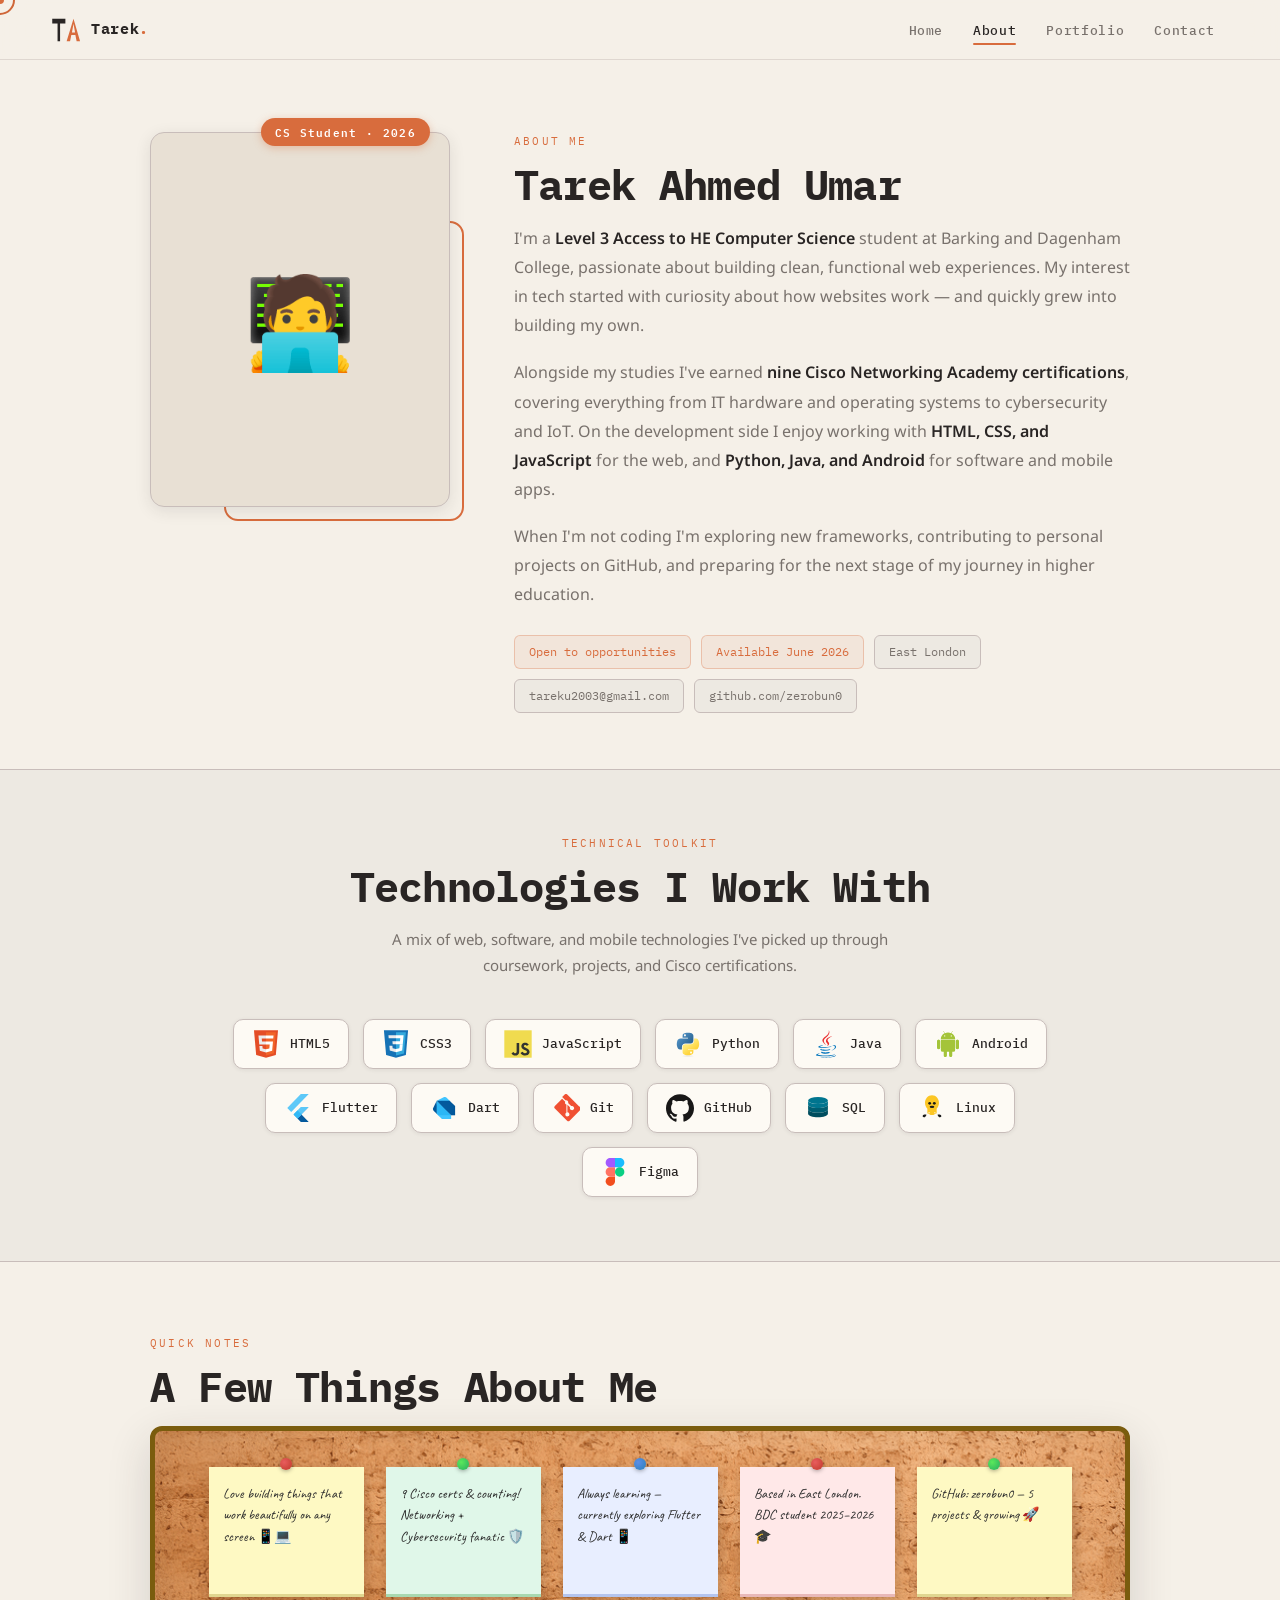
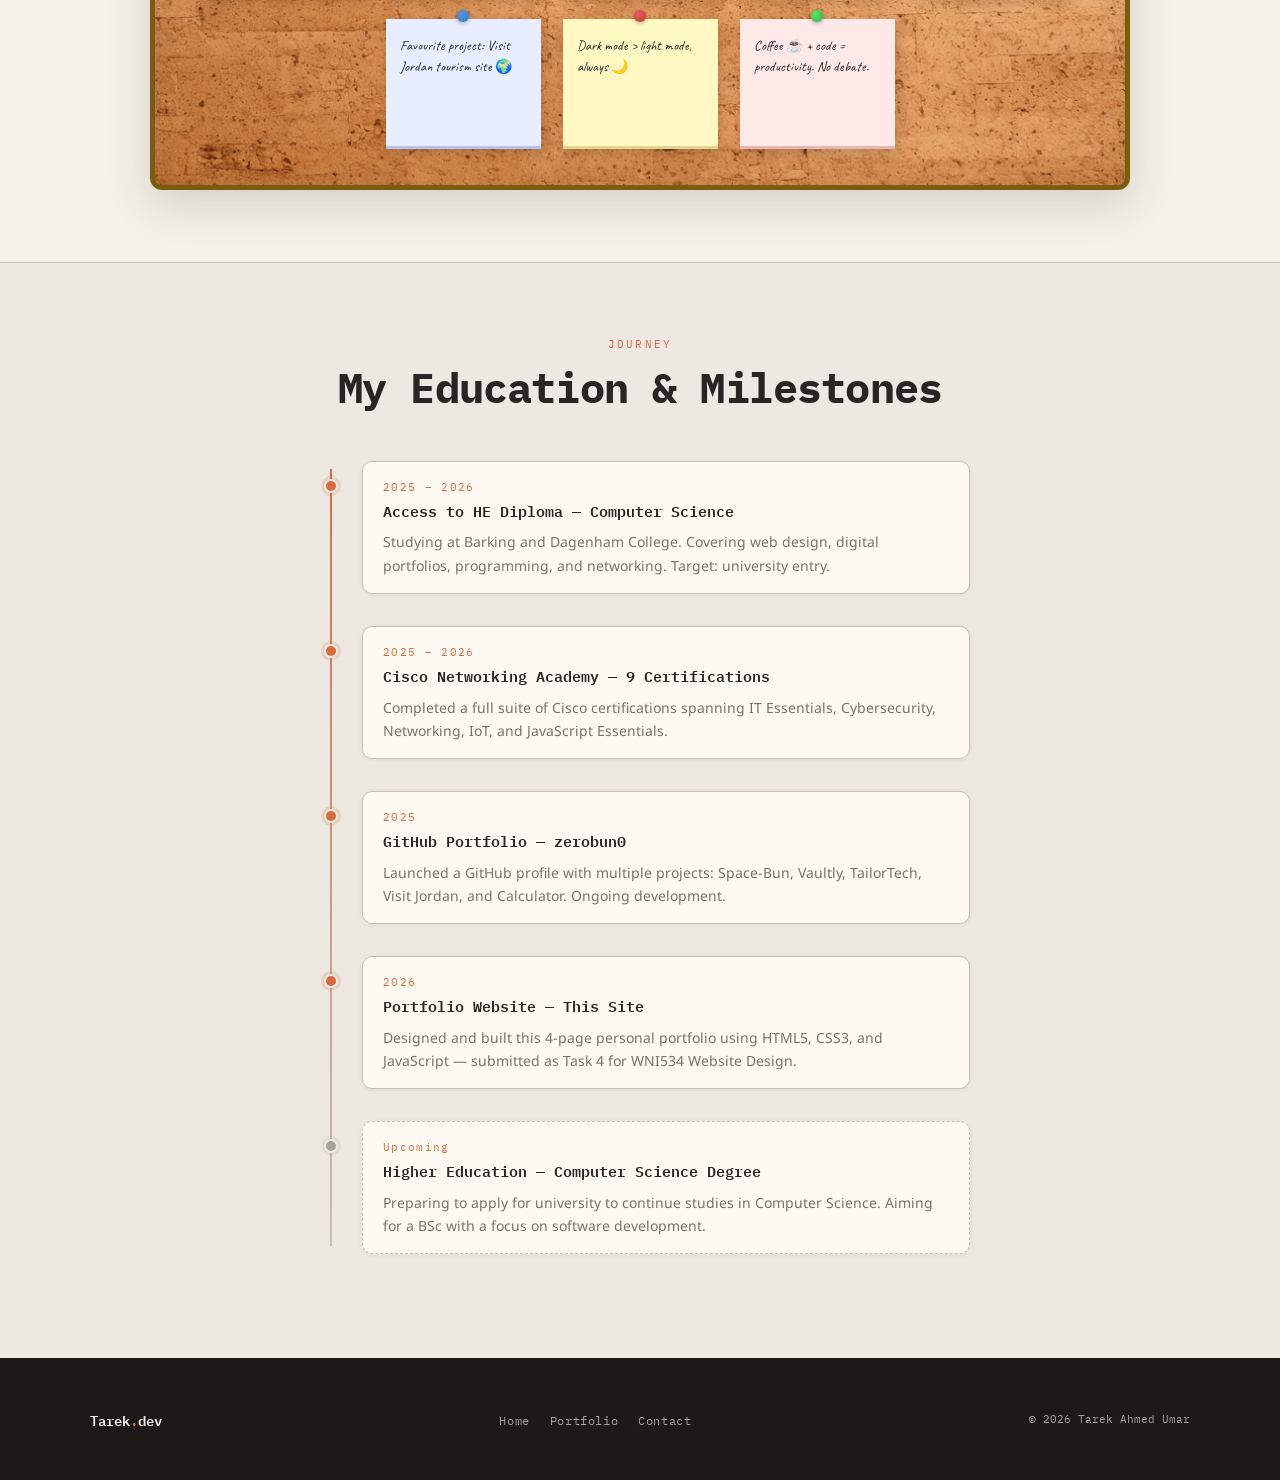
==== about.html @ 0bd659d8 "Initial portfolio deployment — Tarek Ahmed Umar 4-page personal portfolio site: Home, About, Portfol" ====
<!DOCTYPE html>
<html lang="en">
<head>
  <meta charset="UTF-8" />
  <meta name="viewport" content="width=device-width, initial-scale=1.0" />
  <title>About — Tarek Ahmed Umar</title>
  <meta name="description" content="Learn about Tarek Ahmed Umar — CS student, web developer, and Cisco-certified technician at Barking and Dagenham College." />
  <link rel="stylesheet" href="css/style.css" />
  <link rel="stylesheet" href="https://unpkg.com/aos@2.3.4/dist/aos.css" />
</head>
<body>

<div id="cursor-dot"></div>
<div id="cursor-ring"></div>
<div id="page-overlay"></div>

<!-- ══════════ NAV ══════════ -->
<nav class="nav" id="nav">
  <div class="nav-inner">
    <a href="index.html" class="nav-logo">
      <img src="assets/icons/ta-logo.svg" alt="TA logo" />
      <span>Tarek<span class="nav-logo-accent">.</span></span>
    </a>
    <ul class="nav-links">
      <li><a href="index.html">Home</a></li>
      <li><a href="about.html">About</a></li>
      <li><a href="portfolio.html">Portfolio</a></li>
      <li><a href="contact.html">Contact</a></li>
    </ul>
    <button class="nav-hamburger" aria-label="Toggle menu">
      <span></span><span></span><span></span>
    </button>
    <div class="nav-mobile">
      <a href="index.html">Home</a>
      <a href="about.html">About</a>
      <a href="portfolio.html">Portfolio</a>
      <a href="contact.html">Contact</a>
    </div>
  </div>
</nav>

<main>

  <!-- ─── ABOUT HERO ─── -->
  <section class="about-hero">

    <!-- Photo column -->
    <div class="about-photo-col" data-aos="fade-right">
      <div class="about-photo">🧑‍💻
        <!-- Replace the emoji with <img src="path/to/photo.jpg" alt="Tarek Ahmed Umar" style="width:100%;height:100%;object-fit:cover;border-radius:14px;" /> -->
      </div>
      <div class="about-photo-deco"></div>
      <span class="about-name-tag">CS Student · 2026</span>
    </div>

    <!-- Text column -->
    <div data-aos="fade-left">
      <span class="section-eyebrow">About Me</span>
      <h1 class="section-title">Tarek Ahmed Umar</h1>

      <p class="about-bio">
        I'm a <strong>Level 3 Access to HE Computer Science</strong> student at Barking and Dagenham College,
        passionate about building clean, functional web experiences. My interest in tech started with
        curiosity about how websites work — and quickly grew into building my own.
      </p>
      <p class="about-bio">
        Alongside my studies I've earned <strong>nine Cisco Networking Academy certifications</strong>,
        covering everything from IT hardware and operating systems to cybersecurity and IoT. On the
        development side I enjoy working with <strong>HTML, CSS, and JavaScript</strong> for the web,
        and <strong>Python, Java, and Android</strong> for software and mobile apps.
      </p>
      <p class="about-bio">
        When I'm not coding I'm exploring new frameworks, contributing to personal projects on GitHub,
        and preparing for the next stage of my journey in higher education.
      </p>

      <div class="about-chips">
        <span class="about-chip hi">Open to opportunities</span>
        <span class="about-chip hi">Available June 2026</span>
        <span class="about-chip">East London</span>
        <span class="about-chip">tareku2003@gmail.com</span>
        <span class="about-chip">github.com/zerobun0</span>
      </div>
    </div>

  </section>

  <!-- ─── SKILLS ─── -->
  <section class="skills-section" id="skills">
    <span class="section-eyebrow" style="display:block;text-align:center">Technical Toolkit</span>
    <h2 class="section-title" style="text-align:center">Technologies I Work With</h2>
    <p class="section-sub" style="text-align:center;margin:0 auto">
      A mix of web, software, and mobile technologies I've picked up through coursework, projects, and Cisco certifications.
    </p>

    <div class="skills-grid">
      <div class="skill-chip" data-aos="fade-up" data-aos-delay="0">
        <img src="assets/icons/html5.svg" alt="HTML5" />
        <span class="skill-chip-name">HTML5</span>
      </div>
      <div class="skill-chip" data-aos="fade-up" data-aos-delay="50">
        <img src="assets/icons/css3.svg" alt="CSS3" />
        <span class="skill-chip-name">CSS3</span>
      </div>
      <div class="skill-chip" data-aos="fade-up" data-aos-delay="100">
        <img src="assets/icons/javascript.svg" alt="JavaScript" />
        <span class="skill-chip-name">JavaScript</span>
      </div>
      <div class="skill-chip" data-aos="fade-up" data-aos-delay="150">
        <img src="assets/icons/python.svg" alt="Python" />
        <span class="skill-chip-name">Python</span>
      </div>
      <div class="skill-chip" data-aos="fade-up" data-aos-delay="200">
        <img src="assets/icons/java.svg" alt="Java" />
        <span class="skill-chip-name">Java</span>
      </div>
      <div class="skill-chip" data-aos="fade-up" data-aos-delay="250">
        <img src="assets/icons/android.svg" alt="Android" />
        <span class="skill-chip-name">Android</span>
      </div>
      <div class="skill-chip" data-aos="fade-up" data-aos-delay="300">
        <img src="assets/icons/flutter.svg" alt="Flutter" />
        <span class="skill-chip-name">Flutter</span>
      </div>
      <div class="skill-chip" data-aos="fade-up" data-aos-delay="350">
        <img src="assets/icons/dart.svg" alt="Dart" />
        <span class="skill-chip-name">Dart</span>
      </div>
      <div class="skill-chip" data-aos="fade-up" data-aos-delay="400">
        <img src="assets/icons/git.svg" alt="Git" />
        <span class="skill-chip-name">Git</span>
      </div>
      <div class="skill-chip" data-aos="fade-up" data-aos-delay="450">
        <img src="assets/icons/github.svg" alt="GitHub" />
        <span class="skill-chip-name">GitHub</span>
      </div>
      <div class="skill-chip" data-aos="fade-up" data-aos-delay="500">
        <img src="assets/icons/sql.svg" alt="SQL" />
        <span class="skill-chip-name">SQL</span>
      </div>
      <div class="skill-chip" data-aos="fade-up" data-aos-delay="550">
        <img src="assets/icons/linux.svg" alt="Linux" />
        <span class="skill-chip-name">Linux</span>
      </div>
      <div class="skill-chip" data-aos="fade-up" data-aos-delay="600">
        <img src="assets/icons/figma.svg" alt="Figma" />
        <span class="skill-chip-name">Figma</span>
      </div>
    </div>
  </section>

  <!-- ─── CORK BOARD ─── -->
  <section class="cork-section" id="notes">
    <span class="section-eyebrow">Quick Notes</span>
    <h2 class="section-title">A Few Things About Me</h2>

    <div class="cork-board-sm">
      <div class="cork-note" data-aos="zoom-in" data-aos-delay="0">
        <p class="cork-note-text">Love building things that work beautifully on any screen 📱💻</p>
      </div>
      <div class="cork-note" data-aos="zoom-in" data-aos-delay="80">
        <p class="cork-note-text">9 Cisco certs &amp; counting! Networking + Cybersecurity fanatic 🛡️</p>
      </div>
      <div class="cork-note" data-aos="zoom-in" data-aos-delay="160">
        <p class="cork-note-text">Always learning — currently exploring Flutter &amp; Dart 📱</p>
      </div>
      <div class="cork-note" data-aos="zoom-in" data-aos-delay="60">
        <p class="cork-note-text">Based in East London. BDC student 2025–2026 🎓</p>
      </div>
      <div class="cork-note" data-aos="zoom-in" data-aos-delay="120">
        <p class="cork-note-text">GitHub: zerobun0 — 5 projects &amp; growing 🚀</p>
      </div>
      <div class="cork-note" data-aos="zoom-in" data-aos-delay="200">
        <p class="cork-note-text">Favourite project: Visit Jordan tourism site 🌍</p>
      </div>
      <div class="cork-note" data-aos="zoom-in" data-aos-delay="40">
        <p class="cork-note-text">Dark mode &gt; light mode, always 🌙</p>
      </div>
      <div class="cork-note" data-aos="zoom-in" data-aos-delay="180">
        <p class="cork-note-text">Coffee ☕ + code = productivity. No debate.</p>
      </div>
    </div>
  </section>

  <!-- ─── TIMELINE ─── -->
  <section class="timeline-section" id="journey">
    <div style="max-width:1100px;margin:0 auto;text-align:center">
      <span class="section-eyebrow">Journey</span>
      <h2 class="section-title">My Education &amp; Milestones</h2>
    </div>

    <div class="timeline">

      <div class="timeline-item" data-aos="fade-up" data-aos-delay="0">
        <div class="timeline-dot-col"><div class="timeline-dot"></div></div>
        <div class="timeline-body">
          <div class="timeline-date">2025 – 2026</div>
          <div class="timeline-event">Access to HE Diploma — Computer Science</div>
          <p class="timeline-desc">Studying at Barking and Dagenham College. Covering web design, digital portfolios, programming, and networking. Target: university entry.</p>
        </div>
      </div>

      <div class="timeline-item" data-aos="fade-up" data-aos-delay="80">
        <div class="timeline-dot-col"><div class="timeline-dot"></div></div>
        <div class="timeline-body">
          <div class="timeline-date">2025 – 2026</div>
          <div class="timeline-event">Cisco Networking Academy — 9 Certifications</div>
          <p class="timeline-desc">Completed a full suite of Cisco certifications spanning IT Essentials, Cybersecurity, Networking, IoT, and JavaScript Essentials.</p>
        </div>
      </div>

      <div class="timeline-item" data-aos="fade-up" data-aos-delay="160">
        <div class="timeline-dot-col"><div class="timeline-dot"></div></div>
        <div class="timeline-body">
          <div class="timeline-date">2025</div>
          <div class="timeline-event">GitHub Portfolio — zerobun0</div>
          <p class="timeline-desc">Launched a GitHub profile with multiple projects: Space-Bun, Vaultly, TailorTech, Visit Jordan, and Calculator. Ongoing development.</p>
        </div>
      </div>

      <div class="timeline-item" data-aos="fade-up" data-aos-delay="240">
        <div class="timeline-dot-col"><div class="timeline-dot"></div></div>
        <div class="timeline-body">
          <div class="timeline-date">2026</div>
          <div class="timeline-event">Portfolio Website — This Site</div>
          <p class="timeline-desc">Designed and built this 4-page personal portfolio using HTML5, CSS3, and JavaScript — submitted as Task 4 for WNI534 Website Design.</p>
        </div>
      </div>

      <div class="timeline-item" data-aos="fade-up" data-aos-delay="320">
        <div class="timeline-dot-col"><div class="timeline-dot" style="background:var(--subtle);box-shadow:0 0 0 3px rgba(168,162,158,0.2)"></div></div>
        <div class="timeline-body" style="border-style:dashed">
          <div class="timeline-date">Upcoming</div>
          <div class="timeline-event">Higher Education — Computer Science Degree</div>
          <p class="timeline-desc">Preparing to apply for university to continue studies in Computer Science. Aiming for a BSc with a focus on software development.</p>
        </div>
      </div>

    </div>
  </section>

</main>

<footer>
  <div class="footer-inner">
    <div class="footer-brand">Tarek<span>.</span>dev</div>
    <ul class="footer-links">
      <li><a href="index.html">Home</a></li>
      <li><a href="portfolio.html">Portfolio</a></li>
      <li><a href="contact.html">Contact</a></li>
    </ul>
    <p class="footer-copy">&copy; 2026 Tarek Ahmed Umar</p>
  </div>
</footer>

<script src="https://unpkg.com/aos@2.3.4/dist/aos.js"></script>
<script>AOS.init({ duration: 580, once: true, easing: 'ease-out-cubic' });</script>
<script src="js/main.js"></script>
</body>
</html>
---- css/style.css ----
@import url('https://fonts.googleapis.com/css2?family=IBM+Plex+Mono:ital,wght@0,400;0,500;0,600;0,700;1,400&family=Noto+Sans:ital,wght@0,400;0,500;0,600;0,700;1,400&family=Caveat:wght@400;600;700&display=swap');

/* ==================== VARIABLES ==================== */
:root {
  --bg:        #F5F0E8;
  --bg-2:      #EDE9E2;
  --bg-3:      #E8E0D4;
  --bg-card:   #FDFAF4;
  --bg-dark:   #1c1917;
  --border:    #C8BDBA;
  --text:      #292524;
  --muted:     #78716c;
  --subtle:    #a8a29e;
  --accent:    #D86C3D;
  --accent-h:  #c05a2a;
  --green:     #22C55E;
  --green-d:   #16a34a;
  --f-sans:    'Noto Sans', sans-serif;
  --f-mono:    'IBM Plex Mono', monospace;
  --f-hand:    'Caveat', cursive;
  --nav-h:     60px;
  --r:         10px;
  --ease:      cubic-bezier(0.4,0,0.2,1);
  --sh-sm:     0 1px 4px rgba(41,37,36,0.08);
  --sh:        0 4px 16px rgba(41,37,36,0.10);
  --sh-lg:     0 14px 44px rgba(41,37,36,0.16);
}

/* ==================== RESET ==================== */
*, *::before, *::after { box-sizing: border-box; margin: 0; padding: 0; }
html { scroll-behavior: smooth; font-size: 16px; }
body {
  font-family: var(--f-sans);
  background: var(--bg);
  color: var(--text);
  cursor: none;
  overflow-x: hidden;
  line-height: 1.65;
  -webkit-font-smoothing: antialiased;
}
a { color: inherit; text-decoration: none; }
img, svg { max-width: 100%; display: block; }
button { cursor: none; }

/* ==================== SCROLLBAR ==================== */
::-webkit-scrollbar { width: 5px; }
::-webkit-scrollbar-track { background: var(--bg-2); }
::-webkit-scrollbar-thumb { background: var(--border); border-radius: 3px; }

/* ==================== CUSTOM CURSOR ==================== */
#cursor-dot,
#cursor-ring {
  position: fixed;
  pointer-events: none;
  z-index: 9999;
  border-radius: 50%;
  transform: translate(-50%, -50%);
}
#cursor-dot {
  width: 8px;
  height: 8px;
  background: var(--accent);
  transition: transform 0.1s;
}
#cursor-ring {
  width: 30px;
  height: 30px;
  border: 2px solid var(--accent);
  background: transparent;
  mix-blend-mode: multiply;
  transition: width 0.22s var(--ease), height 0.22s var(--ease),
              background 0.22s, opacity 0.3s;
}
body.cursor-hover #cursor-ring {
  width: 46px;
  height: 46px;
  background: rgba(216,108,61,0.08);
}
body.cursor-hover #cursor-dot {
  transform: translate(-50%, -50%) scale(0.5);
}

/* ==================== PAGE TRANSITION ==================== */
#page-overlay {
  position: fixed;
  inset: 0;
  z-index: 8888;
  background: var(--bg-dark);
  pointer-events: none;
  clip-path: circle(0% at 50% 50%);
  transition: clip-path 0.5s var(--ease);
}
#page-overlay.entering {
  clip-path: circle(150% at 50% 50%);
  pointer-events: all;
}

/* ==================== NAVIGATION ==================== */
.nav {
  position: fixed;
  top: 0; left: 0; right: 0;
  height: var(--nav-h);
  z-index: 1000;
  background: rgba(245,240,232,0.84);
  backdrop-filter: blur(14px);
  -webkit-backdrop-filter: blur(14px);
  border-bottom: 1px solid rgba(200,189,186,0.5);
  display: flex;
  align-items: center;
  padding: 0 clamp(20px, 4vw, 56px);
}
.nav-inner {
  width: 100%;
  max-width: 1200px;
  margin: 0 auto;
  display: flex;
  align-items: center;
  justify-content: space-between;
}
.nav-logo {
  display: flex;
  align-items: center;
  gap: 10px;
  font-family: var(--f-mono);
  font-weight: 700;
  font-size: 15px;
  letter-spacing: 0.04em;
  color: var(--text);
}
.nav-logo img { width: 30px; height: 30px; }
.nav-logo-accent { color: var(--accent); }

.nav-links {
  display: flex;
  align-items: center;
  gap: 2px;
  list-style: none;
}
.nav-links a {
  position: relative;
  padding: 6px 14px;
  font-family: var(--f-mono);
  font-size: 13px;
  font-weight: 500;
  letter-spacing: 0.05em;
  color: var(--muted);
  border-radius: 6px;
  transition: color 0.2s, background 0.2s;
}
.nav-links a::after {
  content: '';
  position: absolute;
  bottom: 0; left: 14px; right: 14px;
  height: 2px;
  background: var(--accent);
  border-radius: 1px;
  transform: scaleX(0);
  transition: transform 0.22s var(--ease);
}
.nav-links a:hover  { color: var(--text); }
.nav-links a.active { color: var(--text); }
.nav-links a.active::after,
.nav-links a:hover::after { transform: scaleX(1); }

.nav-hamburger {
  display: none;
  flex-direction: column;
  gap: 5px;
  padding: 5px;
}
.nav-hamburger span {
  display: block;
  width: 22px; height: 2px;
  background: var(--text);
  border-radius: 1px;
  transition: transform 0.25s var(--ease), opacity 0.25s;
}
.nav.menu-open .nav-hamburger span:nth-child(1) { transform: translateY(7px) rotate(45deg); }
.nav.menu-open .nav-hamburger span:nth-child(2) { opacity: 0; }
.nav.menu-open .nav-hamburger span:nth-child(3) { transform: translateY(-7px) rotate(-45deg); }

.nav-mobile {
  display: none;
  position: absolute;
  top: var(--nav-h); left: 0; right: 0;
  background: rgba(245,240,232,0.97);
  backdrop-filter: blur(14px);
  border-bottom: 1px solid var(--border);
  padding: 12px 20px 18px;
  flex-direction: column;
  gap: 2px;
}
.nav.menu-open .nav-mobile { display: flex; }
.nav-mobile a {
  padding: 10px 14px;
  font-family: var(--f-mono);
  font-size: 14px;
  color: var(--muted);
  border-radius: 6px;
  transition: background 0.2s, color 0.2s;
}
.nav-mobile a:hover,
.nav-mobile a.active { background: var(--bg-2); color: var(--text); }

/* ==================== PAGE WRAPPER ==================== */
main { padding-top: var(--nav-h); }

/* ==================== HERO (INDEX) ==================== */
.hero {
  position: relative;
  min-height: calc(100vh - var(--nav-h));
  display: flex;
  align-items: center;
  justify-content: center;
  overflow: hidden;
  background: var(--bg);
}
.hero::before {
  content: '';
  position: absolute;
  inset: 0;
  background-image: url("data:image/svg+xml,%3Csvg viewBox='0 0 200 200' xmlns='http://www.w3.org/2000/svg'%3E%3Cfilter id='n'%3E%3CfeTurbulence type='fractalNoise' baseFrequency='0.85' numOctaves='4' stitchTiles='stitch'/%3E%3C/filter%3E%3Crect width='100%25' height='100%25' filter='url(%23n)' opacity='0.04'/%3E%3C/svg%3E");
  pointer-events: none;
}
.hero-content {
  position: relative;
  z-index: 5;
  text-align: center;
  padding: 40px 24px;
  max-width: 600px;
}
.hero-greeting {
  font-family: var(--f-hand);
  font-size: 22px;
  color: var(--muted);
  display: block;
  margin-bottom: 8px;
}
.hero-name {
  font-family: var(--f-mono);
  font-size: clamp(2rem, 4.5vw, 3.6rem);
  font-weight: 700;
  color: var(--text);
  letter-spacing: -0.025em;
  line-height: 1.1;
  margin-bottom: 22px;
}
.hero-name .accent { color: var(--accent); }
.hero-typed-wrap {
  display: inline-flex;
  align-items: center;
  gap: 6px;
  font-family: var(--f-mono);
  font-size: 14px;
  color: var(--muted);
  background: var(--bg-2);
  border: 1px solid var(--border);
  border-radius: 8px;
  padding: 9px 18px;
  margin-bottom: 36px;
}
.typed-prefix { color: var(--accent); font-weight: 700; }
#typed-text { min-width: 2px; }
.hero-cta {
  display: inline-flex;
  align-items: center;
  gap: 8px;
  background: var(--accent);
  color: #fff;
  font-family: var(--f-mono);
  font-size: 14px;
  font-weight: 600;
  letter-spacing: 0.06em;
  padding: 13px 30px;
  border-radius: 8px;
  transition: background 0.2s, transform 0.2s, box-shadow 0.2s;
  box-shadow: 0 4px 14px rgba(216,108,61,0.3);
}
.hero-cta:hover {
  background: var(--accent-h);
  transform: translateY(-2px);
  box-shadow: 0 6px 20px rgba(216,108,61,0.4);
}

/* Scattered elements */
.scatter-item {
  position: absolute;
  z-index: 3;
}
.scatter-badge {
  left: 3%;
  top: 6%;
  width: 255px;
  transform: rotate(-4deg);
  filter: drop-shadow(var(--sh));
}
.scatter-terminal {
  right: 1%;
  top: 4%;
  width: clamp(240px, 28vw, 360px);
  transform: rotate(2.5deg);
}
.scatter-note {
  right: 3%;
  bottom: 6%;
  width: clamp(180px, 22vw, 300px);
  transform: rotate(4deg);
}
.scatter-ticket {
  left: 1%;
  bottom: 4%;
  width: clamp(220px, 26vw, 360px);
  transform: rotate(-2.5deg);
}

/* Tech stickers */
.sticker {
  position: absolute;
  z-index: 4;
  filter: drop-shadow(2px 3px 5px rgba(41,37,36,0.12));
  transition: transform 0.25s var(--ease);
}
.sticker:hover { transform: scale(1.25) rotate(6deg) !important; }
.sticker-html5   { width:58px; top:15%; right:37%; transform:rotate(-8deg); }
.sticker-css3    { width:50px; top:30%; right:33%; transform:rotate(7deg); }
.sticker-js      { width:54px; top:10%; right:29%; transform:rotate(-2deg); }
.sticker-python  { width:52px; bottom:26%; left:35%; transform:rotate(9deg); }
.sticker-java    { width:48px; bottom:17%; left:30%; transform:rotate(-7deg); }
.sticker-flutter { width:48px; top:20%; left:32%; transform:rotate(5deg); }
.sticker-git     { width:46px; top:42%; right:35%; transform:rotate(4deg); }
.sticker-github  { width:44px; bottom:40%; left:37%; transform:rotate(-5deg); }
.sticker-android { width:46px; top:60%; right:31%; transform:rotate(-3deg); }
.sticker-dart    { width:42px; top:52%; left:34%; transform:rotate(8deg); }

/* ==================== BULLETIN BOARD ==================== */
.board-section {
  background: var(--bg-2);
  padding: 80px clamp(24px, 5vw, 60px);
  border-top: 1px solid var(--border);
}
.board-eyebrow {
  font-family: var(--f-mono);
  font-size: 11px;
  letter-spacing: 0.2em;
  text-transform: uppercase;
  color: var(--subtle);
  text-align: center;
  margin-bottom: 10px;
}
.board-title {
  font-family: var(--f-mono);
  font-size: clamp(1.5rem, 3vw, 2rem);
  font-weight: 700;
  color: var(--text);
  text-align: center;
  margin-bottom: 48px;
  letter-spacing: -0.02em;
}
.bulletin-board {
  max-width: 960px;
  margin: 0 auto;
  background: url('../assets/images/cork-board.jpg') center / cover;
  border-radius: 14px;
  border: 7px solid #7a5c0e;
  box-shadow: var(--sh-lg), inset 0 0 40px rgba(0,0,0,0.12);
  padding: 44px 36px;
  display: grid;
  grid-template-columns: repeat(3, 1fr);
  gap: 28px;
}
.pin-item {
  position: relative;
  background: var(--bg-card);
  border-radius: 6px;
  padding: 18px 16px 16px;
  box-shadow: 2px 5px 14px rgba(0,0,0,0.18);
  transition: transform 0.22s var(--ease), box-shadow 0.22s;
}
.pin-item::before {
  content: '';
  position: absolute;
  top: -11px; left: 50%;
  transform: translateX(-50%);
  width: 14px; height: 14px;
  border-radius: 50%;
  box-shadow: 0 2px 6px rgba(0,0,0,0.35), inset 0 1px 0 rgba(255,255,255,0.3);
}
.pin-item:nth-child(3n+1)::before { background: radial-gradient(circle at 35% 35%, #e85d5d, #c0392b); }
.pin-item:nth-child(3n+2)::before { background: radial-gradient(circle at 35% 35%, #5b8ee8, #2980b9); }
.pin-item:nth-child(3n+3)::before { background: radial-gradient(circle at 35% 35%, #5be85b, #27ae60); }
.pin-item:nth-child(1)  { transform: rotate(-2.5deg); }
.pin-item:nth-child(2)  { transform: rotate(1.5deg); }
.pin-item:nth-child(3)  { transform: rotate(-1deg); }
.pin-item:nth-child(4)  { transform: rotate(2deg); }
.pin-item:nth-child(5)  { transform: rotate(-2deg); }
.pin-item:nth-child(6)  { transform: rotate(1deg); }
.pin-item:hover { transform: rotate(0) scale(1.04) !important; box-shadow: 4px 8px 22px rgba(0,0,0,0.24); }
.pin-item-label {
  font-family: var(--f-hand);
  font-size: 13px;
  color: var(--muted);
  margin-bottom: 4px;
}
.pin-item-title {
  font-family: var(--f-mono);
  font-size: 13px;
  font-weight: 600;
  color: var(--text);
  margin-bottom: 6px;
  line-height: 1.35;
}
.pin-tag {
  display: inline-block;
  font-family: var(--f-mono);
  font-size: 10px;
  letter-spacing: 0.1em;
  padding: 3px 8px;
  background: var(--bg-2);
  border: 1px solid var(--border);
  border-radius: 4px;
  color: var(--muted);
}

/* ==================== SHARED SECTION STYLES ==================== */
.section-eyebrow {
  font-family: var(--f-mono);
  font-size: 11px;
  letter-spacing: 0.2em;
  text-transform: uppercase;
  color: var(--accent);
  display: block;
  margin-bottom: 10px;
}
.section-title {
  font-family: var(--f-mono);
  font-size: clamp(1.8rem, 4vw, 2.6rem);
  font-weight: 700;
  color: var(--text);
  letter-spacing: -0.02em;
  line-height: 1.2;
  margin-bottom: 14px;
}
.section-sub {
  font-size: 15px;
  color: var(--muted);
  line-height: 1.75;
  max-width: 520px;
}

/* ==================== ABOUT PAGE ==================== */
.about-hero {
  padding: 72px clamp(24px, 5vw, 60px) 56px;
  max-width: 1100px;
  margin: 0 auto;
  display: grid;
  grid-template-columns: 300px 1fr;
  gap: 64px;
  align-items: start;
}
.about-photo-col { position: relative; }
.about-photo {
  width: 100%;
  max-width: 300px;
  aspect-ratio: 4/5;
  background: var(--bg-3);
  border-radius: 14px;
  border: 1px solid var(--border);
  display: flex;
  align-items: center;
  justify-content: center;
  font-size: 90px;
  overflow: hidden;
  box-shadow: var(--sh);
}
.about-photo-deco {
  position: absolute;
  bottom: -14px; right: -14px;
  width: 80%; height: 80%;
  border-radius: 14px;
  border: 2px solid var(--accent);
  z-index: -1;
}
.about-name-tag {
  position: absolute;
  top: -14px; right: 20px;
  background: var(--accent);
  color: #fff;
  font-family: var(--f-mono);
  font-size: 11px;
  font-weight: 600;
  letter-spacing: 0.12em;
  padding: 5px 14px;
  border-radius: 20px;
  box-shadow: 0 2px 8px rgba(216,108,61,0.35);
}
.about-text-col {}
.about-bio {
  font-size: 16px;
  color: var(--muted);
  line-height: 1.82;
  margin-bottom: 18px;
}
.about-bio strong { color: var(--text); font-weight: 600; }
.about-chips {
  display: flex;
  flex-wrap: wrap;
  gap: 10px;
  margin-top: 26px;
}
.about-chip {
  font-family: var(--f-mono);
  font-size: 12px;
  padding: 6px 14px;
  background: var(--bg-2);
  border: 1px solid var(--border);
  border-radius: 6px;
  color: var(--muted);
}
.about-chip.hi {
  background: rgba(216,108,61,0.08);
  border-color: rgba(216,108,61,0.3);
  color: var(--accent);
}

/* Skills */
.skills-section {
  padding: 64px clamp(24px, 5vw, 60px);
  background: var(--bg-2);
  border-top: 1px solid var(--border);
  border-bottom: 1px solid var(--border);
  text-align: center;
}
.skills-section .section-sub { margin: 0 auto; }
.skills-grid {
  max-width: 860px;
  margin: 40px auto 0;
  display: flex;
  flex-wrap: wrap;
  gap: 14px;
  justify-content: center;
}
.skill-chip {
  display: flex;
  align-items: center;
  gap: 10px;
  padding: 10px 18px;
  background: var(--bg-card);
  border: 1px solid var(--border);
  border-radius: var(--r);
  box-shadow: var(--sh-sm);
  transition: transform 0.2s, box-shadow 0.2s, border-color 0.2s;
}
.skill-chip:hover {
  transform: translateY(-4px);
  box-shadow: var(--sh);
  border-color: var(--accent);
}
.skill-chip img { width: 28px; height: 28px; object-fit: contain; }
.skill-chip-name {
  font-family: var(--f-mono);
  font-size: 13px;
  font-weight: 500;
  color: var(--text);
}

/* Cork board notes (about) */
.cork-section {
  padding: 72px clamp(24px, 5vw, 60px);
  max-width: 1100px;
  margin: 0 auto;
}
.cork-board-sm {
  background: url('../assets/images/cork-texture.png') center / cover;
  border-radius: 12px;
  border: 5px solid #7a5c0e;
  box-shadow: var(--sh-lg), inset 0 0 30px rgba(0,0,0,0.08);
  padding: 36px 30px;
  display: flex;
  flex-wrap: wrap;
  gap: 22px;
  justify-content: center;
}
.cork-note {
  background: #FEF9C3;
  border-bottom: 3px solid #e0d690;
  padding: 16px 14px 14px;
  width: 155px;
  min-height: 130px;
  box-shadow: 2px 4px 12px rgba(0,0,0,0.16);
  position: relative;
  transform: rotate(-2.5deg);
  transition: transform 0.2s, box-shadow 0.2s;
}
.cork-note:nth-child(2n)   { transform: rotate(2deg);  background: #E0F7E9; border-bottom-color: #a8d8b0; }
.cork-note:nth-child(3n)   { transform: rotate(-3deg); background: #E8EEFF; border-bottom-color: #b4c4ee; }
.cork-note:nth-child(4n)   { transform: rotate(3.5deg); background: #FFE8E8; border-bottom-color: #e8b8b8; }
.cork-note:hover { transform: rotate(0) scale(1.05) !important; box-shadow: 4px 8px 20px rgba(0,0,0,0.2); z-index: 2; }
.cork-note::before {
  content: '';
  position: absolute;
  top: -9px; left: 50%;
  transform: translateX(-50%);
  width: 12px; height: 12px;
  border-radius: 50%;
  box-shadow: 0 1px 4px rgba(0,0,0,0.35);
}
.cork-note:nth-child(3n+1)::before { background: radial-gradient(circle at 35% 35%, #e85d5d, #c0392b); }
.cork-note:nth-child(3n+2)::before { background: radial-gradient(circle at 35% 35%, #5be85b, #27ae60); }
.cork-note:nth-child(3n+3)::before { background: radial-gradient(circle at 35% 35%, #5b8ee8, #2980b9); }
.cork-note-text {
  font-family: var(--f-hand);
  font-size: 14px;
  line-height: 1.55;
  color: #2c2c2c;
}

/* Timeline */
.timeline-section {
  padding: 72px clamp(24px, 5vw, 60px);
  background: var(--bg-2);
  border-top: 1px solid var(--border);
}
.timeline {
  max-width: 660px;
  margin: 48px auto 0;
  position: relative;
}
.timeline::before {
  content: '';
  position: absolute;
  left: 20px;
  top: 8px; bottom: 8px;
  width: 2px;
  background: linear-gradient(180deg, var(--accent) 0%, var(--border) 100%);
}
.timeline-item {
  display: flex;
  gap: 0;
  margin-bottom: 32px;
}
.timeline-dot-col {
  width: 42px;
  flex-shrink: 0;
  display: flex;
  justify-content: center;
  padding-top: 18px;
}
.timeline-dot {
  width: 14px; height: 14px;
  border-radius: 50%;
  background: var(--accent);
  border: 2px solid var(--bg-2);
  box-shadow: 0 0 0 3px rgba(216,108,61,0.2);
  flex-shrink: 0;
  position: relative;
  z-index: 1;
}
.timeline-body {
  flex: 1;
  margin-left: 10px;
  padding: 16px 20px;
  background: var(--bg-card);
  border-radius: var(--r);
  border: 1px solid var(--border);
  box-shadow: var(--sh-sm);
}
.timeline-date {
  font-family: var(--f-mono);
  font-size: 11px;
  letter-spacing: 0.12em;
  color: var(--accent);
  margin-bottom: 4px;
}
.timeline-event {
  font-family: var(--f-mono);
  font-size: 15px;
  font-weight: 600;
  color: var(--text);
  margin-bottom: 6px;
}
.timeline-desc {
  font-size: 14px;
  color: var(--muted);
  line-height: 1.65;
}

/* ==================== PORTFOLIO PAGE ==================== */
.portfolio-header {
  padding: 72px clamp(24px, 5vw, 60px) 0;
  max-width: 1200px;
  margin: 0 auto;
}
.filter-tabs {
  display: flex;
  gap: 4px;
  flex-wrap: wrap;
  margin-top: 40px;
  border-bottom: 1px solid var(--border);
  padding-bottom: 0;
}
.filter-tab {
  display: inline-flex;
  align-items: center;
  gap: 8px;
  padding: 10px 20px;
  font-family: var(--f-mono);
  font-size: 13px;
  font-weight: 500;
  color: var(--muted);
  border: 1px solid transparent;
  border-bottom: 2px solid transparent;
  border-radius: 6px 6px 0 0;
  background: transparent;
  -webkit-appearance: none;
  appearance: none;
  margin-bottom: -1px;
  transition: color 0.2s, background 0.2s;
}
.filter-tab:hover { color: var(--text); background: var(--bg-2); }
.filter-tab.active {
  color: var(--accent);
  background: var(--bg);
  border-color: var(--border);
  border-bottom-color: var(--bg);
}
.tab-count {
  font-size: 10px;
  padding: 2px 7px;
  border-radius: 10px;
  background: var(--bg-2);
  color: var(--subtle);
}
.filter-tab.active .tab-count {
  background: rgba(216,108,61,0.1);
  color: var(--accent);
}

/* Portfolio section containers */
.portfolio-section {
  padding: 44px clamp(24px, 5vw, 60px) 72px;
  max-width: 1200px;
  margin: 0 auto;
}
.portfolio-section.hidden { display: none; }
.section-subtitle {
  font-family: var(--f-mono);
  font-size: 12px;
  letter-spacing: 0.16em;
  text-transform: uppercase;
  color: var(--subtle);
  margin-bottom: 28px;
}

/* ==================== MAC FOLDER CARDS ==================== */
.folders-grid {
  display: grid;
  grid-template-columns: repeat(auto-fill, minmax(128px, 1fr));
  gap: 18px;
  max-width: 820px;
}
.folder-card {
  --fc: #4A90D9;
  width: 128px;
  cursor: none;
  transition: transform 0.22s var(--ease), filter 0.22s;
}
.folder-card:hover {
  transform: translateY(-8px) scale(1.06);
  filter: drop-shadow(0 10px 22px rgba(41,37,36,0.2));
}
.folder-tab {
  width: 46%; height: 13px;
  background: var(--fc);
  border-radius: 5px 5px 0 0;
  margin-left: 6px;
  filter: brightness(1.18) saturate(0.85);
}
.folder-body {
  background: var(--fc);
  border-radius: 0 8px 8px 8px;
  padding: 14px 10px 13px;
  display: flex;
  flex-direction: column;
  align-items: center;
  gap: 9px;
  min-height: 116px;
}
.folder-icon-wrap {
  width: 76px; height: 76px;
  background: rgba(255,255,255,0.15);
  border-radius: 10px;
  display: flex;
  align-items: center;
  justify-content: center;
  font-size: 28px;
  overflow: visible;
  padding: 2px;
}
.cert-badge-thumb {
  width: 70px;
  height: 70px;
  object-fit: contain;
  filter: drop-shadow(0 2px 6px rgba(0,0,0,0.3));
  transition: transform 0.2s;
}
.folder-card:hover .cert-badge-thumb {
  transform: scale(1.08);
}
.folder-name {
  font-family: var(--f-mono);
  font-size: 10px;
  font-weight: 600;
  color: #fff;
  text-align: center;
  line-height: 1.35;
  word-break: break-word;
  text-shadow: 0 1px 3px rgba(0,0,0,0.28);
}
.folder-card[data-dk] .folder-name {
  color: rgba(41,37,36,0.82);
  text-shadow: none;
}

/* ==================== DETAIL PANEL ==================== */
.detail-overlay {
  position: fixed;
  inset: 0;
  z-index: 199;
  background: rgba(28,25,23,0.38);
  backdrop-filter: blur(3px);
  opacity: 0;
  pointer-events: none;
  transition: opacity 0.3s var(--ease);
}
.detail-overlay.open { opacity: 1; pointer-events: all; }

.detail-panel {
  position: fixed;
  right: 0; top: 0; bottom: 0;
  width: 420px;
  max-width: 95vw;
  background: var(--bg);
  border-left: 1px solid var(--border);
  box-shadow: var(--sh-lg);
  z-index: 200;
  transform: translateX(100%);
  transition: transform 0.36s cubic-bezier(0.4,0,0.2,1);
  overflow-y: auto;
  display: flex;
  flex-direction: column;
}
.detail-panel.open { transform: translateX(0); }

.detail-panel-header {
  position: sticky;
  top: 0;
  background: rgba(245,240,232,0.95);
  backdrop-filter: blur(8px);
  border-bottom: 1px solid var(--border);
  padding: 14px 20px;
  display: flex;
  align-items: center;
  justify-content: space-between;
  z-index: 1;
}
.detail-panel-title {
  font-family: var(--f-mono);
  font-size: 13px;
  font-weight: 600;
  color: var(--muted);
}
.detail-close-btn {
  width: 32px; height: 32px;
  border-radius: 8px;
  background: var(--bg-2);
  border: 1px solid var(--border);
  display: flex;
  align-items: center;
  justify-content: center;
  font-size: 16px;
  color: var(--muted);
  transition: background 0.2s, color 0.2s;
  -webkit-appearance: none;
  appearance: none;
}
.detail-close-btn:hover { background: var(--bg-3); color: var(--text); }

.detail-panel-body { padding: 26px 24px; flex: 1; }
.detail-folder-mini { width: 80px; margin-bottom: 22px; }
.detail-folder-mini .folder-tab { height: 12px; }
.detail-folder-mini .folder-body { padding: 12px 8px 10px; min-height: 66px; }
.detail-folder-mini .folder-icon-wrap { width: 32px; height: 32px; font-size: 15px; }

.detail-cert-name {
  font-family: var(--f-mono);
  font-size: 19px;
  font-weight: 700;
  color: var(--text);
  margin-bottom: 6px;
  line-height: 1.25;
}
.detail-issuer {
  font-size: 13px;
  color: var(--muted);
  margin-bottom: 22px;
}
.detail-table {
  width: 100%;
  border-collapse: collapse;
  font-size: 13px;
  margin-bottom: 22px;
  border-radius: var(--r);
  overflow: hidden;
  border: 1px solid var(--border);
}
.detail-table th,
.detail-table td {
  text-align: left;
  padding: 10px 14px;
  border-bottom: 1px solid var(--border);
}
.detail-table th {
  font-family: var(--f-mono);
  font-size: 10px;
  letter-spacing: 0.12em;
  text-transform: uppercase;
  color: var(--subtle);
  background: var(--bg-2);
  font-weight: 500;
  width: 38%;
}
.detail-table td {
  color: var(--text);
  font-family: var(--f-mono);
}
.detail-table tr:last-child th,
.detail-table tr:last-child td { border-bottom: none; }

.detail-desc {
  font-size: 14px;
  color: var(--muted);
  line-height: 1.72;
  margin-bottom: 20px;
}
.detail-skills-label {
  font-family: var(--f-mono);
  font-size: 11px;
  letter-spacing: 0.14em;
  text-transform: uppercase;
  color: var(--subtle);
  margin-bottom: 10px;
}
.detail-skills {
  display: flex;
  flex-wrap: wrap;
  gap: 8px;
}
.detail-skill-tag {
  font-family: var(--f-mono);
  font-size: 11px;
  padding: 4px 10px;
  background: var(--bg-2);
  border: 1px solid var(--border);
  border-radius: 5px;
  color: var(--muted);
}

/* ==================== PROJECT CARDS ==================== */
.projects-grid {
  display: grid;
  grid-template-columns: repeat(auto-fill, minmax(300px, 1fr));
  gap: 20px;
  max-width: 1000px;
}
.project-card {
  background: var(--bg-card);
  border: 1px solid var(--border);
  border-radius: var(--r);
  padding: 24px;
  box-shadow: var(--sh-sm);
  display: flex;
  flex-direction: column;
  gap: 12px;
  transition: transform 0.22s var(--ease), box-shadow 0.22s, border-color 0.22s;
}
.project-card:hover {
  transform: translateY(-4px);
  box-shadow: var(--sh);
  border-color: var(--accent);
}
.project-card-top {
  display: flex;
  align-items: flex-start;
  justify-content: space-between;
}
.project-icon { font-size: 22px; }
.project-link-btn {
  font-family: var(--f-mono);
  font-size: 11px;
  color: var(--muted);
  border: 1px solid var(--border);
  border-radius: 6px;
  padding: 4px 10px;
  transition: color 0.2s, border-color 0.2s;
}
.project-link-btn:hover { color: var(--accent); border-color: var(--accent); }
.project-name {
  font-family: var(--f-mono);
  font-size: 16px;
  font-weight: 700;
  color: var(--text);
  letter-spacing: -0.01em;
}
.project-desc {
  font-size: 14px;
  color: var(--muted);
  line-height: 1.68;
  flex: 1;
}
.project-tech-list { display: flex; flex-wrap: wrap; gap: 6px; }
.project-tech {
  font-family: var(--f-mono);
  font-size: 10px;
  letter-spacing: 0.1em;
  padding: 3px 8px;
  background: var(--bg-2);
  border-radius: 4px;
  color: var(--muted);
}

/* ==================== CONTACT PAGE ==================== */
.contact-wrap {
  padding: 72px clamp(24px, 5vw, 60px) 100px;
  max-width: 1100px;
  margin: 0 auto;
  display: grid;
  grid-template-columns: 1.4fr 1fr;
  gap: 56px;
  align-items: start;
}
.contact-header { margin-bottom: 36px; }

/* Form */
.form-group { margin-bottom: 20px; }
.form-label {
  display: block;
  font-family: var(--f-mono);
  font-size: 11px;
  letter-spacing: 0.15em;
  text-transform: uppercase;
  color: var(--subtle);
  margin-bottom: 8px;
}
.form-input,
.form-textarea {
  width: 100%;
  padding: 12px 16px;
  background: var(--bg-card);
  border: 1px solid var(--border);
  border-radius: var(--r);
  font-family: var(--f-sans);
  font-size: 15px;
  color: var(--text);
  outline: none;
  -webkit-appearance: none;
  appearance: none;
  transition: border-color 0.2s, box-shadow 0.2s;
}
.form-input:focus,
.form-textarea:focus {
  border-color: var(--accent);
  box-shadow: 0 0 0 3px rgba(216,108,61,0.12);
}
.form-input.error,
.form-textarea.error { border-color: #e55; box-shadow: 0 0 0 3px rgba(230,85,85,0.1); }
.form-textarea { resize: vertical; min-height: 140px; line-height: 1.6; }
.form-err {
  font-family: var(--f-mono);
  font-size: 11px;
  color: #d63031;
  margin-top: 5px;
  display: none;
}
.form-group.has-error .form-err { display: block; }
.form-submit {
  width: 100%;
  padding: 14px;
  background: var(--accent);
  color: #fff;
  border: none;
  border-radius: var(--r);
  font-family: var(--f-mono);
  font-size: 14px;
  font-weight: 600;
  letter-spacing: 0.06em;
  transition: background 0.2s, transform 0.2s, box-shadow 0.2s;
  box-shadow: 0 4px 14px rgba(216,108,61,0.3);
}
.form-submit:hover { background: var(--accent-h); transform: translateY(-2px); box-shadow: 0 6px 20px rgba(216,108,61,0.38); }
.form-submit:active { transform: translateY(0); }

/* Contact info panel */
.contact-info { display: flex; flex-direction: column; gap: 24px; }
.contact-avail {
  display: flex;
  align-items: center;
  gap: 12px;
  padding: 14px 18px;
  background: rgba(34,197,94,0.06);
  border: 1px solid rgba(34,197,94,0.25);
  border-radius: var(--r);
}
.avail-dot {
  width: 10px; height: 10px;
  border-radius: 50%;
  background: var(--green);
  flex-shrink: 0;
  animation: pulse-green 2.2s ease infinite;
}
@keyframes pulse-green {
  0%,100% { box-shadow: 0 0 0 3px rgba(34,197,94,0.2); }
  50%      { box-shadow: 0 0 0 7px rgba(34,197,94,0.08); }
}
.avail-text { font-family: var(--f-mono); font-size: 13px; color: var(--green-d); font-weight: 500; }

/* QR */
.qr-card {
  background: var(--bg-card);
  border: 1px solid var(--border);
  border-radius: var(--r);
  padding: 20px;
  text-align: center;
  box-shadow: var(--sh-sm);
}
.qr-card img {
  width: 130px; height: 130px;
  margin: 0 auto 12px;
  border-radius: 8px;
  border: 1px solid var(--border);
  mix-blend-mode: multiply;
  background: transparent;
}
.qr-label {
  font-family: var(--f-mono);
  font-size: 11px;
  letter-spacing: 0.1em;
  color: var(--muted);
}

/* Social table */
.social-table-wrap {
  background: var(--bg-card);
  border: 1px solid var(--border);
  border-radius: var(--r);
  overflow: hidden;
  box-shadow: var(--sh-sm);
}
.social-table { width: 100%; border-collapse: collapse; }
.social-table thead tr { background: var(--bg-2); }
.social-table th {
  font-family: var(--f-mono);
  font-size: 10px;
  letter-spacing: 0.14em;
  text-transform: uppercase;
  color: var(--subtle);
  padding: 10px 16px;
  text-align: left;
  font-weight: 500;
  border-bottom: 1px solid var(--border);
}
.social-table td { padding: 12px 16px; border-bottom: 1px solid var(--border); }
.social-table tr:last-child td { border-bottom: none; }
.social-platform {
  display: flex;
  align-items: center;
  gap: 10px;
  font-family: var(--f-mono);
  font-size: 13px;
  font-weight: 500;
  color: var(--text);
}
.s-icon {
  width: 28px; height: 28px;
  border-radius: 6px;
  background: var(--bg-2);
  border: 1px solid var(--border);
  display: flex;
  align-items: center;
  justify-content: center;
  font-size: 14px;
  flex-shrink: 0;
}
.social-table a {
  color: var(--accent);
  font-family: var(--f-mono);
  font-size: 12px;
  transition: opacity 0.2s;
}
.social-table a:hover { opacity: 0.72; text-decoration: underline; }

/* ==================== TOAST ==================== */
#toast {
  position: fixed;
  bottom: 28px; right: 28px;
  z-index: 9000;
  background: var(--bg-dark);
  color: #F5F0E8;
  font-family: var(--f-mono);
  font-size: 13px;
  padding: 14px 22px;
  border-radius: var(--r);
  box-shadow: var(--sh-lg);
  display: flex;
  align-items: center;
  gap: 10px;
  transform: translateY(24px);
  opacity: 0;
  pointer-events: none;
  transition: transform 0.36s var(--ease), opacity 0.36s;
}
#toast.show { transform: translateY(0); opacity: 1; }
.toast-icon { color: var(--green); font-size: 16px; }

/* ==================== FOOTER ==================== */
footer {
  background: var(--bg-dark);
  padding: 48px clamp(24px, 5vw, 60px);
  color: var(--subtle);
}
.footer-inner {
  max-width: 1100px;
  margin: 0 auto;
  display: flex;
  align-items: center;
  justify-content: space-between;
  flex-wrap: wrap;
  gap: 20px;
}
.footer-brand { font-family: var(--f-mono); font-size: 14px; font-weight: 600; color: #F5F0E8; }
.footer-brand span { color: var(--accent); }
.footer-links { display: flex; gap: 20px; list-style: none; }
.footer-links a {
  font-family: var(--f-mono);
  font-size: 12px;
  color: var(--subtle);
  letter-spacing: 0.05em;
  transition: color 0.2s;
}
.footer-links a:hover { color: #F5F0E8; }
.footer-copy { font-family: var(--f-mono); font-size: 11px; }

/* ==================== AOS FALLBACK ==================== */
[data-aos] {
  opacity: 0;
  transform: translateY(22px);
  transition: opacity 0.55s var(--ease), transform 0.55s var(--ease);
}
[data-aos].aos-animate { opacity: 1; transform: translateY(0); }
[data-aos="fade-right"] { transform: translateX(-28px); }
[data-aos="fade-right"].aos-animate { transform: translateX(0); }
[data-aos="fade-left"]  { transform: translateX(28px); }
[data-aos="fade-left"].aos-animate  { transform: translateX(0); }

/* ==================== RESPONSIVE (consolidated below) ==================== */

/* ==================== HERO STATS ROW ==================== */
.hero-stats {
  display: grid;
  grid-template-columns: repeat(4, 1fr);
  gap: 12px;
  max-width: 540px;
  margin: 40px auto 0;
  padding: 0 4px;
}
.stat-box {
  background: var(--bg-card);
  border: 1px solid var(--border);
  border-radius: var(--r);
  padding: 14px 10px;
  text-align: center;
  box-shadow: var(--sh-sm);
  transition: transform 0.2s var(--ease), box-shadow 0.2s;
}
.stat-box:hover {
  transform: translateY(-3px);
  box-shadow: var(--sh);
}
.stat-num {
  font-family: var(--f-mono);
  font-size: clamp(1.4rem, 3vw, 2rem);
  font-weight: 700;
  color: var(--accent);
  line-height: 1;
  display: block;
}
.stat-label {
  font-family: var(--f-mono);
  font-size: 10px;
  letter-spacing: 0.1em;
  text-transform: uppercase;
  color: var(--muted);
  margin-top: 5px;
  display: block;
}

/* ==================== ID BADGE FLOAT ANIMATION ==================== */
@keyframes badge-float {
  0%, 100% { transform: rotate(-4deg) translateY(0px); }
  50%       { transform: rotate(-4deg) translateY(-10px); }
}
@keyframes badge-glow {
  0%, 100% { filter: drop-shadow(0 8px 24px rgba(200,169,110,0.25)); }
  50%       { filter: drop-shadow(0 8px 36px rgba(200,169,110,0.5)); }
}
.scatter-badge {
  animation: badge-float 4s ease-in-out infinite, badge-glow 4s ease-in-out infinite;
}
.scatter-badge:hover { animation-play-state: paused; }

/* Improve terminal hover */
.scatter-terminal:hover { transform: rotate(2.5deg) translateY(-5px); transition: transform 0.3s; }
.scatter-note:hover      { transform: rotate(4deg) translateY(-5px); transition: transform 0.3s; }
.scatter-ticket:hover    { transform: rotate(-2.5deg) translateY(-5px); transition: transform 0.3s; }

/* ==================== PROJECT CARD IMAGE & CAROUSEL ==================== */
.project-img-wrap {
  width: 100%;
  height: 175px;
  border-radius: 8px;
  overflow: hidden;
  background: var(--bg-3);
  border: 1px solid var(--border);
  margin-bottom: 4px;
  flex-shrink: 0;
  position: relative;
}
.carousel-track {
  display: flex;
  width: 100%;
  height: 100%;
  transition: transform 0.45s cubic-bezier(0.4,0,0.2,1);
}
.carousel-slide {
  min-width: 100%;
  height: 100%;
  flex-shrink: 0;
}
.carousel-slide img {
  width: 100%;
  height: 100%;
  object-fit: cover;
  object-position: top;
  display: block;
  pointer-events: none;
}
/* Carousel arrows */
.carousel-btn {
  position: absolute;
  top: 50%;
  transform: translateY(-50%);
  width: 28px; height: 28px;
  border-radius: 50%;
  background: rgba(28,25,23,0.6);
  border: 1px solid rgba(255,255,255,0.15);
  color: #fff;
  font-size: 13px;
  display: flex;
  align-items: center;
  justify-content: center;
  z-index: 3;
  opacity: 0;
  cursor: none;
  transition: opacity 0.2s, background 0.2s;
}
.carousel-btn.prev { left: 6px; }
.carousel-btn.next { right: 6px; }
.project-card:hover .carousel-btn { opacity: 1; }
.carousel-btn:hover { background: rgba(216,108,61,0.85); }
/* Dots */
.carousel-dots {
  position: absolute;
  bottom: 6px;
  left: 0; right: 0;
  display: flex;
  justify-content: center;
  gap: 5px;
  z-index: 3;
}
.carousel-dot {
  width: 5px; height: 5px;
  border-radius: 50%;
  background: rgba(255,255,255,0.45);
  transition: background 0.2s, transform 0.2s;
  cursor: none;
}
.carousel-dot.active {
  background: #fff;
  transform: scale(1.3);
}
/* Enhanced project card hover */
.project-card {
  background: var(--bg-card);
  border: 1px solid var(--border);
  border-radius: var(--r);
  padding: 0 0 20px;
  box-shadow: var(--sh-sm);
  display: flex;
  flex-direction: column;
  gap: 0;
  transition: transform 0.28s var(--ease), box-shadow 0.28s, border-color 0.28s;
  overflow: hidden;
}
.project-card:hover {
  transform: translateY(-6px) scale(1.01);
  box-shadow: 0 16px 40px rgba(41,37,36,0.16);
  border-color: var(--accent);
}
.project-card-top {
  display: flex;
  align-items: flex-start;
  justify-content: space-between;
  padding: 16px 20px 0;
  margin-top: 10px;
}
.project-name {
  font-family: var(--f-mono);
  font-size: 16px;
  font-weight: 700;
  color: var(--text);
  letter-spacing: -0.01em;
  padding: 0 20px;
}
.project-desc {
  font-size: 14px;
  color: var(--muted);
  line-height: 1.68;
  flex: 1;
  padding: 8px 20px 0;
}
.project-tech-list {
  display: flex;
  flex-wrap: wrap;
  gap: 6px;
  padding: 10px 20px 0;
}
.project-img-wrap { margin-bottom: 0; border-radius: 0; border: none; border-bottom: 1px solid var(--border); }

/* Open Game button */
.project-open-btn {
  display: inline-flex;
  align-items: center;
  gap: 6px;
  font-family: var(--f-mono);
  font-size: 11px;
  font-weight: 600;
  color: var(--accent);
  border: 1px solid var(--accent);
  border-radius: 6px;
  padding: 5px 12px;
  margin: 10px 20px 0;
  transition: background 0.2s, color 0.2s;
  align-self: flex-start;
  letter-spacing: 0.04em;
}
.project-open-btn:hover {
  background: var(--accent);
  color: #fff;
}

/* ==================== CISCO BADGE IN DETAIL PANEL ==================== */
.detail-badge-img {
  width: 100%;
  max-width: 180px;
  margin: 16px auto 20px;
  display: block;
  filter: drop-shadow(0 4px 12px rgba(41,37,36,0.15));
  border-radius: 6px;
}

/* ==================== LO-FI MUSIC PLAYER ==================== */
.music-widget {
  position: fixed;
  bottom: 28px;
  left: 28px;
  z-index: 8000;
  display: flex;
  flex-direction: column;
  align-items: flex-start;
  gap: 10px;
}
.music-btn {
  width: 52px;
  height: 52px;
  border-radius: 50%;
  background: var(--bg-dark);
  border: 2px solid rgba(200,169,110,0.4);
  color: #c8a96e;
  font-size: 20px;
  display: flex;
  align-items: center;
  justify-content: center;
  box-shadow: 0 4px 20px rgba(0,0,0,0.3);
  transition: transform 0.2s var(--ease), box-shadow 0.2s, border-color 0.2s;
  cursor: none;
}
.music-btn:hover {
  transform: scale(1.1);
  box-shadow: 0 6px 28px rgba(0,0,0,0.4);
  border-color: rgba(200,169,110,0.8);
}
.music-btn.playing {
  animation: spin-slow 8s linear infinite;
  border-color: #c8a96e;
}
@keyframes spin-slow {
  from { transform: rotate(0deg); }
  to   { transform: rotate(360deg); }
}
.music-panel {
  background: var(--bg-dark);
  border: 1px solid rgba(200,169,110,0.3);
  border-radius: 12px;
  padding: 14px 16px;
  width: 220px;
  box-shadow: 0 8px 32px rgba(0,0,0,0.35);
  display: none;
}
.music-panel.open { display: block; }
.music-panel-label {
  font-family: var(--f-mono);
  font-size: 10px;
  letter-spacing: 0.18em;
  text-transform: uppercase;
  color: #c8a96e;
  margin-bottom: 8px;
}
.music-panel-title {
  font-family: var(--f-mono);
  font-size: 12px;
  color: #F5F0E8;
  margin-bottom: 12px;
  opacity: 0.85;
}
.music-bars {
  display: flex;
  align-items: flex-end;
  gap: 3px;
  height: 20px;
  margin-bottom: 12px;
}
.music-bars span {
  flex: 1;
  background: #c8a96e;
  border-radius: 2px;
  opacity: 0.7;
  animation: none;
}
.music-widget.active .music-bars span:nth-child(1) { animation: bar 0.9s ease-in-out infinite; }
.music-widget.active .music-bars span:nth-child(2) { animation: bar 1.1s ease-in-out 0.15s infinite; }
.music-widget.active .music-bars span:nth-child(3) { animation: bar 0.8s ease-in-out 0.3s infinite; }
.music-widget.active .music-bars span:nth-child(4) { animation: bar 1.3s ease-in-out 0.1s infinite; }
.music-widget.active .music-bars span:nth-child(5) { animation: bar 1.0s ease-in-out 0.45s infinite; }
@keyframes bar {
  0%, 100% { height: 4px; }
  50%       { height: 18px; }
}
.music-controls {
  display: flex;
  gap: 8px;
}
.music-ctrl-btn {
  flex: 1;
  padding: 7px;
  font-family: var(--f-mono);
  font-size: 11px;
  border-radius: 6px;
  border: 1px solid rgba(200,169,110,0.3);
  background: rgba(200,169,110,0.08);
  color: #c8a96e;
  transition: background 0.2s, border-color 0.2s;
  cursor: none;
}
.music-ctrl-btn:hover {
  background: rgba(200,169,110,0.18);
  border-color: rgba(200,169,110,0.6);
}
.music-ctrl-main {
  background: rgba(200,169,110,0.18) !important;
  border-color: rgba(200,169,110,0.7) !important;
  font-size: 14px !important;
  color: #f0d896 !important;
}

/* ==================== RESPONSIVE IMPROVEMENTS ==================== */
@media (max-width: 1280px) {
  .scatter-badge  { left: 1%; width: 220px; }
  .scatter-ticket { left: 0; width: clamp(200px, 22vw, 300px); }
  .scatter-terminal { right: 0; width: clamp(220px, 25vw, 320px); }
  .scatter-note   { right: 1%; width: clamp(170px, 19vw, 260px); }
  .sticker-html5  { width: 52px; right: 38%; }
  .sticker-css3   { width: 44px; right: 34%; }
  .sticker-js     { width: 48px; right: 30%; }
}
@media (max-width: 1100px) {
  .scatter-badge,
  .scatter-ticket { display: none; }
  .sticker { display: none; }
  .hero { min-height: 80vh; }
}
@media (max-width: 860px) {
  .about-hero { grid-template-columns: 1fr; gap: 40px; }
  .about-photo { max-width: 240px; }
  .contact-wrap { grid-template-columns: 1fr; }
  .bulletin-board { grid-template-columns: 1fr 1fr; }
  .hero-stats { grid-template-columns: repeat(2, 1fr); max-width: 340px; }
}
@media (max-width: 768px) {
  .nav-links { display: none; }
  .nav-hamburger { display: flex; }
  .scatter-item { display: none !important; }
  .hero { min-height: 72vh; }
  .hero-name { font-size: clamp(1.6rem, 7vw, 2.2rem); }
  .folders-grid { grid-template-columns: repeat(3, 1fr); }
  .folder-card { width: 100%; }
  .projects-grid { grid-template-columns: 1fr; }
  .footer-inner { flex-direction: column; text-align: center; align-items: center; }
  .music-widget { bottom: 16px; left: 16px; }
}
@media (max-width: 420px) {
  .hero-stats { grid-template-columns: repeat(2, 1fr); }
  .bulletin-board { grid-template-columns: 1fr; }
  .folders-grid { grid-template-columns: repeat(2, 1fr); }
  html { font-size: 15px; }
}

/* ==================== ID BADGE (moved from inline) ==================== */
.badge-scene { display:flex; flex-direction:column; align-items:center; font-family:var(--f-mono); }
.lanyard-clip { width:34px; height:16px; border:3px solid #8a7f6e; border-bottom:none; border-radius:9px 9px 0 0; background:linear-gradient(135deg,#b5a99a,#c8a96e); box-shadow:0 2px 6px rgba(0,0,0,.25); position:relative; z-index:2; }
.lanyard-string { width:4px; height:62px; background:linear-gradient(180deg,#c8a96e,#f0d896 40%,#c8a96e 60%,#f0d896); border-radius:2px; margin:0 auto; }
.badge-container { perspective:1400px; cursor:none; width:240px; }
.badge-inner { width:240px; height:320px; position:relative; transform-style:preserve-3d; transition:transform .9s cubic-bezier(.4,0,.2,1); transform-origin:center top; }
.badge-container:hover .badge-inner { transform:rotateY(180deg); }
.badge-face { position:absolute; width:100%; height:100%; backface-visibility:hidden; border-radius:14px; overflow:hidden; box-shadow:0 12px 44px rgba(0,0,0,.38),0 0 0 1px rgba(255,255,255,0.06) inset; }
.badge-front { background:linear-gradient(160deg,#1a1a1a 0%,#222 50%,#1c1c1c 100%); }
.badge-back  { background:linear-gradient(160deg,#1c1c1c,#232323); transform:rotateY(180deg); }
.bstripe { height:8px; background:linear-gradient(90deg,#8a6e26,#c8a96e,#f0d896,#c8a96e,#8a6e26); width:100%; flex-shrink:0; }
.bheader { padding:12px 18px 10px; border-bottom:1px solid #2d2d2d; display:flex; align-items:center; gap:10px; }
.bdot { width:8px; height:8px; border-radius:50%; background:radial-gradient(circle at 35% 35%,#f5e0a0,#c8a96e); flex-shrink:0; box-shadow:0 0 6px rgba(200,169,110,.5); }
.blogo-sm { font-size:7px; letter-spacing:.3em; color:#a08840; text-transform:uppercase; line-height:1.3; }
.blogo-lg { font-size:12px; font-weight:700; color:#F5F0E8; letter-spacing:.08em; }
.bphoto { width:90px; height:90px; border-radius:50%; border:3px solid #c8a96e; overflow:hidden; margin:16px auto 10px; background:linear-gradient(135deg,#252525,#1e1e1e); display:flex; align-items:center; justify-content:center; box-shadow:0 0 0 5px rgba(200,169,110,.12),0 6px 16px rgba(0,0,0,.5); }
.bphoto-init { font-size:28px; font-weight:700; color:#c8a96e; letter-spacing:.04em; text-shadow:0 0 20px rgba(200,169,110,.4); }
/* Replace .bphoto-init div with <img src="your-photo.jpg" class="bphoto-img"> when ready */
.bphoto-img { width:100%; height:100%; object-fit:cover; }
.bname { font-size:15px; font-weight:700; color:#F5F0E8; text-align:center; padding:0 16px; text-shadow:0 1px 4px rgba(0,0,0,.7); letter-spacing:.02em; }
.brole { font-size:9px; color:#a08840; text-align:center; letter-spacing:.22em; text-transform:uppercase; margin-top:4px; padding:0 14px; }
.bdiv  { height:1px; background:linear-gradient(90deg,transparent,#2d2d2d,transparent); margin:12px 16px; }
.brow  { display:flex; justify-content:space-between; padding:0 16px; margin-bottom:8px; align-items:center; }
.blabel { font-size:8px; color:#555; letter-spacing:.14em; text-transform:uppercase; }
.bval   { font-size:10px; color:#c8a96e; font-weight:500; }
.bbarcode { margin:8px 16px 14px; height:30px; background:repeating-linear-gradient(90deg,#F5F0E8 0,#F5F0E8 1px,#1a1a1a 1px,#1a1a1a 3px,#F5F0E8 3px,#F5F0E8 4px,#1a1a1a 4px,#1a1a1a 7px,#F5F0E8 7px,#F5F0E8 8px,#1a1a1a 8px,#1a1a1a 9px,#F5F0E8 9px,#F5F0E8 11px,#1a1a1a 11px,#1a1a1a 14px); border-radius:3px; opacity:.6; }
.bfoot { height:8px; background:linear-gradient(90deg,#8a6e26,#c8a96e,#f0d896,#c8a96e,#8a6e26); width:100%; position:absolute; bottom:0; }
.bskills { display:grid; grid-template-columns:1fr 1fr; gap:7px; padding:12px 16px; }
.bpill { background:linear-gradient(135deg,#232323,#282828); border:1px solid #333; border-radius:7px; padding:6px 8px; text-align:center; font-size:9px; letter-spacing:.12em; text-transform:uppercase; color:#888; }
.bpill.hi { border-color:rgba(200,169,110,.6); background:linear-gradient(135deg,#1e1a0e,#24200f); color:#c8a96e; }
.bback-h  { padding:14px 16px 12px; display:flex; align-items:center; gap:12px; border-bottom:1px solid #2d2d2d; }
.bback-ph { width:48px; height:48px; border-radius:50%; border:2px solid #c8a96e; background:#222; display:flex; align-items:center; justify-content:center; font-size:17px; font-weight:700; color:#c8a96e; font-family:var(--f-mono); box-shadow:0 0 10px rgba(200,169,110,.2); }
.bback-name { font-size:12px; font-weight:700; color:#F5F0E8; letter-spacing:.02em; }
.bback-id   { font-size:9px; color:#a08840; margin-top:2px; letter-spacing:.1em; }
.bprog  { font-size:8px; color:#555; padding:6px 16px 12px; line-height:1.8; border-top:1px solid #2d2d2d; margin-top:4px; letter-spacing:.06em; }
.bcerts { padding:8px 16px; display:flex; align-items:center; gap:10px; }
.bcerts-num { font-size:28px; font-weight:700; color:#c8a96e; line-height:1; }
.bcerts-txt { font-size:8px; color:#888; letter-spacing:.12em; text-transform:uppercase; line-height:1.5; }
.bflip-hint { position:absolute; bottom:16px; right:16px; font-size:7px; color:#333; letter-spacing:.14em; text-transform:uppercase; display:flex; align-items:center; gap:4px; }

/* ==================== INTERACTIVE TERMINAL MODAL ==================== */
.terminal-overlay {
  position: fixed;
  inset: 0;
  z-index: 7500;
  background: rgba(8,8,12,0.76);
  backdrop-filter: blur(8px);
  -webkit-backdrop-filter: blur(8px);
  display: flex;
  align-items: center;
  justify-content: center;
  opacity: 0;
  pointer-events: none;
  transition: opacity 0.26s var(--ease);
}
.terminal-overlay.open {
  opacity: 1;
  pointer-events: all;
}
.terminal-modal {
  width: clamp(320px, 62vw, 740px);
  max-height: 72vh;
  background: #0d1117;
  border-radius: 12px;
  border: 1px solid rgba(255,255,255,0.09);
  box-shadow: 0 36px 90px rgba(0,0,0,0.65), 0 0 0 1px rgba(255,255,255,0.03) inset;
  display: flex;
  flex-direction: column;
  overflow: hidden;
  transform: scale(0.93) translateY(8px);
  transition: transform 0.26s var(--ease);
}
.terminal-overlay.open .terminal-modal {
  transform: scale(1) translateY(0);
}
.terminal-titlebar {
  display: flex;
  align-items: center;
  gap: 12px;
  padding: 11px 16px;
  background: #161b22;
  border-bottom: 1px solid rgba(255,255,255,0.06);
  flex-shrink: 0;
  user-select: none;
}
.terminal-tl-dots { display: flex; gap: 7px; }
.tl-dot {
  width: 12px; height: 12px;
  border-radius: 50%;
  border: none;
  cursor: none;
  transition: filter 0.15s;
}
.tl-dot:hover { filter: brightness(1.3); }
.tl-red    { background: #ff5f56; }
.tl-yellow { background: #ffbd2e; }
.tl-green  { background: #27c93f; }
.terminal-title-txt {
  font-family: var(--f-mono);
  font-size: 12px;
  color: rgba(255,255,255,0.35);
  letter-spacing: 0.04em;
  flex: 1;
  text-align: center;
  margin-right: 52px;
}
.terminal-body {
  flex: 1;
  overflow-y: auto;
  padding: 18px 22px 10px;
  min-height: 220px;
  max-height: 420px;
  font-family: var(--f-mono);
  font-size: 13px;
  line-height: 1.72;
  color: #e6edf3;
  scrollbar-width: thin;
  scrollbar-color: #30363d transparent;
}
.terminal-body::-webkit-scrollbar { width: 4px; }
.terminal-body::-webkit-scrollbar-thumb { background: #30363d; border-radius: 2px; }
.terminal-line { display: block; white-space: pre-wrap; word-break: break-all; }
.terminal-line.t-cmd  { color: #a3e635; }
.terminal-line.t-cmd .t-prompt { color: #444; }
.terminal-line.t-dir  { color: #60a5fa; }
.terminal-line.t-file { color: #e2e8f0; }
.terminal-line.t-err  { color: #f87171; }
.terminal-line.t-dim  { color: #6b7280; }
.terminal-line.t-acc  { color: var(--accent); font-weight: 600; letter-spacing: 0.06em; }
.terminal-input-row {
  display: flex;
  align-items: center;
  padding: 10px 22px 16px;
  border-top: 1px solid rgba(255,255,255,0.05);
  background: #0d1117;
  flex-shrink: 0;
}
.terminal-cwd {
  font-family: var(--f-mono);
  font-size: 13px;
  color: #a3e635;
  white-space: nowrap;
  flex-shrink: 0;
}
.terminal-ps1 {
  font-family: var(--f-mono);
  font-size: 13px;
  color: #444;
  flex-shrink: 0;
}
.terminal-inp {
  flex: 1;
  background: transparent;
  border: none;
  outline: none;
  font-family: var(--f-mono);
  font-size: 13px;
  color: #e6edf3;
  caret-color: #a3e635;
  cursor: none;
}
/* Scatter items clickable indication */
.scatter-terminal { cursor: pointer !important; }
.scatter-note     { cursor: pointer !important; }
@media (max-width: 768px) {
  .terminal-modal { width: 94vw; }
}
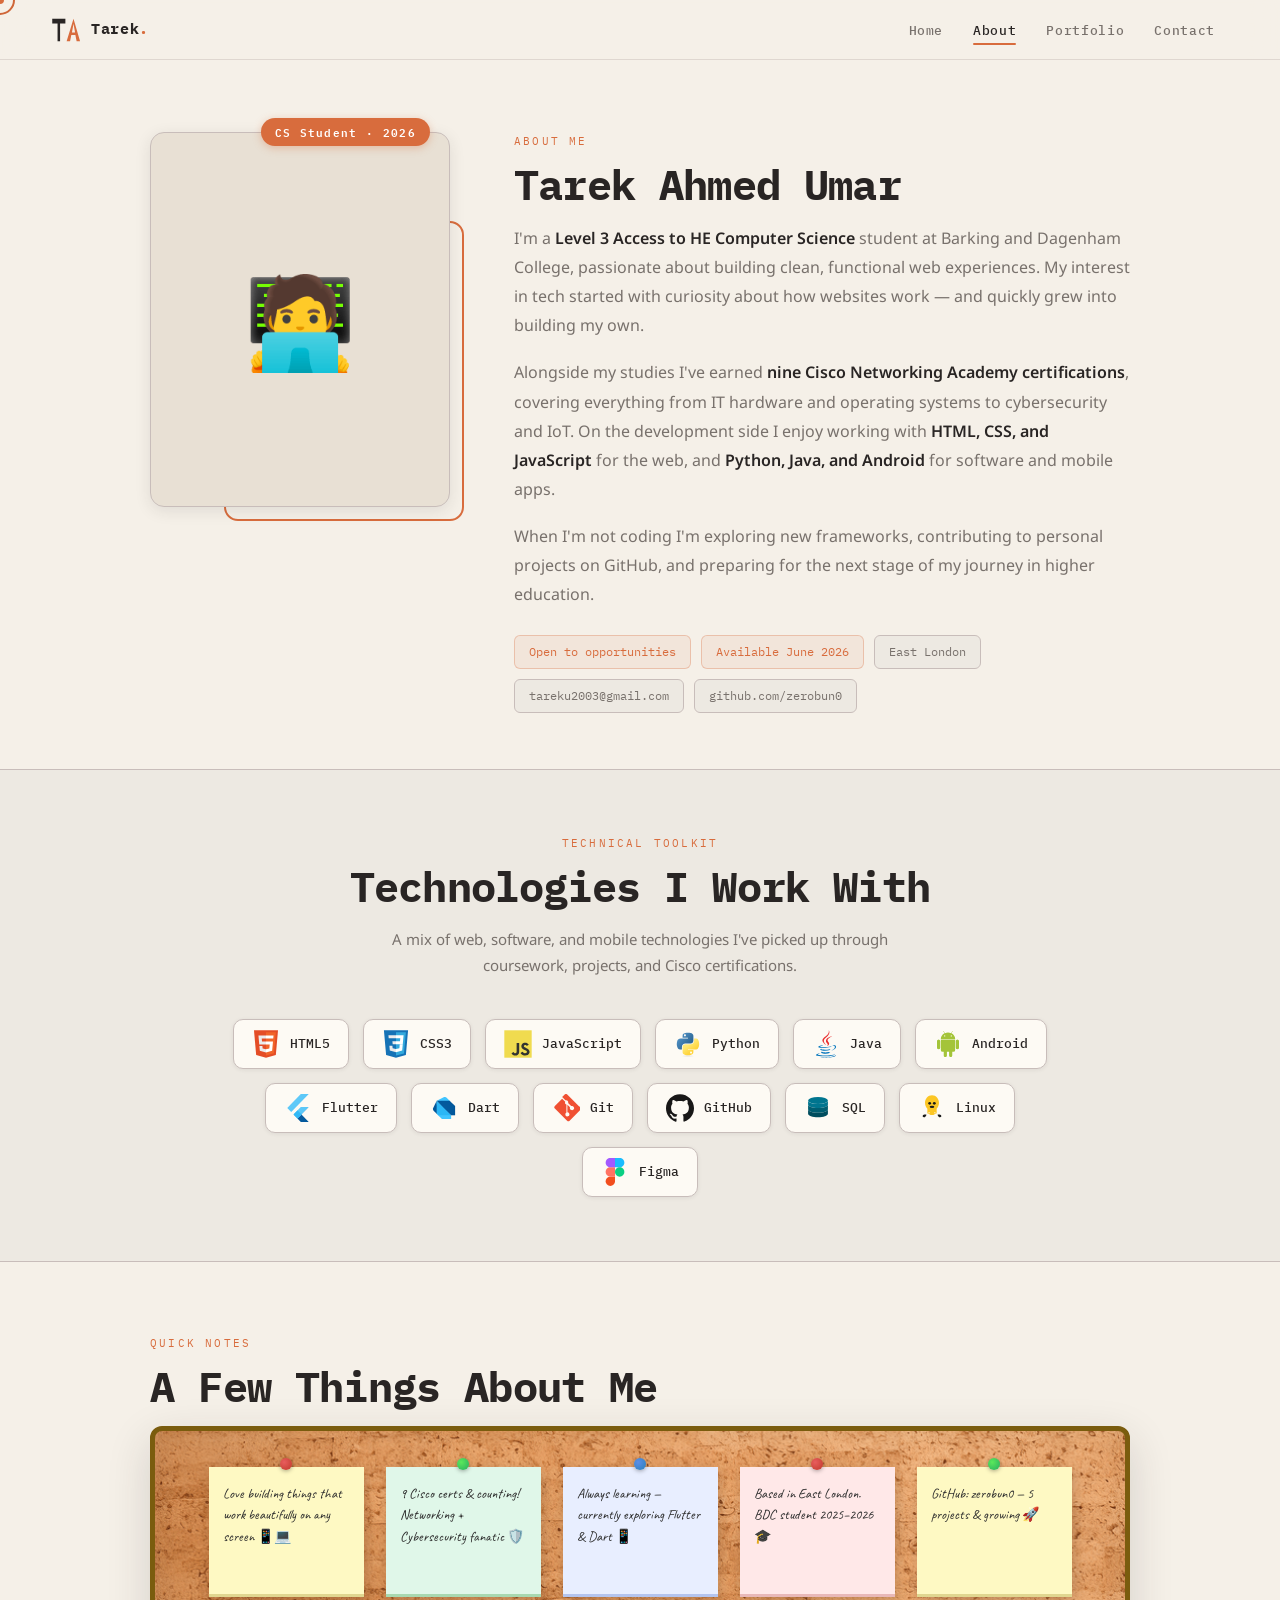
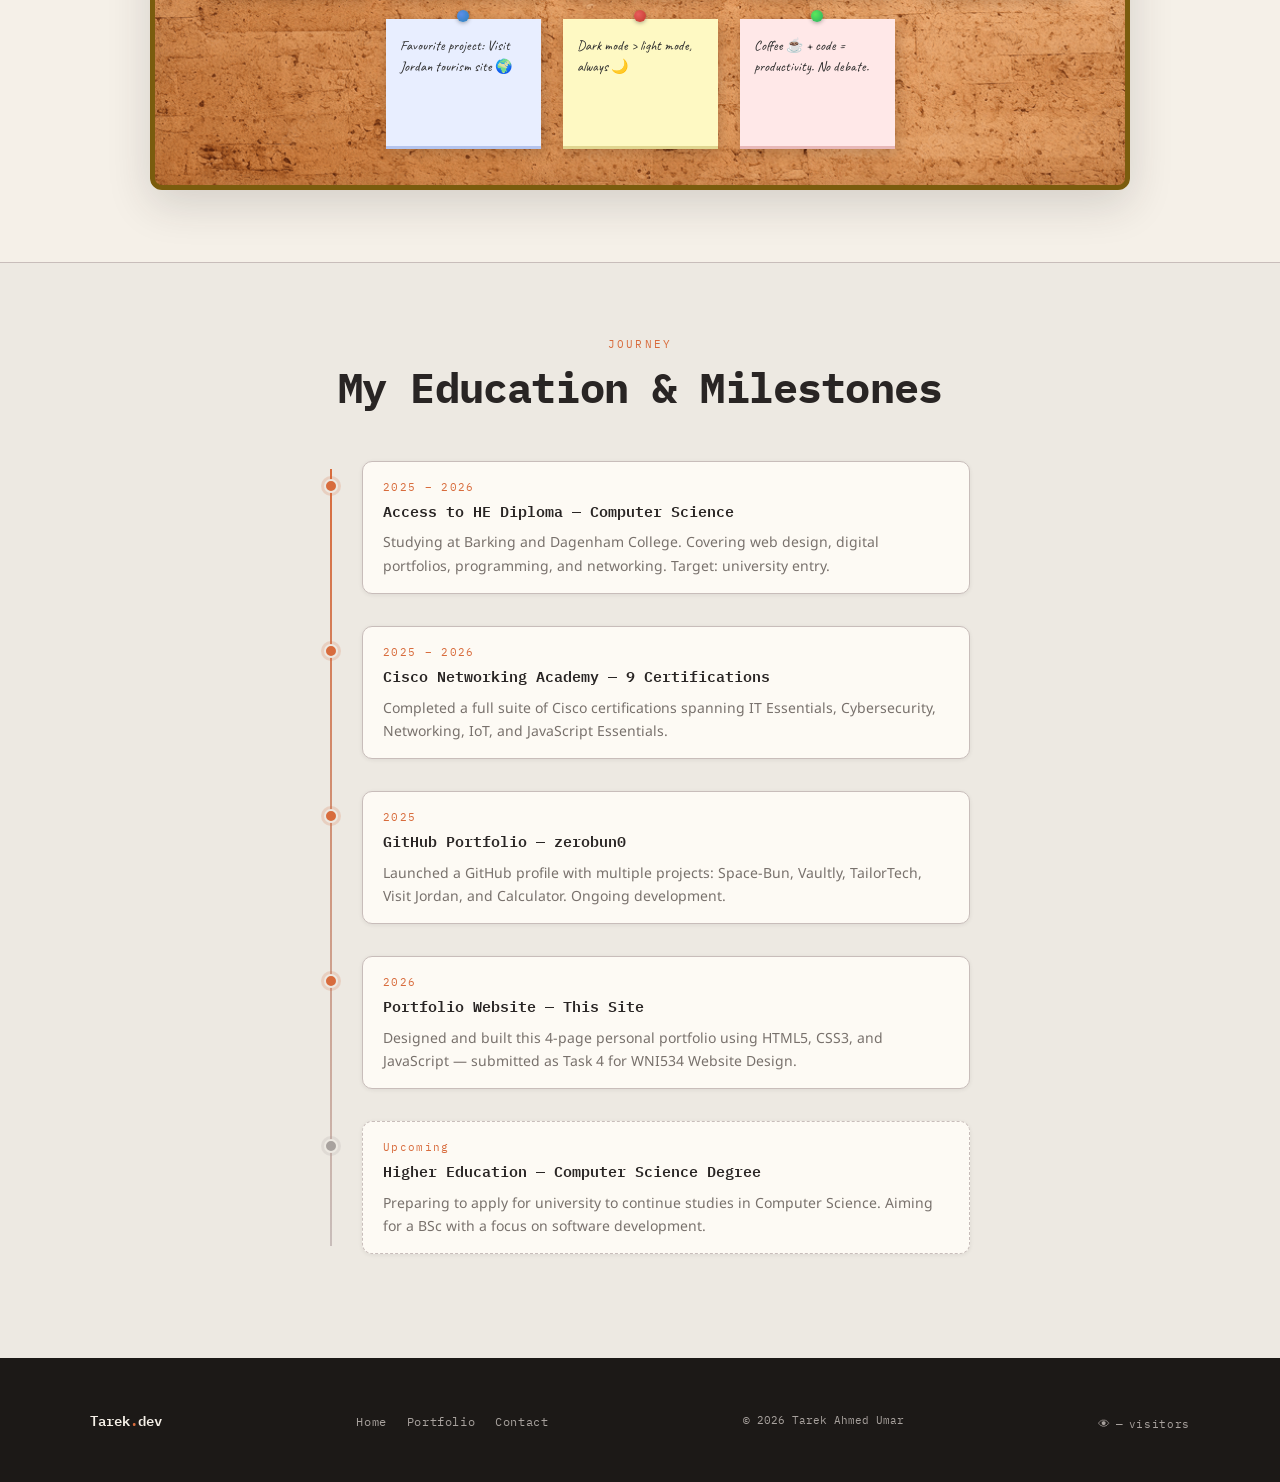
==== commit 2808e488: "Fix project images, lightbox, bigger badges/ID card, music autoplay, view counter" ====
--- a/about.html
+++ b/about.html
@@ -250,6 +250,7 @@
       <li><a href="contact.html">Contact</a></li>
     </ul>
     <p class="footer-copy">&copy; 2026 Tarek Ahmed Umar</p>
+    <p class="footer-counter"><span id="view-count">—</span> visitors</p>
   </div>
 </footer>
 
--- a/css/style.css
+++ b/css/style.css
@@ -778,27 +778,27 @@
 .folder-body {
   background: var(--fc);
   border-radius: 0 8px 8px 8px;
-  padding: 14px 10px 13px;
+  padding: 14px 10px 14px;
   display: flex;
   flex-direction: column;
   align-items: center;
   gap: 9px;
-  min-height: 116px;
+  min-height: 148px;
 }
 .folder-icon-wrap {
-  width: 76px; height: 76px;
+  width: 100px; height: 100px;
   background: rgba(255,255,255,0.15);
-  border-radius: 10px;
+  border-radius: 12px;
   display: flex;
   align-items: center;
   justify-content: center;
-  font-size: 28px;
+  font-size: 32px;
   overflow: visible;
-  padding: 2px;
+  padding: 3px;
 }
 .cert-badge-thumb {
-  width: 70px;
-  height: 70px;
+  width: 94px;
+  height: 94px;
   object-fit: contain;
   filter: drop-shadow(0 2px 6px rgba(0,0,0,0.3));
   transition: transform 0.2s;
@@ -1325,7 +1325,7 @@
 /* ==================== PROJECT CARD IMAGE & CAROUSEL ==================== */
 .project-img-wrap {
   width: 100%;
-  height: 175px;
+  height: 220px;
   border-radius: 8px;
   overflow: hidden;
   background: var(--bg-3);
@@ -1467,6 +1467,88 @@
   color: #fff;
 }
 
+/* ==================== IMAGE LIGHTBOX ==================== */
+.carousel-slide img { cursor: zoom-in; }
+.img-lightbox {
+  position: fixed;
+  inset: 0;
+  z-index: 9999;
+  background: rgba(0,0,0,0.92);
+  display: flex;
+  align-items: center;
+  justify-content: center;
+  opacity: 0;
+  pointer-events: none;
+  transition: opacity 0.25s;
+}
+.img-lightbox.open {
+  opacity: 1;
+  pointer-events: all;
+}
+.img-lightbox img {
+  max-width: 90vw;
+  max-height: 88vh;
+  object-fit: contain;
+  border-radius: 8px;
+  box-shadow: 0 20px 60px rgba(0,0,0,0.6);
+  pointer-events: none;
+  display: block;
+}
+.lightbox-close {
+  position: fixed;
+  top: 18px;
+  right: 22px;
+  width: 38px; height: 38px;
+  border-radius: 50%;
+  background: rgba(255,255,255,0.1);
+  border: 1px solid rgba(255,255,255,0.2);
+  color: #fff;
+  font-size: 18px;
+  display: flex;
+  align-items: center;
+  justify-content: center;
+  cursor: none;
+  transition: background 0.2s;
+  z-index: 10000;
+}
+.lightbox-close:hover { background: rgba(216,108,61,0.8); }
+.lightbox-nav {
+  position: fixed;
+  top: 50%;
+  transform: translateY(-50%);
+  width: 48px; height: 48px;
+  border-radius: 50%;
+  background: rgba(255,255,255,0.1);
+  border: 1px solid rgba(255,255,255,0.2);
+  color: #fff;
+  font-size: 24px;
+  display: flex;
+  align-items: center;
+  justify-content: center;
+  cursor: none;
+  transition: background 0.2s;
+  z-index: 10000;
+}
+.lightbox-nav:hover { background: rgba(216,108,61,0.8); }
+.lightbox-nav.lb-prev { left: 18px; }
+.lightbox-nav.lb-next { right: 18px; }
+
+/* ==================== FOOTER VIEW COUNTER ==================== */
+.footer-counter {
+  font-family: var(--f-mono);
+  font-size: 11px;
+  color: var(--subtle);
+  letter-spacing: 0.06em;
+  margin-top: 8px;
+  display: flex;
+  align-items: center;
+  gap: 5px;
+}
+.footer-counter::before {
+  content: '👁';
+  font-size: 12px;
+}
+
 /* ==================== CISCO BADGE IN DETAIL PANEL ==================== */
 .detail-badge-img {
   width: 100%;
@@ -1635,43 +1717,43 @@
 
 /* ==================== ID BADGE (moved from inline) ==================== */
 .badge-scene { display:flex; flex-direction:column; align-items:center; font-family:var(--f-mono); }
-.lanyard-clip { width:34px; height:16px; border:3px solid #8a7f6e; border-bottom:none; border-radius:9px 9px 0 0; background:linear-gradient(135deg,#b5a99a,#c8a96e); box-shadow:0 2px 6px rgba(0,0,0,.25); position:relative; z-index:2; }
-.lanyard-string { width:4px; height:62px; background:linear-gradient(180deg,#c8a96e,#f0d896 40%,#c8a96e 60%,#f0d896); border-radius:2px; margin:0 auto; }
-.badge-container { perspective:1400px; cursor:none; width:240px; }
-.badge-inner { width:240px; height:320px; position:relative; transform-style:preserve-3d; transition:transform .9s cubic-bezier(.4,0,.2,1); transform-origin:center top; }
+.lanyard-clip { width:38px; height:18px; border:3px solid #8a7f6e; border-bottom:none; border-radius:10px 10px 0 0; background:linear-gradient(135deg,#b5a99a,#c8a96e); box-shadow:0 2px 8px rgba(0,0,0,.3); position:relative; z-index:2; }
+.lanyard-string { width:5px; height:70px; background:linear-gradient(180deg,#c8a96e,#f0d896 40%,#c8a96e 60%,#f0d896); border-radius:3px; margin:0 auto; }
+.badge-container { perspective:1600px; cursor:none; width:272px; }
+.badge-inner { width:272px; height:370px; position:relative; transform-style:preserve-3d; transition:transform .9s cubic-bezier(.4,0,.2,1); transform-origin:center top; }
 .badge-container:hover .badge-inner { transform:rotateY(180deg); }
-.badge-face { position:absolute; width:100%; height:100%; backface-visibility:hidden; border-radius:14px; overflow:hidden; box-shadow:0 12px 44px rgba(0,0,0,.38),0 0 0 1px rgba(255,255,255,0.06) inset; }
-.badge-front { background:linear-gradient(160deg,#1a1a1a 0%,#222 50%,#1c1c1c 100%); }
-.badge-back  { background:linear-gradient(160deg,#1c1c1c,#232323); transform:rotateY(180deg); }
-.bstripe { height:8px; background:linear-gradient(90deg,#8a6e26,#c8a96e,#f0d896,#c8a96e,#8a6e26); width:100%; flex-shrink:0; }
-.bheader { padding:12px 18px 10px; border-bottom:1px solid #2d2d2d; display:flex; align-items:center; gap:10px; }
-.bdot { width:8px; height:8px; border-radius:50%; background:radial-gradient(circle at 35% 35%,#f5e0a0,#c8a96e); flex-shrink:0; box-shadow:0 0 6px rgba(200,169,110,.5); }
-.blogo-sm { font-size:7px; letter-spacing:.3em; color:#a08840; text-transform:uppercase; line-height:1.3; }
-.blogo-lg { font-size:12px; font-weight:700; color:#F5F0E8; letter-spacing:.08em; }
-.bphoto { width:90px; height:90px; border-radius:50%; border:3px solid #c8a96e; overflow:hidden; margin:16px auto 10px; background:linear-gradient(135deg,#252525,#1e1e1e); display:flex; align-items:center; justify-content:center; box-shadow:0 0 0 5px rgba(200,169,110,.12),0 6px 16px rgba(0,0,0,.5); }
-.bphoto-init { font-size:28px; font-weight:700; color:#c8a96e; letter-spacing:.04em; text-shadow:0 0 20px rgba(200,169,110,.4); }
+.badge-face { position:absolute; width:100%; height:100%; backface-visibility:hidden; border-radius:16px; overflow:hidden; box-shadow:0 16px 52px rgba(0,0,0,.45),0 0 0 1px rgba(255,255,255,0.07) inset; }
+.badge-front { background:linear-gradient(160deg,#181818 0%,#222 50%,#1c1c1c 100%); }
+.badge-back  { background:linear-gradient(160deg,#1c1c1c,#222); transform:rotateY(180deg); }
+.bstripe { height:10px; background:linear-gradient(90deg,#6e5620,#c8a96e,#f0d896,#c8a96e,#6e5620); width:100%; flex-shrink:0; }
+.bheader { padding:13px 20px 11px; border-bottom:1px solid #2d2d2d; display:flex; align-items:center; gap:11px; }
+.bdot { width:9px; height:9px; border-radius:50%; background:radial-gradient(circle at 35% 35%,#f5e0a0,#c8a96e); flex-shrink:0; box-shadow:0 0 8px rgba(200,169,110,.6); }
+.blogo-sm { font-size:7.5px; letter-spacing:.28em; color:#9a7e38; text-transform:uppercase; line-height:1.4; }
+.blogo-lg { font-size:13px; font-weight:700; color:#F5F0E8; letter-spacing:.07em; }
+.bphoto { width:106px; height:106px; border-radius:50%; border:3px solid #c8a96e; overflow:hidden; margin:18px auto 12px; background:linear-gradient(135deg,#242424,#1e1e1e); display:flex; align-items:center; justify-content:center; box-shadow:0 0 0 6px rgba(200,169,110,.1),0 8px 20px rgba(0,0,0,.55); }
+.bphoto-init { font-size:32px; font-weight:700; color:#c8a96e; letter-spacing:.04em; text-shadow:0 0 24px rgba(200,169,110,.45); }
 /* Replace .bphoto-init div with <img src="your-photo.jpg" class="bphoto-img"> when ready */
 .bphoto-img { width:100%; height:100%; object-fit:cover; }
-.bname { font-size:15px; font-weight:700; color:#F5F0E8; text-align:center; padding:0 16px; text-shadow:0 1px 4px rgba(0,0,0,.7); letter-spacing:.02em; }
-.brole { font-size:9px; color:#a08840; text-align:center; letter-spacing:.22em; text-transform:uppercase; margin-top:4px; padding:0 14px; }
-.bdiv  { height:1px; background:linear-gradient(90deg,transparent,#2d2d2d,transparent); margin:12px 16px; }
-.brow  { display:flex; justify-content:space-between; padding:0 16px; margin-bottom:8px; align-items:center; }
-.blabel { font-size:8px; color:#555; letter-spacing:.14em; text-transform:uppercase; }
-.bval   { font-size:10px; color:#c8a96e; font-weight:500; }
-.bbarcode { margin:8px 16px 14px; height:30px; background:repeating-linear-gradient(90deg,#F5F0E8 0,#F5F0E8 1px,#1a1a1a 1px,#1a1a1a 3px,#F5F0E8 3px,#F5F0E8 4px,#1a1a1a 4px,#1a1a1a 7px,#F5F0E8 7px,#F5F0E8 8px,#1a1a1a 8px,#1a1a1a 9px,#F5F0E8 9px,#F5F0E8 11px,#1a1a1a 11px,#1a1a1a 14px); border-radius:3px; opacity:.6; }
-.bfoot { height:8px; background:linear-gradient(90deg,#8a6e26,#c8a96e,#f0d896,#c8a96e,#8a6e26); width:100%; position:absolute; bottom:0; }
-.bskills { display:grid; grid-template-columns:1fr 1fr; gap:7px; padding:12px 16px; }
-.bpill { background:linear-gradient(135deg,#232323,#282828); border:1px solid #333; border-radius:7px; padding:6px 8px; text-align:center; font-size:9px; letter-spacing:.12em; text-transform:uppercase; color:#888; }
-.bpill.hi { border-color:rgba(200,169,110,.6); background:linear-gradient(135deg,#1e1a0e,#24200f); color:#c8a96e; }
-.bback-h  { padding:14px 16px 12px; display:flex; align-items:center; gap:12px; border-bottom:1px solid #2d2d2d; }
-.bback-ph { width:48px; height:48px; border-radius:50%; border:2px solid #c8a96e; background:#222; display:flex; align-items:center; justify-content:center; font-size:17px; font-weight:700; color:#c8a96e; font-family:var(--f-mono); box-shadow:0 0 10px rgba(200,169,110,.2); }
-.bback-name { font-size:12px; font-weight:700; color:#F5F0E8; letter-spacing:.02em; }
-.bback-id   { font-size:9px; color:#a08840; margin-top:2px; letter-spacing:.1em; }
-.bprog  { font-size:8px; color:#555; padding:6px 16px 12px; line-height:1.8; border-top:1px solid #2d2d2d; margin-top:4px; letter-spacing:.06em; }
-.bcerts { padding:8px 16px; display:flex; align-items:center; gap:10px; }
-.bcerts-num { font-size:28px; font-weight:700; color:#c8a96e; line-height:1; }
-.bcerts-txt { font-size:8px; color:#888; letter-spacing:.12em; text-transform:uppercase; line-height:1.5; }
-.bflip-hint { position:absolute; bottom:16px; right:16px; font-size:7px; color:#333; letter-spacing:.14em; text-transform:uppercase; display:flex; align-items:center; gap:4px; }
+.bname { font-size:16px; font-weight:700; color:#F5F0E8; text-align:center; padding:0 18px; text-shadow:0 1px 5px rgba(0,0,0,.7); letter-spacing:.02em; }
+.brole { font-size:9.5px; color:#9a7e38; text-align:center; letter-spacing:.2em; text-transform:uppercase; margin-top:5px; padding:0 14px; }
+.bdiv  { height:1px; background:linear-gradient(90deg,transparent,#2d2d2d,transparent); margin:13px 18px; }
+.brow  { display:flex; justify-content:space-between; padding:0 18px; margin-bottom:9px; align-items:center; }
+.blabel { font-size:8.5px; color:#505050; letter-spacing:.14em; text-transform:uppercase; }
+.bval   { font-size:11px; color:#c8a96e; font-weight:600; }
+.bbarcode { margin:8px 18px 0; height:32px; background:repeating-linear-gradient(90deg,#F5F0E8 0,#F5F0E8 1px,#1a1a1a 1px,#1a1a1a 3px,#F5F0E8 3px,#F5F0E8 4px,#1a1a1a 4px,#1a1a1a 7px,#F5F0E8 7px,#F5F0E8 8px,#1a1a1a 8px,#1a1a1a 9px,#F5F0E8 9px,#F5F0E8 11px,#1a1a1a 11px,#1a1a1a 14px); border-radius:3px; opacity:.55; }
+.bfoot { height:10px; background:linear-gradient(90deg,#6e5620,#c8a96e,#f0d896,#c8a96e,#6e5620); width:100%; position:absolute; bottom:0; }
+.bskills { display:grid; grid-template-columns:1fr 1fr 1fr; gap:7px; padding:10px 16px; }
+.bpill { background:linear-gradient(135deg,#232323,#282828); border:1px solid #333; border-radius:7px; padding:7px 6px; text-align:center; font-size:9px; letter-spacing:.1em; text-transform:uppercase; color:#777; }
+.bpill.hi { border-color:rgba(200,169,110,.65); background:linear-gradient(135deg,#1e1a0e,#26210f); color:#c8a96e; box-shadow:0 0 8px rgba(200,169,110,.1) inset; }
+.bback-h  { padding:15px 18px 13px; display:flex; align-items:center; gap:13px; border-bottom:1px solid #2d2d2d; }
+.bback-ph { width:52px; height:52px; border-radius:50%; border:2px solid #c8a96e; background:#222; display:flex; align-items:center; justify-content:center; font-size:19px; font-weight:700; color:#c8a96e; font-family:var(--f-mono); box-shadow:0 0 12px rgba(200,169,110,.22); }
+.bback-name { font-size:13px; font-weight:700; color:#F5F0E8; letter-spacing:.02em; }
+.bback-id   { font-size:9.5px; color:#9a7e38; margin-top:3px; letter-spacing:.1em; }
+.bprog  { font-size:8.5px; color:#555; padding:8px 18px 14px; line-height:1.9; border-top:1px solid #2d2d2d; margin-top:4px; letter-spacing:.05em; }
+.bcerts { padding:10px 18px 6px; display:flex; align-items:center; gap:12px; }
+.bcerts-num { font-size:34px; font-weight:700; color:#c8a96e; line-height:1; }
+.bcerts-txt { font-size:9px; color:#888; letter-spacing:.12em; text-transform:uppercase; line-height:1.6; }
+.bflip-hint { position:absolute; bottom:18px; right:18px; font-size:8px; color:#444; letter-spacing:.14em; text-transform:uppercase; display:flex; align-items:center; gap:4px; }
 
 /* ==================== INTERACTIVE TERMINAL MODAL ==================== */
 .terminal-overlay {
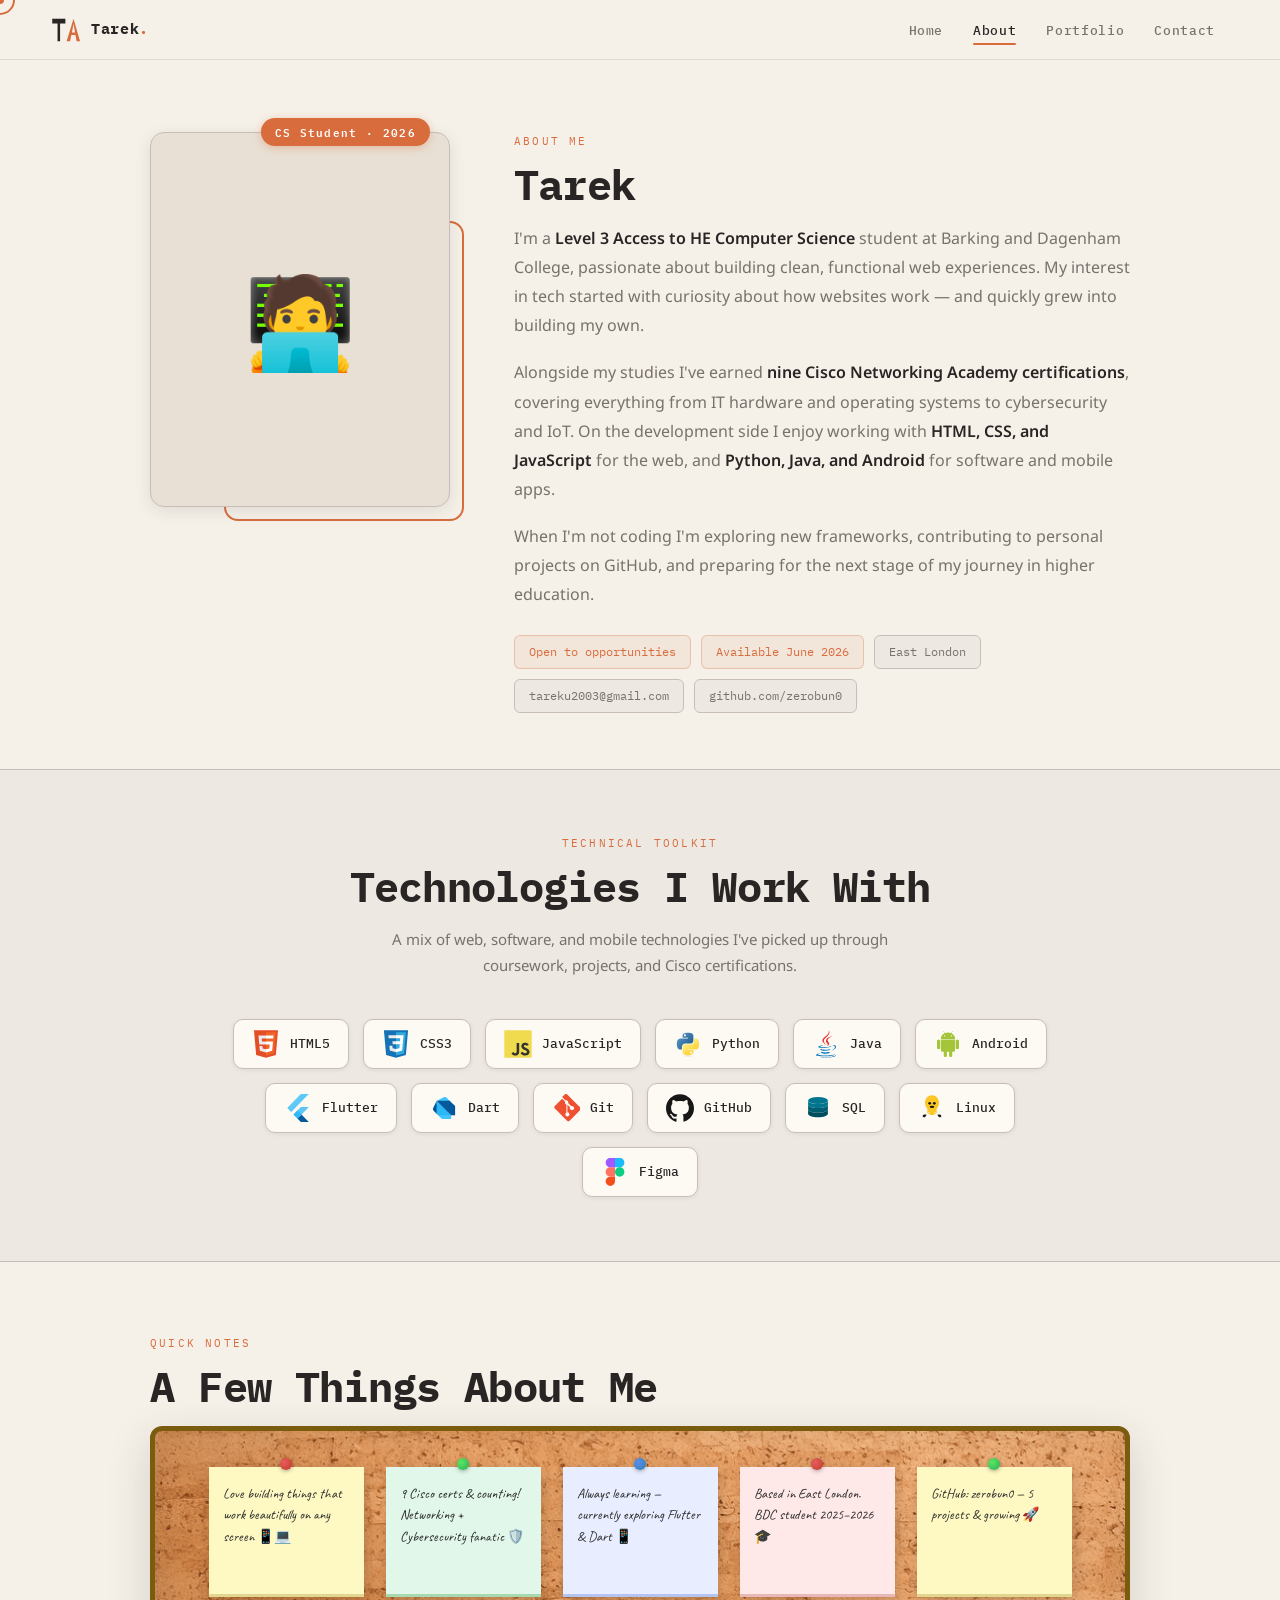
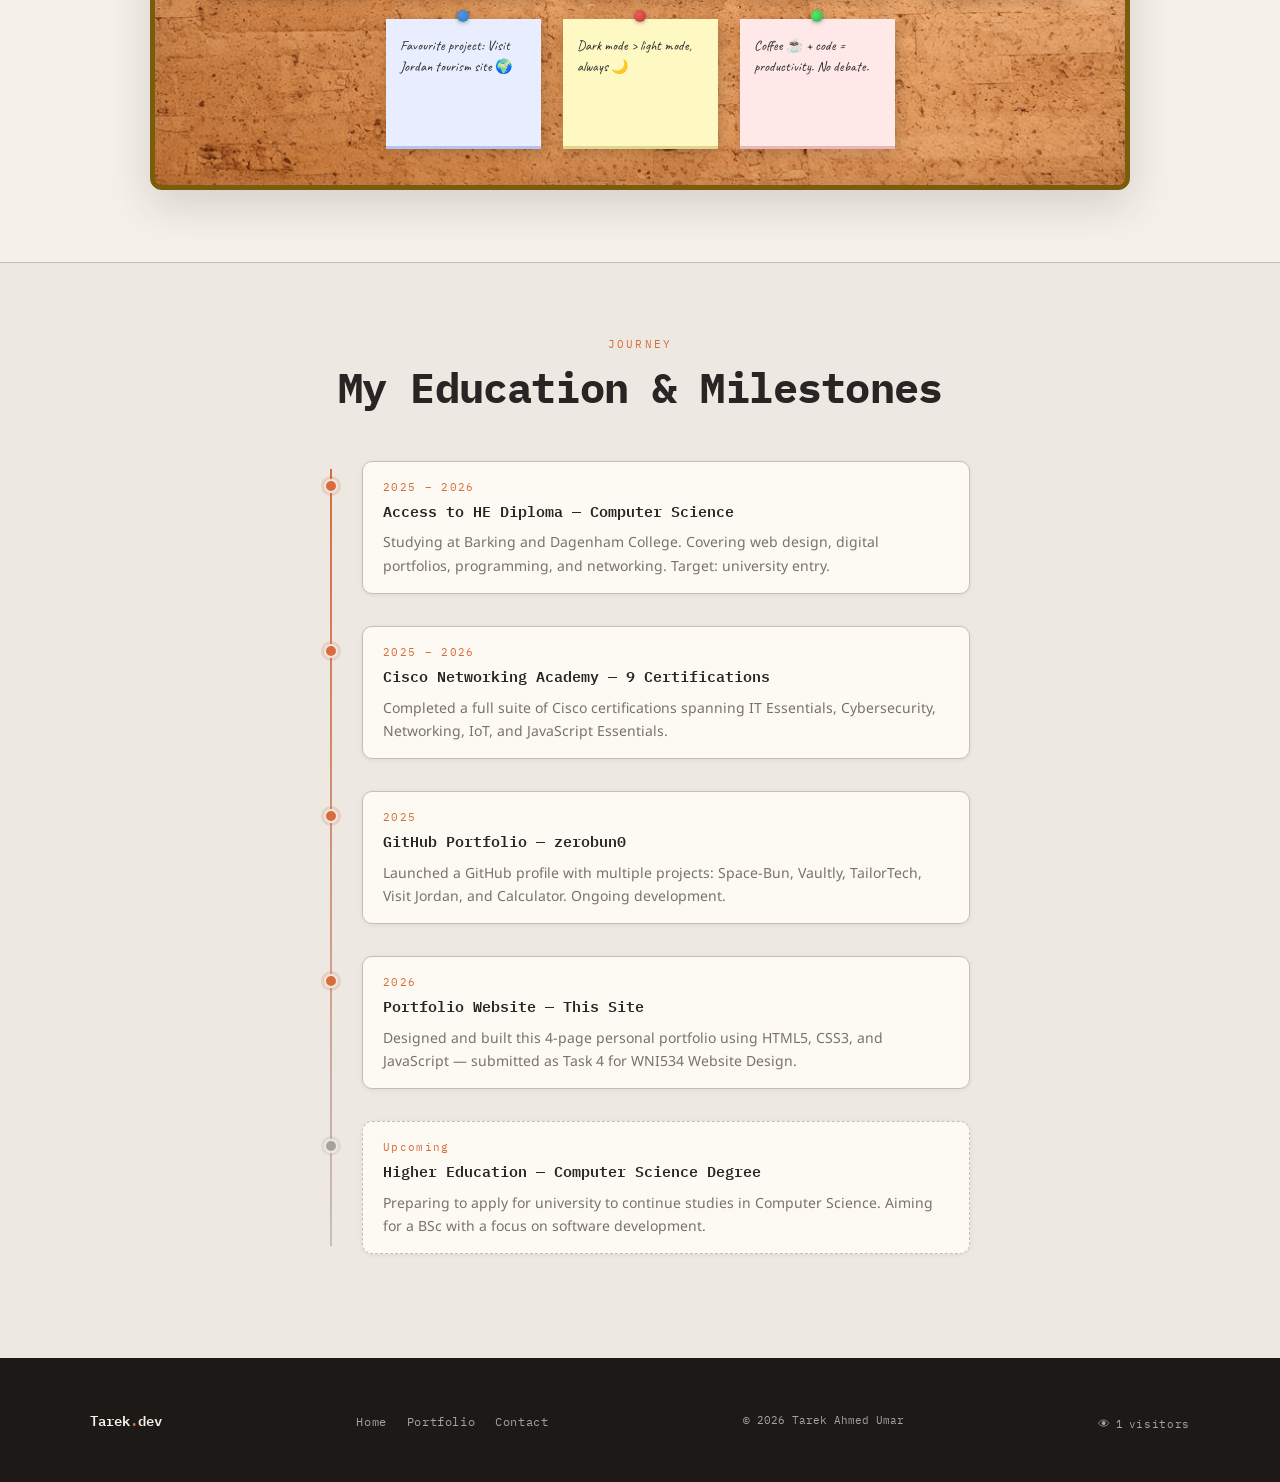
==== commit 2ad7fe21: "Change display name to Tarek, fix music autoplay and next/prev" ====
--- a/about.html
+++ b/about.html
@@ -56,7 +56,7 @@
     <!-- Text column -->
     <div data-aos="fade-left">
       <span class="section-eyebrow">About Me</span>
-      <h1 class="section-title">Tarek Ahmed Umar</h1>
+      <h1 class="section-title">Tarek</h1>
 
       <p class="about-bio">
         I'm a <strong>Level 3 Access to HE Computer Science</strong> student at Barking and Dagenham College,
--- a/css/style.css
+++ b/css/style.css
@@ -52,7 +52,7 @@
 #cursor-ring {
   position: fixed;
   pointer-events: none;
-  z-index: 9999;
+  z-index: 999999;
   border-radius: 50%;
   transform: translate(-50%, -50%);
 }
@@ -67,7 +67,6 @@
   height: 30px;
   border: 2px solid var(--accent);
   background: transparent;
-  mix-blend-mode: multiply;
   transition: width 0.22s var(--ease), height 0.22s var(--ease),
               background 0.22s, opacity 0.3s;
 }
@@ -1325,10 +1324,10 @@
 /* ==================== PROJECT CARD IMAGE & CAROUSEL ==================== */
 .project-img-wrap {
   width: 100%;
-  height: 220px;
+  height: 240px;
   border-radius: 8px;
   overflow: hidden;
-  background: var(--bg-3);
+  background: #0d0d0d;
   border: 1px solid var(--border);
   margin-bottom: 4px;
   flex-shrink: 0;
@@ -1348,10 +1347,10 @@
 .carousel-slide img {
   width: 100%;
   height: 100%;
-  object-fit: cover;
-  object-position: top;
+  object-fit: contain;
+  object-position: center;
   display: block;
-  pointer-events: none;
+  cursor: zoom-in;
 }
 /* Carousel arrows */
 .carousel-btn {
@@ -1468,7 +1467,6 @@
 }
 
 /* ==================== IMAGE LIGHTBOX ==================== */
-.carousel-slide img { cursor: zoom-in; }
 .img-lightbox {
   position: fixed;
   inset: 0;
@@ -1720,7 +1718,7 @@
 .lanyard-clip { width:38px; height:18px; border:3px solid #8a7f6e; border-bottom:none; border-radius:10px 10px 0 0; background:linear-gradient(135deg,#b5a99a,#c8a96e); box-shadow:0 2px 8px rgba(0,0,0,.3); position:relative; z-index:2; }
 .lanyard-string { width:5px; height:70px; background:linear-gradient(180deg,#c8a96e,#f0d896 40%,#c8a96e 60%,#f0d896); border-radius:3px; margin:0 auto; }
 .badge-container { perspective:1600px; cursor:none; width:272px; }
-.badge-inner { width:272px; height:370px; position:relative; transform-style:preserve-3d; transition:transform .9s cubic-bezier(.4,0,.2,1); transform-origin:center top; }
+.badge-inner { width:272px; height:415px; position:relative; transform-style:preserve-3d; transition:transform .9s cubic-bezier(.4,0,.2,1); transform-origin:center top; }
 .badge-container:hover .badge-inner { transform:rotateY(180deg); }
 .badge-face { position:absolute; width:100%; height:100%; backface-visibility:hidden; border-radius:16px; overflow:hidden; box-shadow:0 16px 52px rgba(0,0,0,.45),0 0 0 1px rgba(255,255,255,0.07) inset; }
 .badge-front { background:linear-gradient(160deg,#181818 0%,#222 50%,#1c1c1c 100%); }
@@ -1753,7 +1751,7 @@
 .bcerts { padding:10px 18px 6px; display:flex; align-items:center; gap:12px; }
 .bcerts-num { font-size:34px; font-weight:700; color:#c8a96e; line-height:1; }
 .bcerts-txt { font-size:9px; color:#888; letter-spacing:.12em; text-transform:uppercase; line-height:1.6; }
-.bflip-hint { position:absolute; bottom:18px; right:18px; font-size:8px; color:#444; letter-spacing:.14em; text-transform:uppercase; display:flex; align-items:center; gap:4px; }
+.bflip-hint { position:absolute; bottom:22px; right:18px; font-size:8px; color:#555; letter-spacing:.14em; text-transform:uppercase; display:flex; align-items:center; gap:4px; }
 
 /* ==================== INTERACTIVE TERMINAL MODAL ==================== */
 .terminal-overlay {
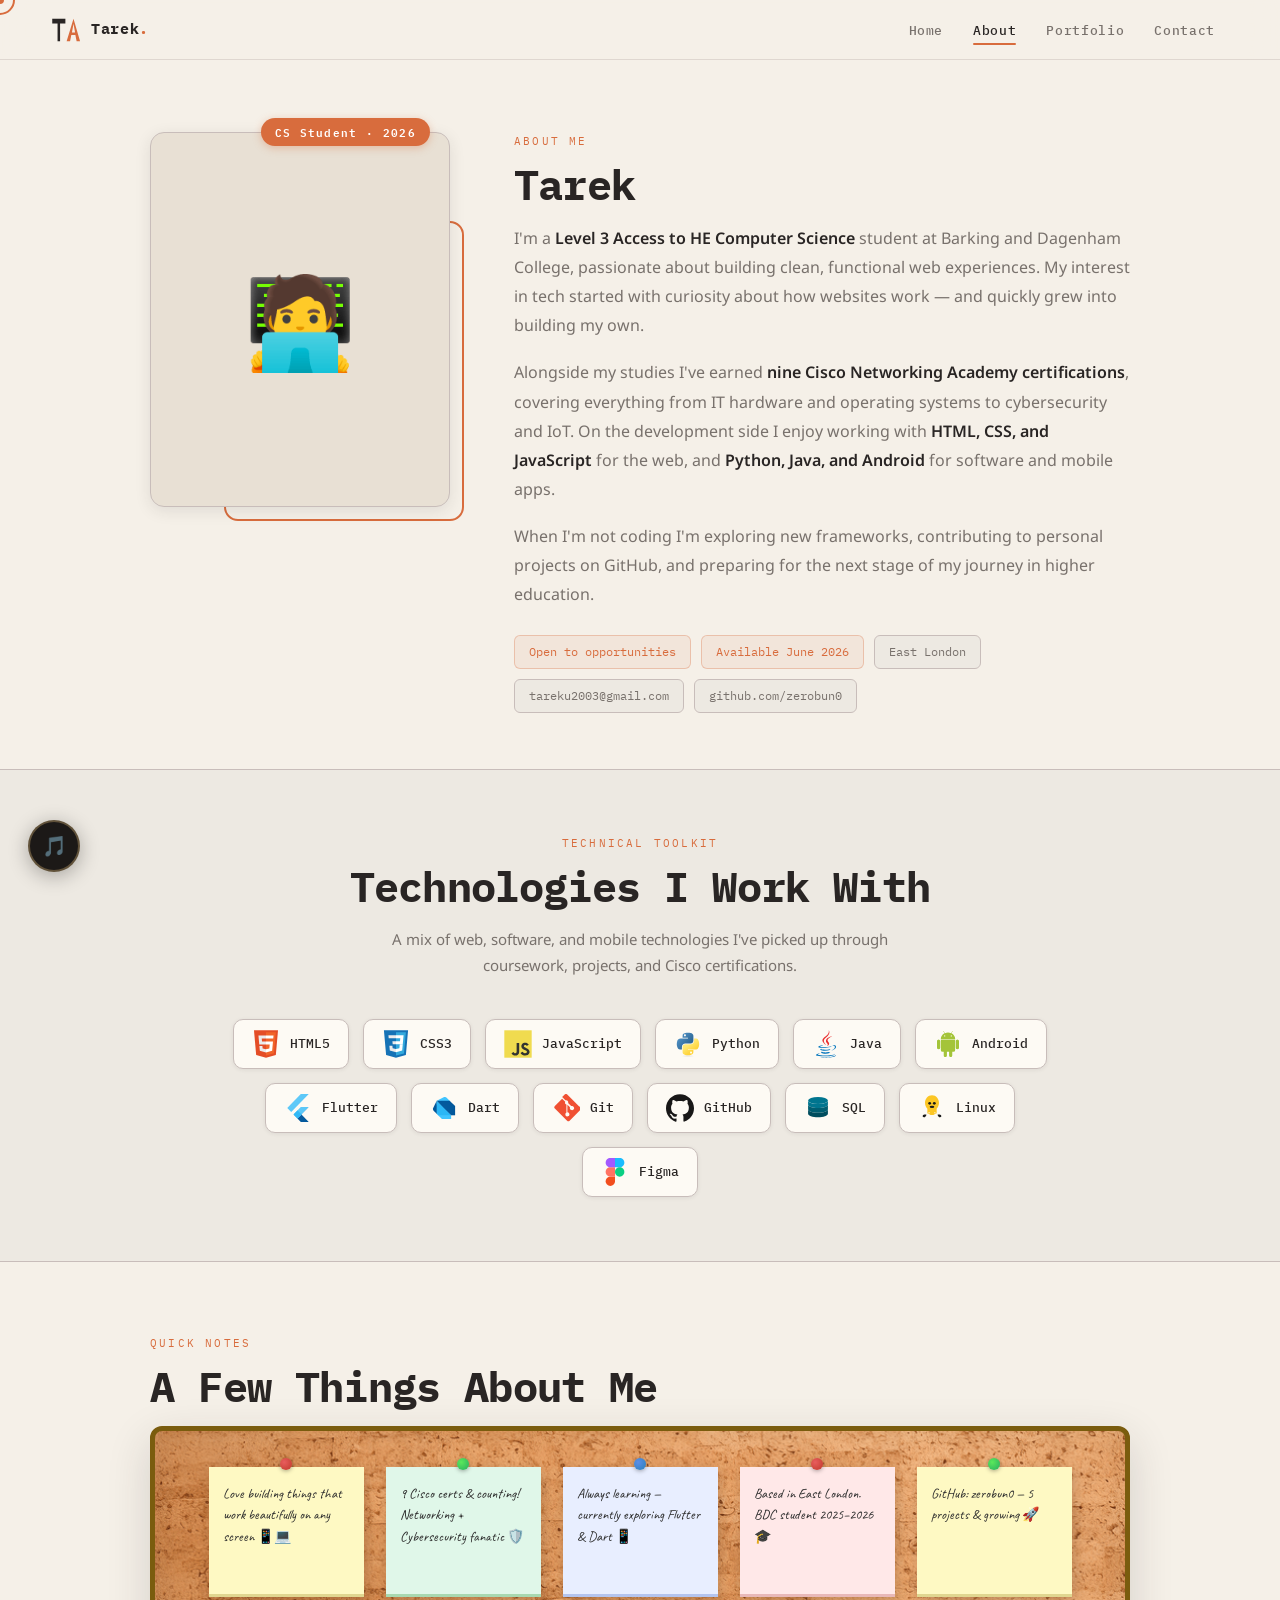
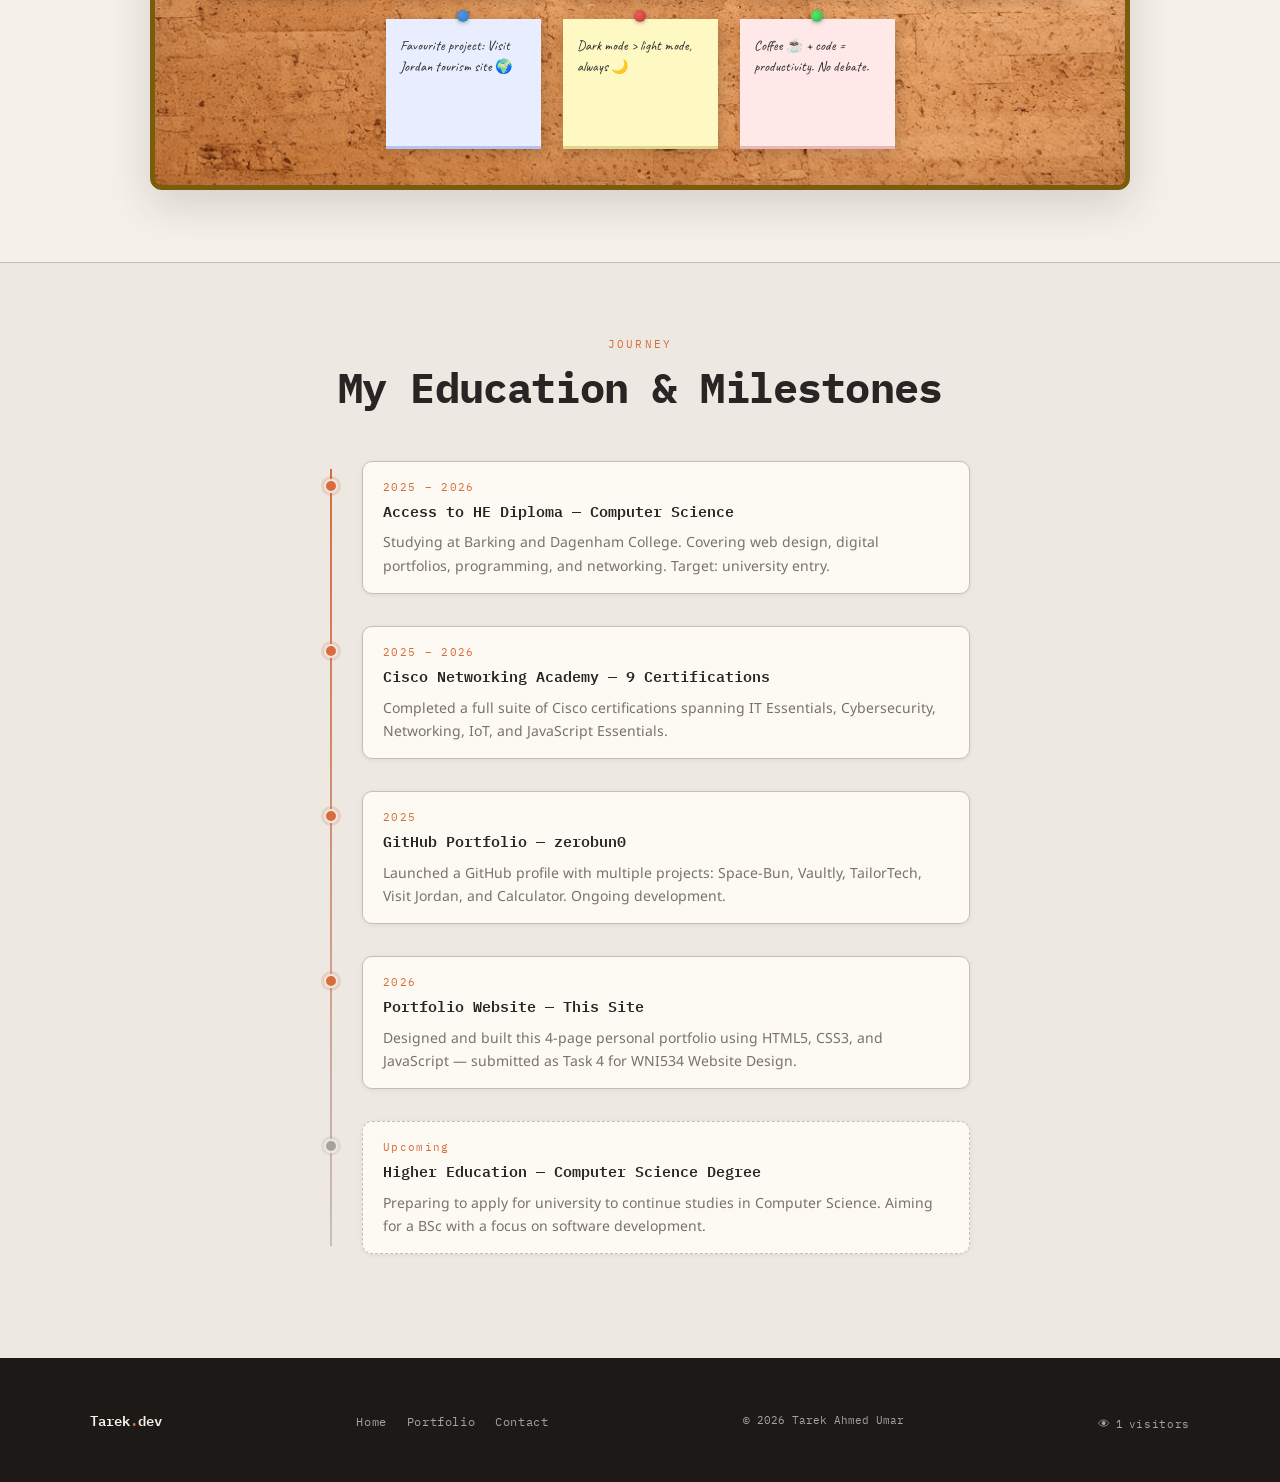
==== commit cf71ab7f: "Fix hero name, add music widget to all pages, persist playback state across navigation" ====
--- a/about.html
+++ b/about.html
@@ -254,6 +254,22 @@
   </div>
 </footer>
 
+<div id="yt-player-hidden" style="position:fixed;top:-200px;left:-200px;width:1px;height:1px;pointer-events:none;overflow:hidden;" aria-hidden="true"></div>
+<div class="music-widget" id="music-widget">
+  <div class="music-panel" id="music-panel">
+    <p class="music-panel-label">Now Playing</p>
+    <p class="music-panel-title" id="music-track-name">Lofi Hip Hop Radio</p>
+    <div class="music-bars"><span></span><span></span><span></span><span></span><span></span></div>
+    <div class="music-controls">
+      <button class="music-ctrl-btn" id="music-prev" aria-label="Previous track">⏮</button>
+      <button class="music-ctrl-btn music-ctrl-main" id="music-play-pause" aria-label="Play/Pause">▶</button>
+      <button class="music-ctrl-btn" id="music-next" aria-label="Next track">⏭</button>
+      <button class="music-ctrl-btn" id="music-mute" aria-label="Mute">🔊</button>
+    </div>
+  </div>
+  <button class="music-btn" id="music-btn" aria-label="Toggle lo-fi music">🎵</button>
+</div>
+
 <script src="https://unpkg.com/aos@2.3.4/dist/aos.js"></script>
 <script>AOS.init({ duration: 580, once: true, easing: 'ease-out-cubic' });</script>
 <script src="js/main.js"></script>
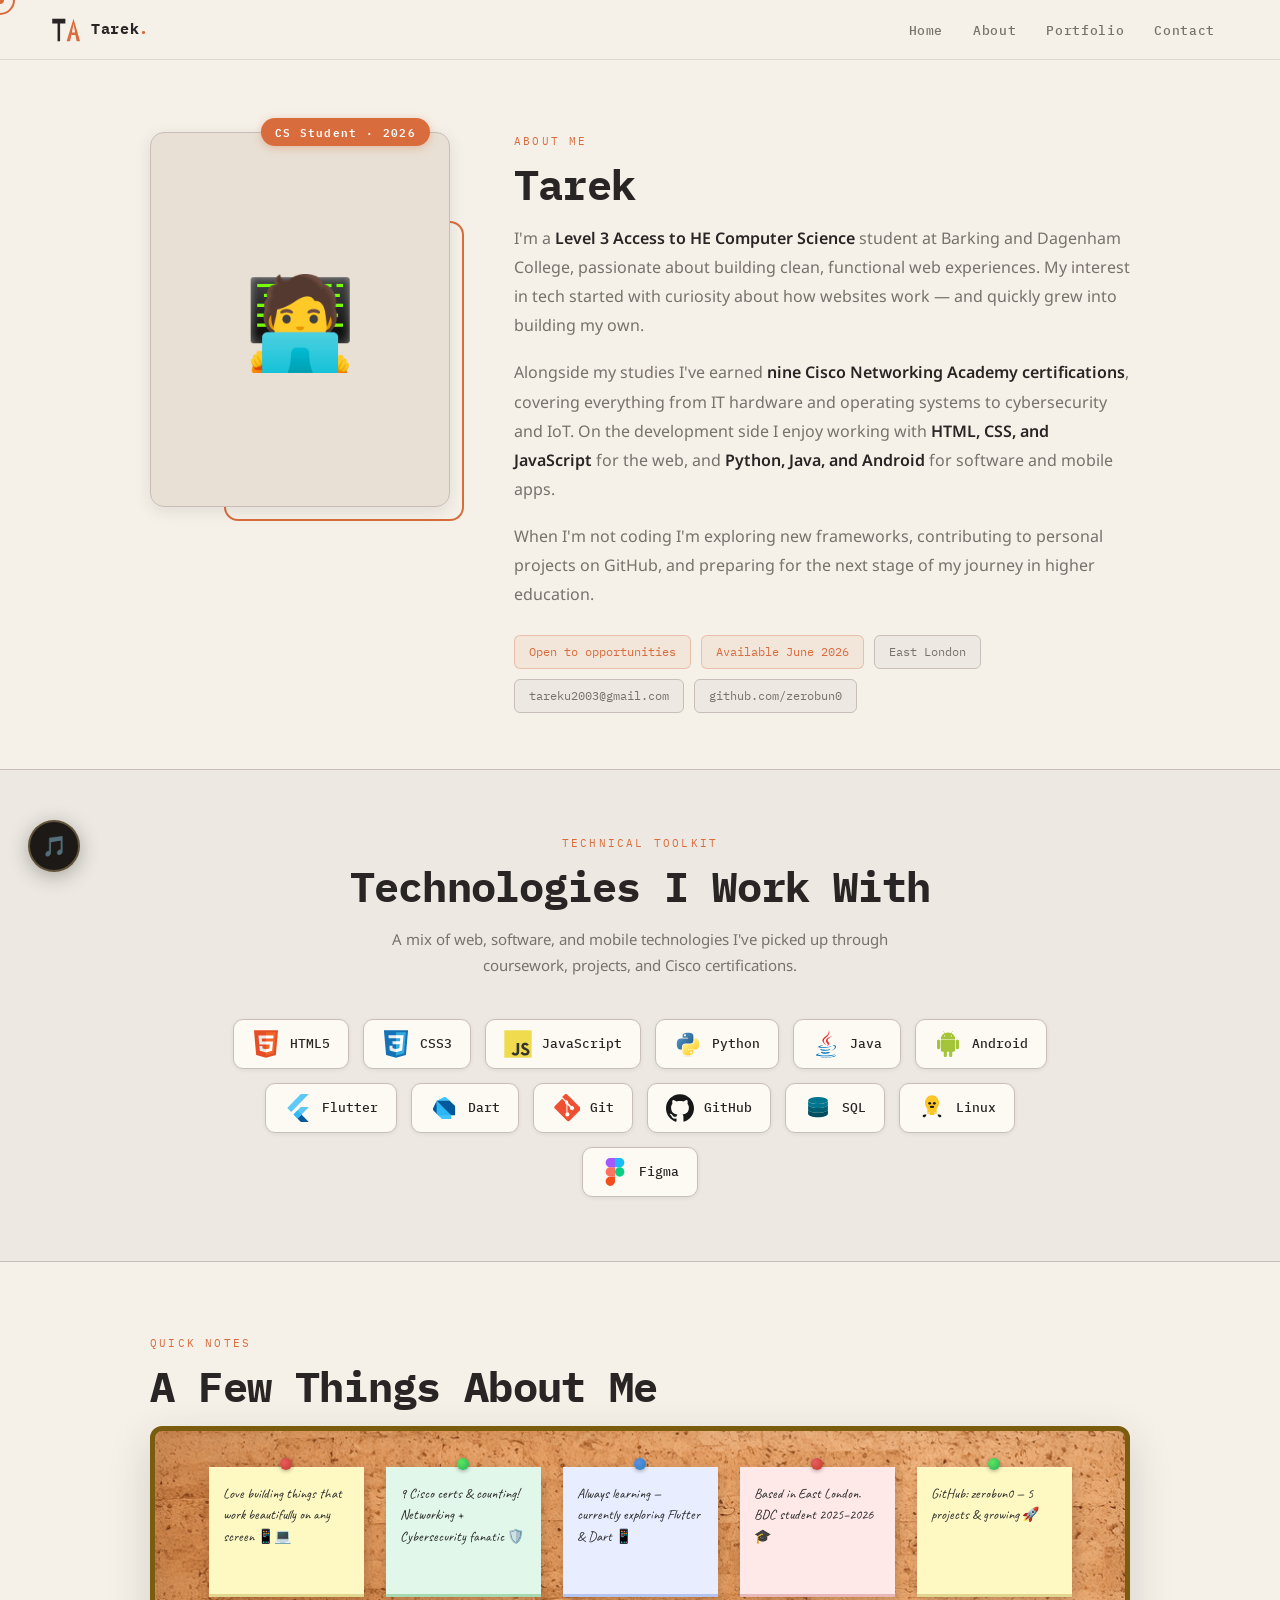
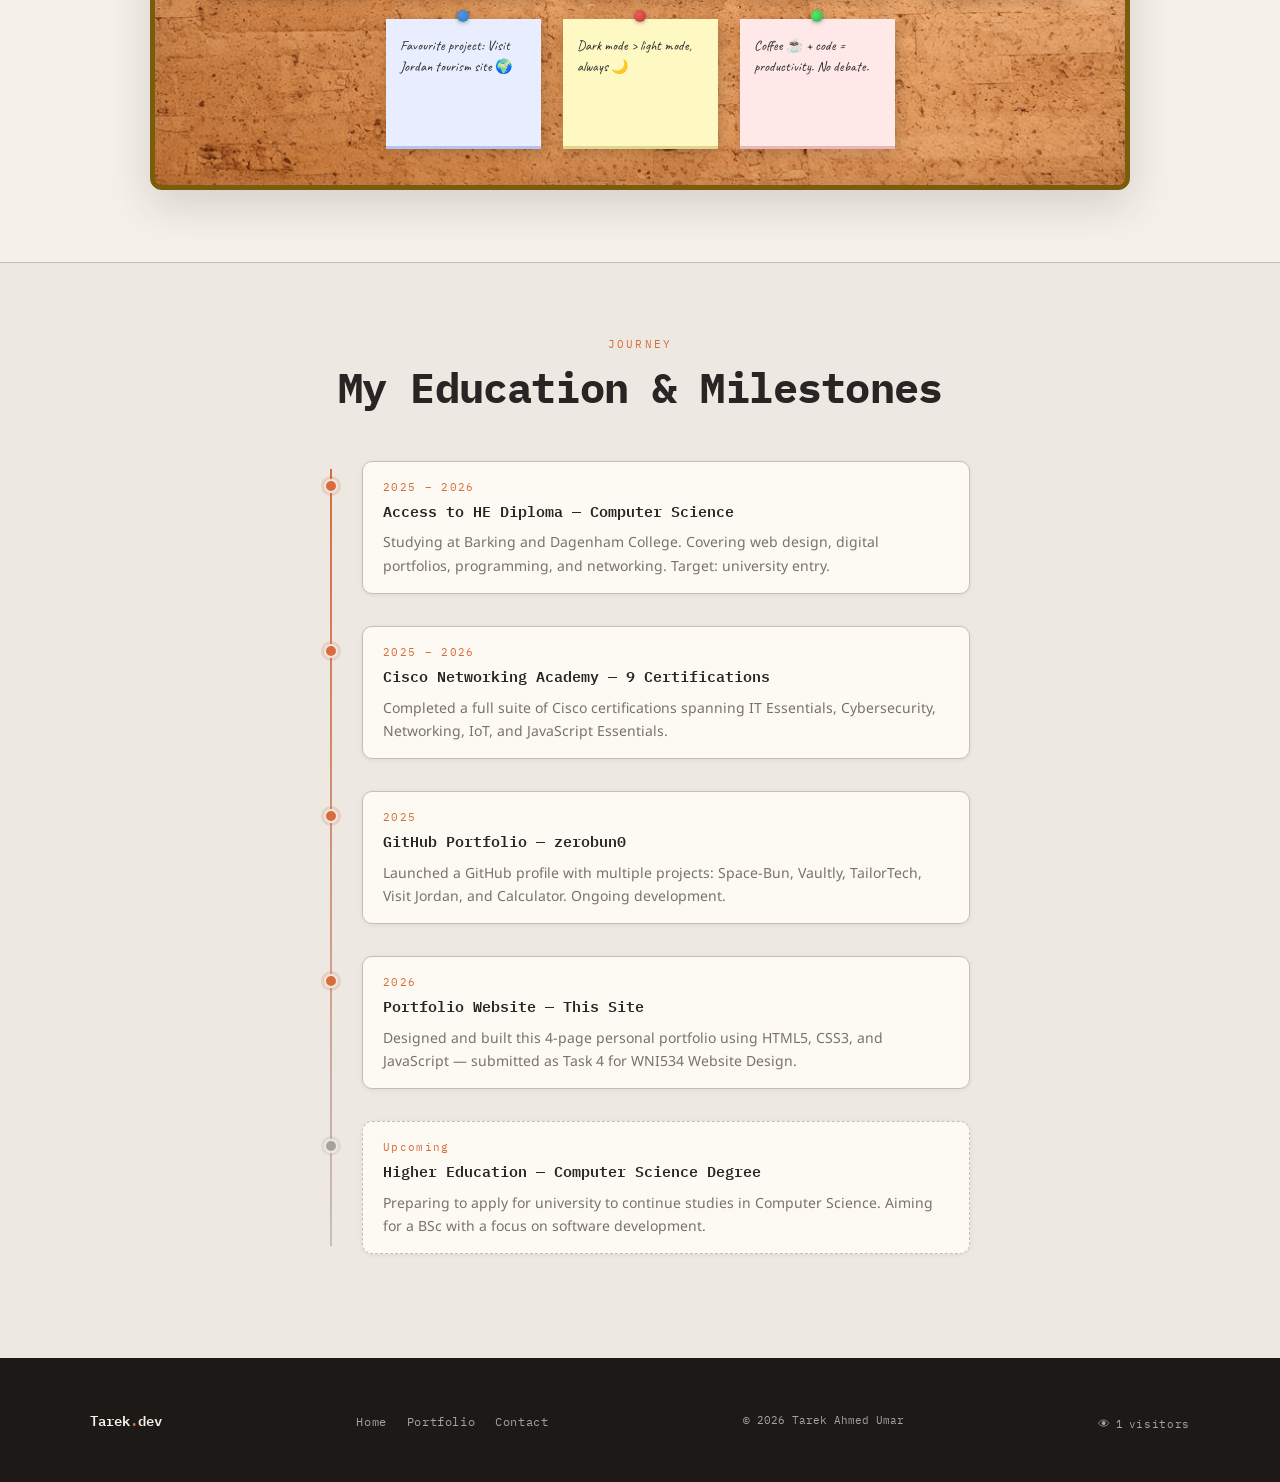
==== commit 4f200648: "Fix live site link for Dog Hotel project" ====
--- a/about.html
+++ b/about.html
@@ -261,10 +261,7 @@
     <p class="music-panel-title" id="music-track-name">Lofi Hip Hop Radio</p>
     <div class="music-bars"><span></span><span></span><span></span><span></span><span></span></div>
     <div class="music-controls">
-      <button class="music-ctrl-btn" id="music-prev" aria-label="Previous track">⏮</button>
       <button class="music-ctrl-btn music-ctrl-main" id="music-play-pause" aria-label="Play/Pause">▶</button>
-      <button class="music-ctrl-btn" id="music-next" aria-label="Next track">⏭</button>
-      <button class="music-ctrl-btn" id="music-mute" aria-label="Mute">🔊</button>
     </div>
   </div>
   <button class="music-btn" id="music-btn" aria-label="Toggle lo-fi music">🎵</button>
--- a/css/style.css
+++ b/css/style.css
@@ -28,7 +28,7 @@
 
 /* ==================== RESET ==================== */
 *, *::before, *::after { box-sizing: border-box; margin: 0; padding: 0; }
-html { scroll-behavior: smooth; font-size: 16px; }
+html { scroll-behavior: smooth; font-size: 16px; scroll-padding-top: var(--nav-h); }
 body {
   font-family: var(--f-sans);
   background: var(--bg);
@@ -996,13 +996,16 @@
 .project-link-btn {
   font-family: var(--f-mono);
   font-size: 11px;
-  color: var(--muted);
-  border: 1px solid var(--border);
+  font-weight: 600;
+  color: var(--accent);
+  border: 1.5px solid var(--accent);
   border-radius: 6px;
-  padding: 4px 10px;
-  transition: color 0.2s, border-color 0.2s;
-}
-.project-link-btn:hover { color: var(--accent); border-color: var(--accent); }
+  padding: 5px 12px;
+  background: rgba(216,108,61,0.08);
+  transition: color 0.2s, border-color 0.2s, background 0.2s;
+  letter-spacing: 0.02em;
+}
+.project-link-btn:hover { background: rgba(216,108,61,0.16); border-color: var(--accent-h); color: var(--accent-h); }
 .project-name {
   font-family: var(--f-mono);
   font-size: 16px;
@@ -1711,6 +1714,27 @@
   .bulletin-board { grid-template-columns: 1fr; }
   .folders-grid { grid-template-columns: repeat(2, 1fr); }
   html { font-size: 15px; }
+  .about-hero { padding: 40px 20px 32px; }
+  .skills-section { padding: 40px 20px; }
+  .cork-section { padding: 40px 20px; }
+  .timeline-section { padding: 40px 20px; }
+  .portfolio-header { padding: 40px 20px 0; }
+  .contact-wrap { padding: 40px 20px 60px; }
+  .section-title { font-size: clamp(1.6rem, 6vw, 2rem); }
+}
+
+/* ==================== TOUCH / MOBILE DEVICE FIXES ==================== */
+@media (hover: none), (pointer: coarse) {
+  /* Hide custom cursor — touch devices don't have a pointer */
+  #cursor-dot, #cursor-ring { display: none !important; }
+  body, button, a, .badge-container { cursor: auto !important; }
+
+  /* Always show carousel nav buttons (no hover on touch) */
+  .carousel-btn { opacity: 1 !important; cursor: auto; }
+  .carousel-dot { cursor: auto; }
+
+  /* Bigger tap targets for carousel buttons */
+  .carousel-btn { width: 34px; height: 34px; font-size: 16px; }
 }
 
 /* ==================== ID BADGE (moved from inline) ==================== */
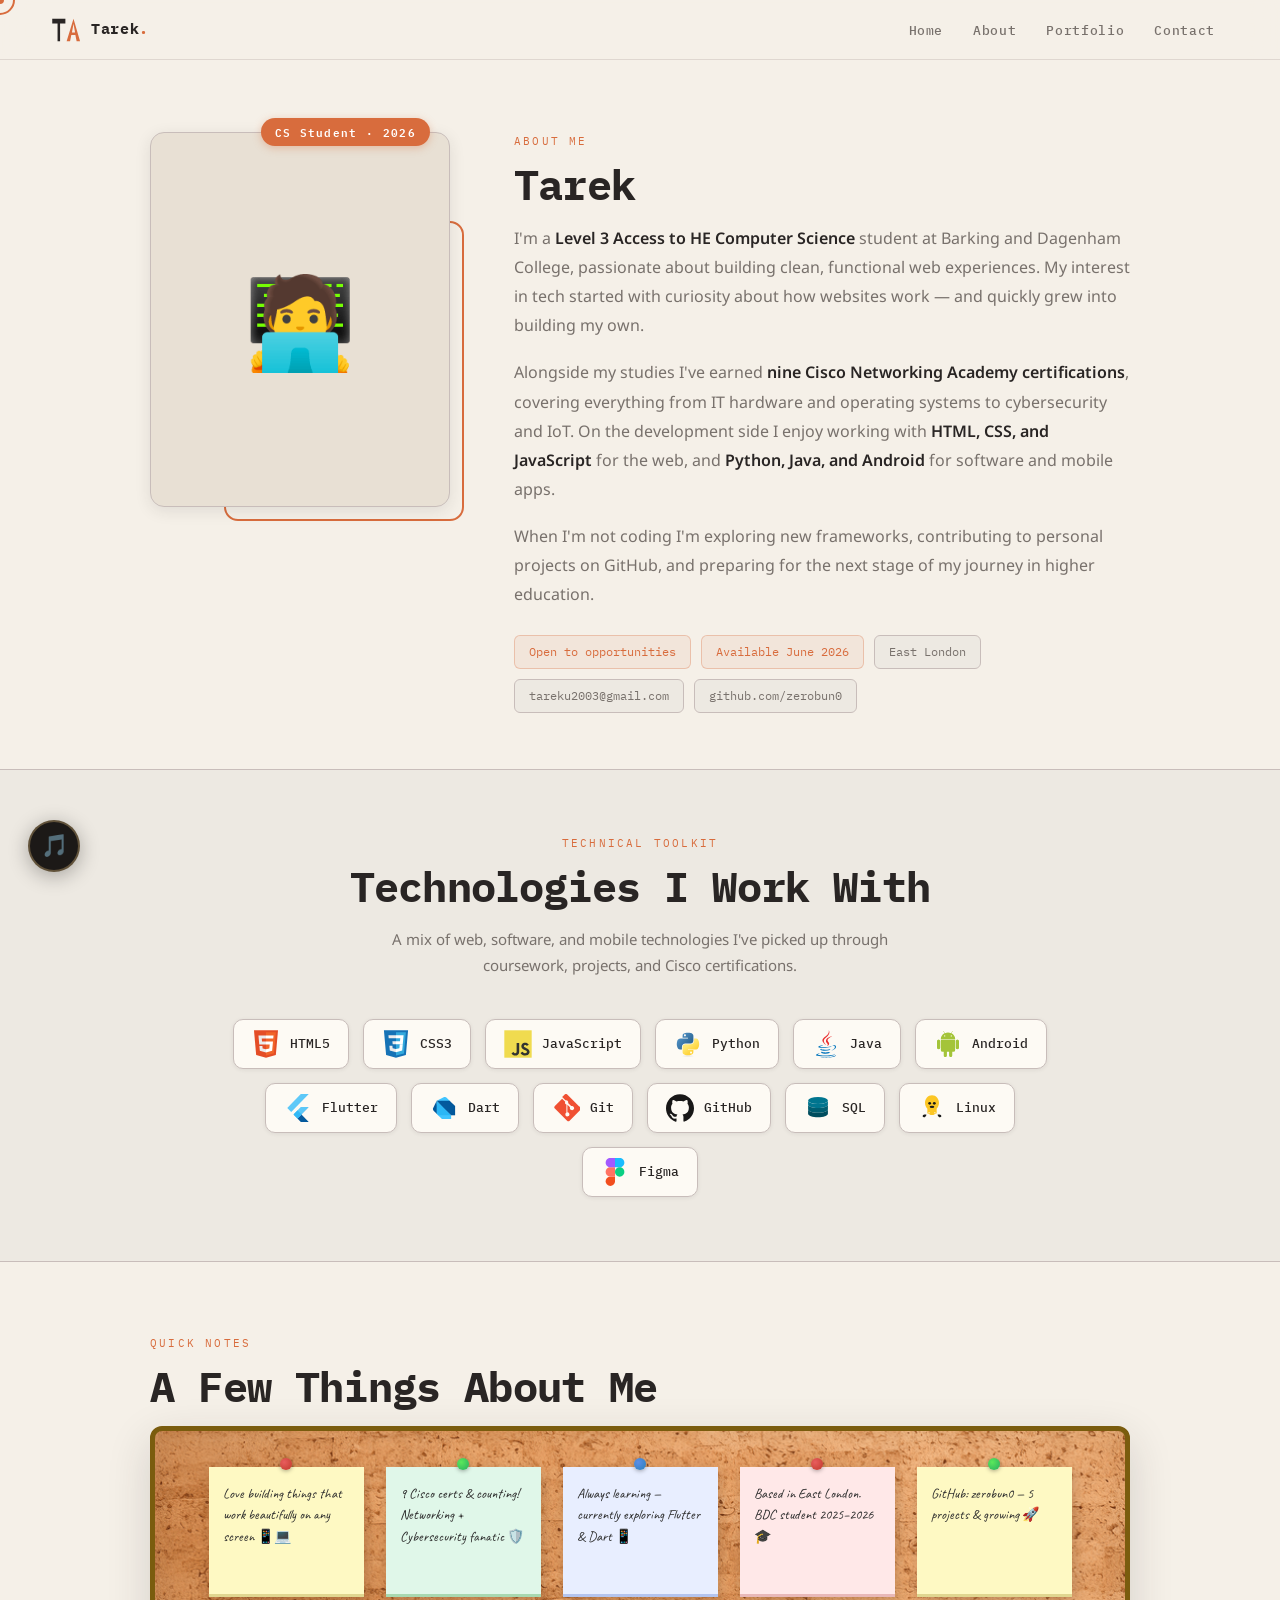
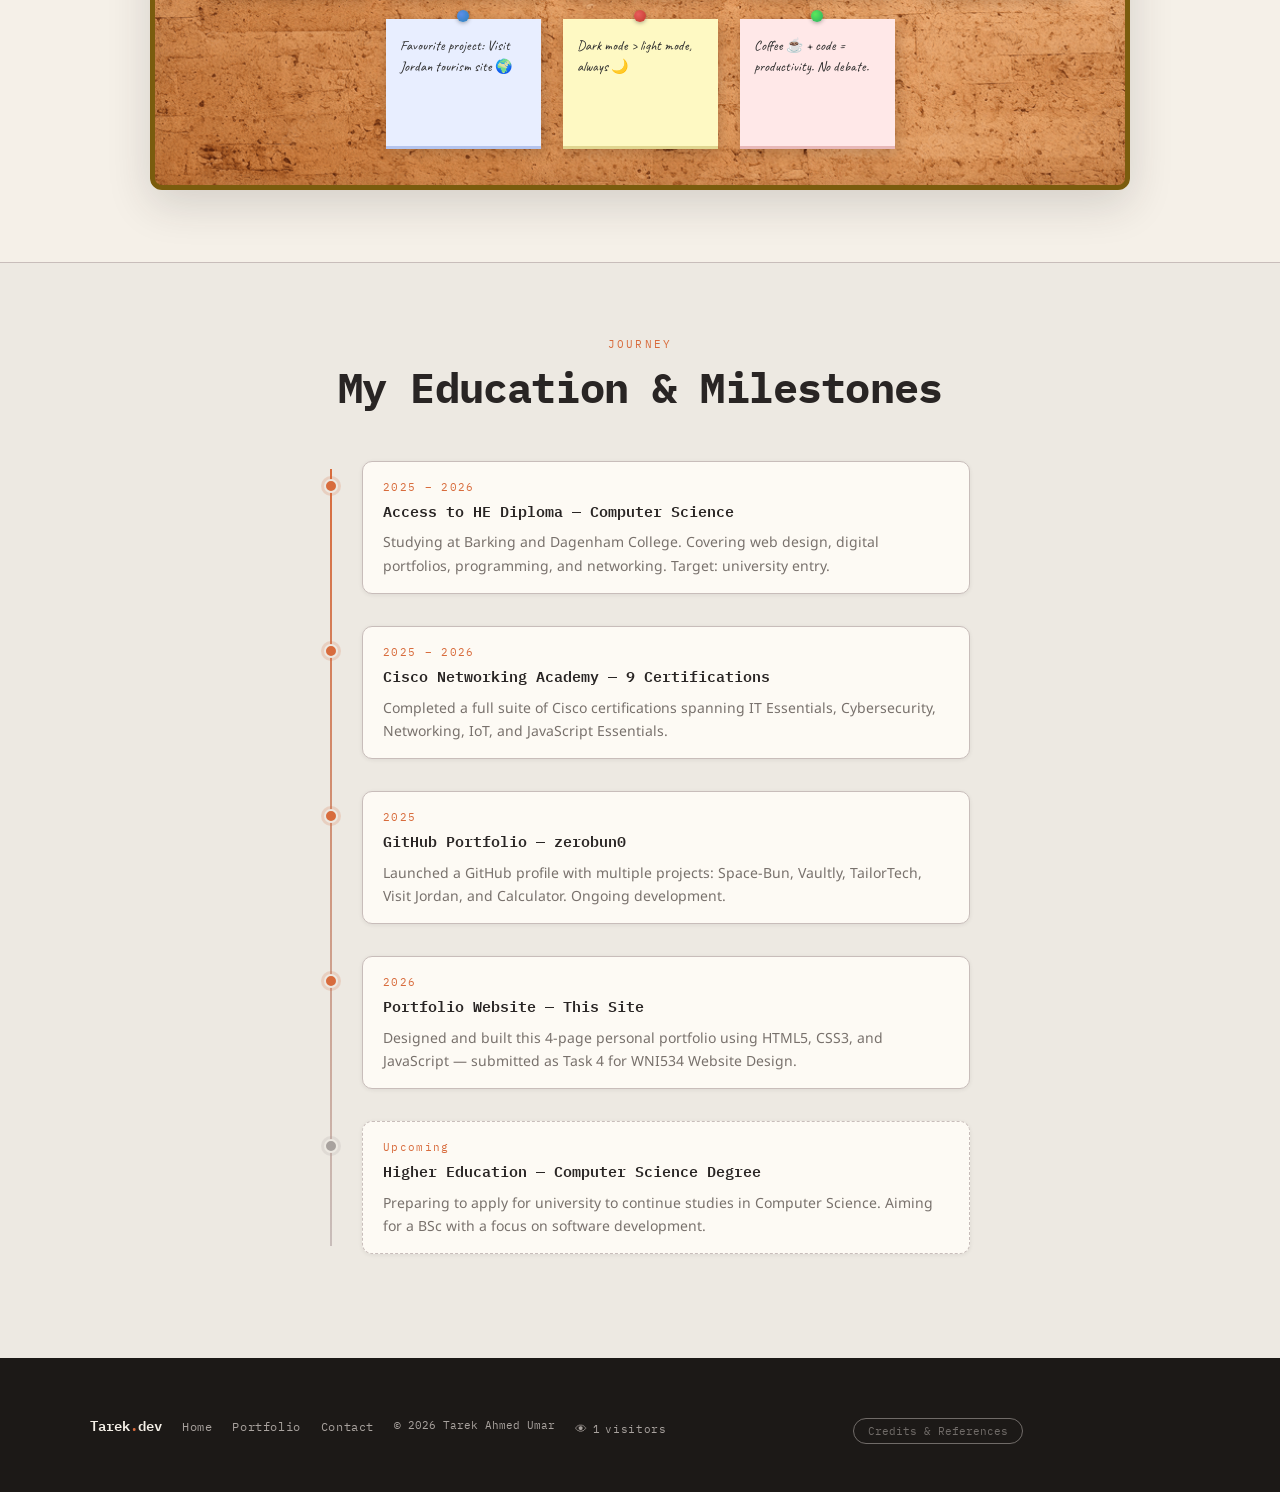
==== commit 6d60f5be: "Add Credits & References button and modal to all pages" ====
--- a/about.html
+++ b/about.html
@@ -251,20 +251,29 @@
     </ul>
     <p class="footer-copy">&copy; 2026 Tarek Ahmed Umar</p>
     <p class="footer-counter"><span id="view-count">—</span> visitors</p>
+    <button class="credits-btn" id="credits-btn" aria-label="View credits and references">Credits &amp; References</button>
+    <div class="credits-modal" id="credits-modal" aria-hidden="true">
+      <div class="credits-modal-inner">
+        <button class="credits-close" id="credits-close" aria-label="Close credits">✕</button>
+        <h3>Credits &amp; References</h3>
+        <ul>
+          <li><strong>AOS.js</strong> — Animate On Scroll Library. <a href="https://michalsnik.github.io/aos/" target="_blank" rel="noopener">michalsnik.github.io/aos</a></li>
+          <li><strong>Typed.js</strong> — JavaScript Typing Animation. <a href="https://mattboldt.com/demos/typed-js/" target="_blank" rel="noopener">mattboldt.com/demos/typed-js</a></li>
+          <li><strong>Google Fonts</strong> — Noto Sans &amp; IBM Plex Mono. <a href="https://fonts.google.com/" target="_blank" rel="noopener">fonts.google.com</a></li>
+          <li><strong>Cisco Networking Academy</strong> — Certification badges and PDFs. <a href="https://www.netacad.com/" target="_blank" rel="noopener">netacad.com</a></li>
+          <li><strong>Coursera / Google IT Support</strong> — Certificate PDFs. <a href="https://www.coursera.org/" target="_blank" rel="noopener">coursera.org</a></li>
+          <li><strong>Code Institute</strong> — 5-Day Coding Challenge certificate. <a href="https://codeinstitute.net/" target="_blank" rel="noopener">codeinstitute.net</a></li>
+          <li><strong>GitHub Pages</strong> — Site hosting. <a href="https://pages.github.com/" target="_blank" rel="noopener">pages.github.com</a></li>
+          <li><strong>Nielsen Norman Group</strong> — Usability heuristics reference. <a href="https://www.nngroup.com/articles/ten-usability-heuristics/" target="_blank" rel="noopener">nngroup.com</a></li>
+          <li><strong>W3C WCAG 2.1</strong> — Accessibility guidelines. <a href="https://www.w3.org/TR/WCAG21/" target="_blank" rel="noopener">w3.org/TR/WCAG21</a></li>
+        </ul>
+      </div>
+    </div>
   </div>
 </footer>
 
-<div id="yt-player-hidden" style="position:fixed;top:-200px;left:-200px;width:1px;height:1px;pointer-events:none;overflow:hidden;" aria-hidden="true"></div>
 <div class="music-widget" id="music-widget">
-  <div class="music-panel" id="music-panel">
-    <p class="music-panel-label">Now Playing</p>
-    <p class="music-panel-title" id="music-track-name">Lofi Hip Hop Radio</p>
-    <div class="music-bars"><span></span><span></span><span></span><span></span><span></span></div>
-    <div class="music-controls">
-      <button class="music-ctrl-btn music-ctrl-main" id="music-play-pause" aria-label="Play/Pause">▶</button>
-    </div>
-  </div>
-  <button class="music-btn" id="music-btn" aria-label="Toggle lo-fi music">🎵</button>
+  <button class="music-btn" id="music-btn" aria-label="Play lo-fi music" data-state="paused">🎵</button>
 </div>
 
 <script src="https://unpkg.com/aos@2.3.4/dist/aos.js"></script>
--- a/css/style.css
+++ b/css/style.css
@@ -1,4 +1,4 @@
-@import url('https://fonts.googleapis.com/css2?family=IBM+Plex+Mono:ital,wght@0,400;0,500;0,600;0,700;1,400&family=Noto+Sans:ital,wght@0,400;0,500;0,600;0,700;1,400&family=Caveat:wght@400;600;700&display=swap');
+@import url('https://fonts.googleapis.com/css2?family=Cinzel:wght@400;700;900&family=IBM+Plex+Mono:ital,wght@0,400;0,500;0,600;0,700;1,400&family=Noto+Sans:ital,wght@0,400;0,500;0,600;0,700;1,400&family=Caveat:wght@400;600;700&display=swap');
 
 /* ==================== VARIABLES ==================== */
 :root {
@@ -683,6 +683,35 @@
   line-height: 1.65;
 }
 
+/* ── Timeline block labels (Education / Milestones) ── */
+.timeline-block-label {
+  display: flex;
+  align-items: center;
+  gap: 9px;
+  margin: 8px 0 22px 42px;   /* align with timeline-body left edge */
+}
+.tlbl-icon {
+  font-size: 16px;
+  line-height: 1;
+}
+.tlbl-text {
+  font-family: var(--f-mono);
+  font-size: 10.5px;
+  font-weight: 700;
+  letter-spacing: 0.18em;
+  text-transform: uppercase;
+  color: var(--muted);
+  padding: 3px 10px;
+  border: 1px solid var(--border);
+  border-radius: 20px;
+  background: var(--bg-2);
+}
+/* Extra top margin before the Milestones label to visually separate blocks */
+.timeline-block-label + .timeline-block-label,
+.timeline-item + .timeline-block-label {
+  margin-top: 36px;
+}
+
 /* ==================== PORTFOLIO PAGE ==================== */
 .portfolio-header {
   padding: 72px clamp(24px, 5vw, 60px) 0;
@@ -1572,13 +1601,16 @@
   gap: 10px;
 }
 .music-btn {
+  position: relative;
   width: 52px;
   height: 52px;
   border-radius: 50%;
   background: var(--bg-dark);
   border: 2px solid rgba(200,169,110,0.4);
   color: #c8a96e;
-  font-size: 20px;
+  font-size: 22px;
+  line-height: 1;
+  padding: 0;
   display: flex;
   align-items: center;
   justify-content: center;
@@ -1591,13 +1623,25 @@
   box-shadow: 0 6px 28px rgba(0,0,0,0.4);
   border-color: rgba(200,169,110,0.8);
 }
-.music-btn.playing {
-  animation: spin-slow 8s linear infinite;
+/* Expanding ring sonar effect when playing */
+.music-btn[data-state="playing"] {
   border-color: #c8a96e;
-}
-@keyframes spin-slow {
-  from { transform: rotate(0deg); }
-  to   { transform: rotate(360deg); }
+  box-shadow: 0 4px 20px rgba(0,0,0,0.3), 0 0 14px rgba(200,169,110,0.35);
+}
+.music-btn[data-state="playing"]::before,
+.music-btn[data-state="playing"]::after {
+  content: '';
+  position: absolute;
+  inset: -3px;
+  border-radius: 50%;
+  border: 2px solid rgba(200,169,110,0.75);
+  animation: ring-expand 2s ease-out infinite;
+  pointer-events: none;
+}
+.music-btn[data-state="playing"]::after { animation-delay: 1s; }
+@keyframes ring-expand {
+  0%   { transform: scale(1);    opacity: 0.85; }
+  100% { transform: scale(2.2);  opacity: 0; }
 }
 .music-panel {
   background: var(--bg-dark);
@@ -1904,3 +1948,1144 @@
 @media (max-width: 768px) {
   .terminal-modal { width: 94vw; }
 }
+
+/* ==================== DARK MODE ==================== */
+/* Smooth transition for all colour-bearing properties */
+body, .nav, .detail-panel, .detail-panel-header, footer,
+.about-hero, .skills-section, .cork-section, .timeline-section,
+.portfolio-header, .portfolio-section, .project-card,
+.contact-wrap, .contact-info, .social-table-wrap, .qr-card,
+.form-input, .form-textarea, .contact-avail, .pin-item,
+.skill-chip, .timeline-body, .detail-table, .detail-table th,
+.detail-table td, .music-btn, .filter-tab, .stat-box,
+.hero, .board-section, .bulletin-board {
+  transition: background-color 0.35s ease, color 0.35s ease,
+              border-color 0.35s ease, box-shadow 0.35s ease;
+}
+
+[data-theme="dark"] {
+  --bg:       #1c1917;
+  --bg-2:     #231f1c;
+  --bg-3:     #2c2420;
+  --bg-card:  #242120;
+  --bg-dark:  #0f0e0d;
+  --border:   #3d3835;
+  --text:     #f5f0e8;
+  --muted:    #a8a29e;
+  --subtle:   #78716c;
+  --sh-sm:    0 1px 4px rgba(0,0,0,0.3);
+  --sh:       0 4px 16px rgba(0,0,0,0.4);
+  --sh-lg:    0 14px 44px rgba(0,0,0,0.6);
+}
+
+[data-theme="dark"] .nav {
+  background: rgba(28,25,23,0.92);
+  border-bottom-color: rgba(61,56,53,0.6);
+}
+[data-theme="dark"] .nav-mobile {
+  background: rgba(28,25,23,0.97);
+  border-bottom-color: var(--border);
+}
+[data-theme="dark"] .detail-panel {
+  background: var(--bg);
+  border-left-color: var(--border);
+}
+[data-theme="dark"] .detail-panel-header {
+  background: rgba(28,25,23,0.96);
+  border-bottom-color: var(--border);
+}
+[data-theme="dark"] .form-input,
+[data-theme="dark"] .form-textarea {
+  background: var(--bg-3);
+  color: var(--text);
+  border-color: var(--border);
+}
+[data-theme="dark"] .form-input::placeholder,
+[data-theme="dark"] .form-textarea::placeholder { color: var(--subtle); }
+[data-theme="dark"] .qr-card img { mix-blend-mode: lighten; filter: invert(1) hue-rotate(180deg); }
+[data-theme="dark"] .bulletin-board { box-shadow: var(--sh-lg); }
+[data-theme="dark"] #toast { background: #0f0e0d; }
+[data-theme="dark"] .cork-board-sm { box-shadow: var(--sh-lg); }
+[data-theme="dark"] .img-lightbox { background: rgba(0,0,0,0.96); }
+[data-theme="dark"] .scatter-terminal > div { background: #101010 !important; }
+[data-theme="dark"] .hero::before { opacity: 0.06; }
+
+/* ==================== DARK MODE TOGGLE BUTTON ==================== */
+.dm-toggle {
+  display: flex;
+  align-items: center;
+  gap: 8px;
+  background: none;
+  border: none;
+  padding: 0;
+  cursor: none;
+  flex-shrink: 0;
+}
+.dm-track {
+  width: 42px;
+  height: 24px;
+  border-radius: 12px;
+  background: var(--bg-3);
+  border: 1.5px solid var(--border);
+  position: relative;
+  transition: background 0.3s, border-color 0.3s;
+  flex-shrink: 0;
+}
+.dm-track::after {
+  content: '';
+  position: absolute;
+  top: 2px;
+  left: 2px;
+  width: 16px;
+  height: 16px;
+  border-radius: 50%;
+  background: var(--muted);
+  transition: transform 0.3s cubic-bezier(0.4,0,0.2,1), background 0.3s;
+}
+[data-theme="dark"] .dm-track {
+  background: rgba(216,108,61,0.25);
+  border-color: rgba(216,108,61,0.5);
+}
+[data-theme="dark"] .dm-track::after {
+  transform: translateX(18px);
+  background: var(--accent);
+}
+.dm-icon {
+  font-size: 14px;
+  line-height: 1;
+  transition: transform 0.4s cubic-bezier(0.4,0,0.2,1);
+  user-select: none;
+}
+[data-theme="dark"] .dm-icon { transform: rotate(180deg); }
+
+/* ==================== FILTER TABS — mobile scroll ==================== */
+.filter-tabs {
+  overflow-x: auto;
+  overflow-y: visible;
+  -webkit-overflow-scrolling: touch;
+  scrollbar-width: none;
+  flex-wrap: nowrap !important;
+  padding-bottom: 1px;
+}
+.filter-tabs::-webkit-scrollbar { display: none; }
+.filter-tab { white-space: nowrap; flex-shrink: 0; }
+
+/* ==================== COLLEGE UNITS — SECTION ==================== */
+.units-term-block { margin-bottom: 52px; }
+.units-term-heading {
+  font-family: var(--f-mono);
+  font-size: 13px;
+  font-weight: 700;
+  color: var(--text);
+  letter-spacing: -0.01em;
+  margin-bottom: 20px;
+  padding-bottom: 10px;
+  border-bottom: 2px solid var(--border);
+  display: flex;
+  align-items: center;
+  gap: 12px;
+}
+.term-pip {
+  display: inline-block;
+  width: 10px;
+  height: 10px;
+  border-radius: 50%;
+  flex-shrink: 0;
+}
+.units-term-grid {
+  display: grid;
+  grid-template-columns: repeat(auto-fill, minmax(220px, 1fr));
+  gap: 18px;
+  align-items: start;
+}
+
+/* Unit card — folder style but wider with task links */
+.unit-card {
+  cursor: default;
+  transition: transform 0.2s ease, filter 0.2s ease;
+  width: 100%;
+}
+.unit-card:hover {
+  transform: translateY(-4px) scale(1.03);
+  filter: drop-shadow(0 8px 20px rgba(41,37,36,0.18));
+}
+[data-theme="dark"] .unit-card:hover {
+  filter: drop-shadow(0 8px 20px rgba(0,0,0,0.5));
+}
+.unit-folder-tab {
+  width: 60%;
+  height: 28px;
+  border-radius: 6px 6px 0 0;
+  margin-left: 8px;
+  filter: brightness(1.08);
+  display: flex;
+  align-items: center;
+  padding: 0 10px;
+}
+.unit-num-badge {
+  font-family: var(--f-mono);
+  font-size: 10px;
+  font-weight: 700;
+  color: rgba(255,255,255,0.92);
+  letter-spacing: 0.06em;
+  text-transform: uppercase;
+}
+.unit-folder-body {
+  border-radius: 0 8px 8px 8px;
+  padding: 14px 14px 14px;
+  display: flex;
+  flex-direction: column;
+  gap: 10px;
+  min-height: 120px;
+  position: relative;
+  background: var(--bg-card);
+  border: 1px solid var(--border);
+  border-top: none;
+  box-shadow: var(--sh-sm);
+}
+.unit-card-name {
+  font-family: var(--f-mono);
+  font-size: 12px;
+  font-weight: 700;
+  color: var(--text);
+  line-height: 1.3;
+}
+.unit-card-desc {
+  font-size: 11px;
+  color: var(--muted);
+  line-height: 1.55;
+  flex: 1;
+}
+/* ── Task rows inside unit cards ─────────────────────────── */
+.unit-task-list {
+  display: flex;
+  flex-direction: column;
+  gap: 3px;
+  margin-top: 4px;
+}
+.task-row {
+  display: flex;
+  align-items: center;
+  gap: 6px;
+  width: 100%;
+  padding: 5px 8px;
+  border-radius: 6px;
+  border: 1px solid var(--border);
+  background: var(--bg-2);
+  cursor: none;
+  font-family: var(--f-mono);
+  font-size: 10.5px;
+  color: var(--text);
+  text-align: left;
+  transition: background 0.16s, border-color 0.16s, transform 0.14s, box-shadow 0.14s;
+  position: relative;
+  overflow: hidden;
+}
+.task-row::before {
+  content: '';
+  position: absolute;
+  inset: 0;
+  background: linear-gradient(90deg, rgba(216,108,61,0.12) 0%, transparent 100%);
+  opacity: 0;
+  transition: opacity 0.2s;
+}
+.task-row:hover {
+  border-color: rgba(216,108,61,0.5);
+  background: var(--bg-3);
+  transform: translateX(2px);
+  box-shadow: 0 2px 8px rgba(216,108,61,0.12);
+}
+.task-row:hover::before { opacity: 1; }
+.task-row:active { transform: translateX(1px) scale(0.99); }
+.tr-icon  { font-size: 11px; flex-shrink: 0; }
+.tr-label { flex: 1; font-weight: 600; letter-spacing: 0.02em; }
+.tr-view  {
+  font-size: 9.5px;
+  font-weight: 700;
+  letter-spacing: 0.06em;
+  color: var(--accent);
+  opacity: 0;
+  transform: translateX(-4px);
+  transition: opacity 0.18s, transform 0.18s;
+  white-space: nowrap;
+}
+.task-row:hover .tr-view {
+  opacity: 1;
+  transform: translateX(0);
+}
+[data-theme="dark"] .task-row {
+  background: rgba(255,255,255,0.04);
+  border-color: rgba(255,255,255,0.1);
+}
+[data-theme="dark"] .task-row:hover {
+  background: rgba(255,255,255,0.08);
+  border-color: rgba(216,108,61,0.45);
+}
+.task-row-oversize { opacity: 0.72; }
+.task-row-oversize .tr-icon { filter: grayscale(0.5); }
+.tr-dl { color: var(--muted); font-size: 9px; }
+
+/* ==================== COURSERA / EXTRA CERTS SECTION ==================== */
+.extra-certs-section {
+  margin-top: 48px;
+  padding-top: 32px;
+  border-top: 1px solid var(--border);
+}
+.extra-certs-title {
+  font-family: var(--f-mono);
+  font-size: 12px;
+  letter-spacing: 0.16em;
+  text-transform: uppercase;
+  color: var(--subtle);
+  margin-bottom: 20px;
+}
+.extra-certs-grid {
+  display: grid;
+  grid-template-columns: repeat(auto-fill, minmax(180px, 1fr));
+  gap: 14px;
+}
+.extra-cert-card {
+  background: var(--bg-card);
+  border: 1px solid var(--border);
+  border-radius: var(--r);
+  padding: 16px 14px;
+  box-shadow: var(--sh-sm);
+  display: flex;
+  flex-direction: column;
+  gap: 8px;
+  transition: transform 0.2s var(--ease), box-shadow 0.2s, border-color 0.2s;
+  text-decoration: none;
+  cursor: none;
+  text-align: left;
+  width: 100%;
+  color: inherit;
+  font-family: inherit;
+  position: relative;
+  overflow: hidden;
+}
+.extra-cert-card::after {
+  content: '↗';
+  position: absolute;
+  top: 10px; right: 12px;
+  font-size: 13px;
+  color: var(--accent);
+  opacity: 0;
+  transform: translateX(-4px);
+  transition: opacity 0.18s, transform 0.18s;
+}
+.extra-cert-card:hover::after { opacity: 1; transform: translateX(0); }
+.extra-cert-card:hover {
+  transform: translateY(-4px);
+  box-shadow: var(--sh);
+  border-color: var(--accent);
+}
+.extra-cert-issuer {
+  font-family: var(--f-mono);
+  font-size: 9.5px;
+  letter-spacing: 0.12em;
+  text-transform: uppercase;
+  color: var(--accent);
+}
+.extra-cert-name {
+  font-family: var(--f-mono);
+  font-size: 11.5px;
+  font-weight: 600;
+  color: var(--text);
+  line-height: 1.35;
+}
+.extra-cert-view {
+  font-family: var(--f-mono);
+  font-size: 10px;
+  color: var(--muted);
+  margin-top: auto;
+  display: flex;
+  align-items: center;
+  gap: 4px;
+}
+
+/* ==================== CURRENT TIMELINE ENTRY HIGHLIGHT ==================== */
+.timeline-item.current .timeline-body {
+  border-color: var(--accent);
+  background: rgba(216,108,61,0.04);
+}
+.timeline-item.current .timeline-dot {
+  background: var(--accent);
+  box-shadow: 0 0 0 3px rgba(216,108,61,0.25), 0 0 0 6px rgba(216,108,61,0.08);
+}
+[data-theme="dark"] .timeline-item.current .timeline-body {
+  background: rgba(216,108,61,0.08);
+}
+
+/* ==================== RESPONSIVE UNIT CARDS ==================== */
+@media (max-width: 600px) {
+  .units-term-grid {
+    grid-template-columns: repeat(auto-fill, minmax(160px, 1fr));
+    gap: 12px;
+  }
+}
+@media (max-width: 420px) {
+  .units-term-grid {
+    grid-template-columns: 1fr 1fr;
+    gap: 10px;
+  }
+  .extra-certs-grid {
+    grid-template-columns: 1fr;
+  }
+}
+
+/* ==================== DOCUMENT VIEWER MODAL ==================== */
+.dv-overlay {
+  position: fixed;
+  inset: 0;
+  background: rgba(20,17,15,0.72);
+  backdrop-filter: blur(6px);
+  -webkit-backdrop-filter: blur(6px);
+  z-index: 2000;
+  opacity: 0;
+  pointer-events: none;
+  transition: opacity 0.28s var(--ease);
+}
+.dv-overlay.open { opacity: 1; pointer-events: auto; }
+
+.dv-modal {
+  position: fixed;
+  inset: 0;
+  z-index: 2001;
+  display: flex;
+  flex-direction: column;
+  background: var(--bg);
+  transform: translateY(32px) scale(0.97);
+  opacity: 0;
+  pointer-events: none;
+  transition: transform 0.32s var(--ease), opacity 0.28s var(--ease);
+  border-radius: 0;
+}
+.dv-modal.open {
+  transform: translateY(0) scale(1);
+  opacity: 1;
+  pointer-events: auto;
+}
+@media (min-width: 600px) {
+  .dv-modal {
+    inset: 32px;
+    border-radius: 16px;
+    box-shadow: 0 32px 80px rgba(20,17,15,0.4);
+  }
+}
+.dv-header {
+  display: flex;
+  align-items: center;
+  justify-content: space-between;
+  gap: 16px;
+  padding: 14px 20px;
+  background: var(--bg-2);
+  border-bottom: 1px solid var(--border);
+  border-radius: 16px 16px 0 0;
+  flex-shrink: 0;
+}
+.dv-header-text {
+  display: flex;
+  flex-direction: column;
+  gap: 1px;
+  min-width: 0;
+}
+.dv-unit-label {
+  font-family: var(--f-mono);
+  font-size: 10px;
+  font-weight: 700;
+  letter-spacing: 0.1em;
+  text-transform: uppercase;
+  color: var(--accent);
+}
+.dv-title {
+  font-family: var(--f-mono);
+  font-size: 13px;
+  font-weight: 600;
+  color: var(--text);
+  white-space: nowrap;
+  overflow: hidden;
+  text-overflow: ellipsis;
+}
+.dv-header-actions {
+  display: flex;
+  align-items: center;
+  gap: 10px;
+  flex-shrink: 0;
+}
+.dv-dl-btn {
+  font-family: var(--f-mono);
+  font-size: 11px;
+  font-weight: 600;
+  padding: 6px 12px;
+  border-radius: 6px;
+  background: rgba(216,108,61,0.12);
+  border: 1.5px solid rgba(216,108,61,0.35);
+  color: var(--accent);
+  text-decoration: none;
+  transition: background 0.18s, border-color 0.18s;
+  display: inline-flex;
+  align-items: center;
+  gap: 4px;
+}
+.dv-dl-btn:hover { background: rgba(216,108,61,0.2); border-color: var(--accent); }
+.dv-close-btn {
+  width: 32px;
+  height: 32px;
+  border-radius: 50%;
+  border: 1.5px solid var(--border);
+  background: var(--bg-3);
+  color: var(--muted);
+  font-size: 14px;
+  cursor: none;
+  display: flex;
+  align-items: center;
+  justify-content: center;
+  transition: background 0.18s, color 0.18s, border-color 0.18s;
+}
+.dv-close-btn:hover { background: var(--accent); color: #fff; border-color: var(--accent); }
+
+.dv-body {
+  flex: 1;
+  position: relative;
+  overflow: hidden;
+}
+#dv-frame {
+  width: 100%;
+  height: 100%;
+  border: none;
+  display: block;
+}
+.dv-loading {
+  position: absolute;
+  inset: 0;
+  display: flex;
+  flex-direction: column;
+  align-items: center;
+  justify-content: center;
+  gap: 14px;
+  background: var(--bg);
+  z-index: 2;
+  font-family: var(--f-mono);
+  font-size: 13px;
+  color: var(--muted);
+  transition: opacity 0.3s;
+}
+.dv-loading.hidden { opacity: 0; pointer-events: none; }
+.dv-spin {
+  width: 36px;
+  height: 36px;
+  border: 3px solid var(--border);
+  border-top-color: var(--accent);
+  border-radius: 50%;
+  animation: dvSpin 0.7s linear infinite;
+}
+@keyframes dvSpin { to { transform: rotate(360deg); } }
+.dv-note {
+  position: absolute;
+  bottom: 16px;
+  left: 50%;
+  transform: translateX(-50%);
+  background: var(--bg-2);
+  border: 1px solid var(--border);
+  border-radius: 8px;
+  padding: 8px 14px;
+  font-family: var(--f-mono);
+  font-size: 10px;
+  color: var(--muted);
+  text-align: center;
+  max-width: 480px;
+  width: calc(100% - 48px);
+  z-index: 3;
+  line-height: 1.6;
+  opacity: 0;
+  transition: opacity 0.4s 1s;
+}
+.dv-note.show { opacity: 1; }
+.dv-note a { color: var(--accent); }
+
+/* ==================== TASK HOVER PEEK TOOLTIP ==================== */
+.task-peek {
+  position: fixed;
+  z-index: 10500;
+  width: 280px;
+  background: var(--bg-card);
+  border: 1px solid var(--border);
+  border-radius: 14px;
+  overflow: hidden;
+  pointer-events: none;         /* invisible → no captures */
+  opacity: 0;
+  transform: translateY(10px) scale(0.96);
+  transition: opacity 0.2s var(--ease), transform 0.2s var(--ease);
+  box-shadow: 0 14px 44px rgba(0,0,0,0.18), 0 4px 14px rgba(0,0,0,0.1);
+}
+.task-peek.visible {
+  opacity: 1;
+  transform: translateY(0) scale(1);
+  /* pointer-events stays none on the whole tooltip — only footer is interactive.
+     This prevents the peek from blocking mouse events to adjacent badges. */
+}
+.task-peek.visible .task-peek-footer {
+  pointer-events: auto;         /* footer (including CTA) is clickable */
+}
+/* CTA "Open ↗" — make it feel clickable */
+.task-peek-cta {
+  cursor: none;                 /* stays with custom cursor */
+  padding: 4px 8px;
+  border-radius: 5px;
+  transition: background 0.15s, color 0.15s;
+}
+.task-peek.visible:hover .task-peek-footer { background: var(--bg-2); }
+.task-peek-footer:hover .task-peek-cta {
+  background: var(--accent);
+  color: #fff;
+}
+/* ── Preview window (iframe scaled down) ── */
+.task-peek-preview {
+  width: 280px;
+  height: 168px;
+  position: relative;
+  overflow: hidden;
+  background: #f5f7fa;
+  border-bottom: 1px solid var(--border);
+  flex-shrink: 0;
+}
+/* Badge image (used instead of iframe for Cisco cert cards) */
+.task-peek-badge-img {
+  position: absolute;
+  inset: 0;
+  width: 100%;
+  height: 100%;
+  object-fit: contain;
+  padding: 22px 32px;
+  box-sizing: border-box;
+  background: var(--bg-card);
+  z-index: 1;
+}
+.task-peek-badge-img.hidden { display: none; }
+
+.task-peek-frame {
+  /* 1120px × 0.25 = 280px; 672px × 0.25 = 168px */
+  width: 1120px;
+  height: 672px;
+  border: none;
+  display: block;
+  transform: scale(0.25);
+  transform-origin: top left;
+  pointer-events: none;
+  background: #fff;
+}
+/* Loading / no-preview overlays */
+.task-peek-loading,
+.task-peek-no-preview {
+  position: absolute;
+  inset: 0;
+  display: flex;
+  flex-direction: column;
+  align-items: center;
+  justify-content: center;
+  gap: 8px;
+  background: var(--bg-2);
+  font-family: var(--f-mono);
+  font-size: 10px;
+  color: var(--muted);
+  transition: opacity 0.25s;
+  z-index: 2;
+}
+.task-peek-loading.hidden,
+.task-peek-no-preview.hidden { opacity: 0; pointer-events: none; }
+.task-peek-no-icon { font-size: 28px; }
+.task-peek-spin {
+  width: 22px; height: 22px;
+  border: 2.5px solid var(--border);
+  border-top-color: var(--accent);
+  border-radius: 50%;
+  animation: peekSpin 0.72s linear infinite;
+}
+@keyframes peekSpin { to { transform: rotate(360deg); } }
+/* ── Footer: icon + label + CTA ── */
+.task-peek-footer {
+  padding: 9px 12px 10px;
+  display: flex;
+  align-items: center;
+  gap: 8px;
+}
+.task-peek-icon { font-size: 16px; flex-shrink: 0; }
+.task-peek-info {
+  flex: 1; min-width: 0;
+  display: flex;
+  flex-direction: column;
+  gap: 2px;
+}
+.task-peek-type {
+  font-family: var(--f-mono);
+  font-size: 8.5px;
+  color: var(--accent);
+  text-transform: uppercase;
+  letter-spacing: 0.1em;
+  font-weight: 600;
+}
+.task-peek-label {
+  font-family: var(--f-mono);
+  font-size: 11px;
+  color: var(--text);
+  font-weight: 600;
+  white-space: nowrap;
+  overflow: hidden;
+  text-overflow: ellipsis;
+}
+.task-peek-cta {
+  font-family: var(--f-mono);
+  font-size: 10px;
+  color: var(--accent);
+  font-weight: 700;
+  flex-shrink: 0;
+}
+[data-theme="dark"] .task-peek-preview { background: #1a1d22; }
+[data-theme="dark"] .task-peek-frame   { background: #1a1d22; }
+[data-theme="dark"] .task-peek {
+  box-shadow: 0 14px 44px rgba(0,0,0,0.5), 0 4px 14px rgba(0,0,0,0.25);
+}
+
+/* ==================== CERT PANEL PDF PREVIEW ==================== */
+.dp-pdf-preview {
+  margin: 16px 0 12px;
+  display: none;
+}
+.dp-pdf-preview.show { display: block; }
+.dp-pdf-label {
+  font-family: var(--f-mono);
+  font-size: 10px;
+  font-weight: 700;
+  letter-spacing: 0.12em;
+  text-transform: uppercase;
+  color: var(--muted);
+  margin-bottom: 10px;
+}
+.dp-pdf-frame-wrap {
+  position: relative;
+  width: 100%;
+  border-radius: 10px;
+  overflow: hidden;
+  border: 1.5px solid var(--border);
+  box-shadow: var(--sh);
+  background: #fff;
+}
+.dp-pdf-frame {
+  width: 100%;
+  height: 340px;
+  border: none;
+  display: block;
+}
+.dp-pdf-overlay-hint {
+  position: absolute;
+  bottom: 0;
+  left: 0;
+  right: 0;
+  background: linear-gradient(to top, rgba(20,17,15,0.55) 0%, transparent 100%);
+  color: rgba(255,255,255,0.85);
+  font-family: var(--f-mono);
+  font-size: 9.5px;
+  font-weight: 600;
+  letter-spacing: 0.06em;
+  text-align: center;
+  padding: 14px 12px 10px;
+  pointer-events: none;
+  opacity: 1;
+  transition: opacity 0.3s;
+}
+.dp-pdf-frame-wrap:hover .dp-pdf-overlay-hint { opacity: 0; }
+[data-theme="dark"] .dp-pdf-frame-wrap { background: #2a2420; }
+
+/* ==================== DOC VIEWER — CURSOR HANDOFF ==================== */
+/* When the full-screen iframe is open the JS cursor can't track inside the
+   iframe (separate browsing context).  Restore the OS cursor for the whole
+   modal so the user always has a visible pointer. */
+body.dv-open { cursor: auto !important; }
+body.dv-open button,
+body.dv-open a { cursor: auto !important; }
+body.dv-open #cursor-dot,
+body.dv-open #cursor-ring {
+  opacity: 0 !important;
+  pointer-events: none;
+  transition: opacity 0.15s !important;
+}
+
+/* ==================== SPLASH / ENTRY SCREEN ==================== */
+
+/* ── Outer shell ── */
+#splash-screen {
+  position: fixed;
+  inset: 0;
+  z-index: 99999;
+  background: #0d0b09;
+  display: flex;
+  align-items: center;
+  justify-content: center;
+  overflow: hidden;
+  /* Iris-close exit via clip-path */
+  clip-path: circle(142% at 50% 50%);
+  transition: clip-path 0.88s cubic-bezier(0.76, 0, 0.24, 1);
+}
+#splash-screen.sp-exit {
+  clip-path: circle(0% at 50% 50%);
+  pointer-events: none;
+}
+#splash-screen.sp-gone {
+  display: none;
+}
+
+/* ── Moving dot grid ── */
+.sp-grid {
+  position: absolute;
+  inset: -120%;
+  background-image:
+    radial-gradient(circle, rgba(216,108,61,0.22) 1px, transparent 1px);
+  background-size: 52px 52px;
+  animation: sp-grid-drift 30s linear infinite;
+  pointer-events: none;
+}
+@keyframes sp-grid-drift {
+  0%   { transform: translate(0, 0); }
+  100% { transform: translate(52px, 52px); }
+}
+
+/* ── Ambient glowing orbs ── */
+.sp-orb {
+  position: absolute;
+  border-radius: 50%;
+  pointer-events: none;
+}
+.sp-orb-1 {
+  width: 800px; height: 800px;
+  background: radial-gradient(circle, rgba(216,108,61,0.14) 0%, transparent 65%);
+  top: -220px; right: -160px;
+  animation: sp-orb-breathe 10s ease-in-out infinite;
+}
+.sp-orb-2 {
+  width: 560px; height: 560px;
+  background: radial-gradient(circle, rgba(216,108,61,0.10) 0%, transparent 65%);
+  bottom: -120px; left: -100px;
+  animation: sp-orb-breathe 13s ease-in-out infinite reverse;
+}
+.sp-orb-3 {
+  width: 320px; height: 320px;
+  background: radial-gradient(circle, rgba(216,108,61,0.08) 0%, transparent 65%);
+  top: 42%; left: 18%;
+  animation: sp-orb-breathe 7.5s ease-in-out infinite 1.2s;
+}
+@keyframes sp-orb-breathe {
+  0%, 100% { transform: scale(1)    translate(0, 0);     opacity: 0.7; }
+  50%       { transform: scale(1.12) translate(18px, -22px); opacity: 1;   }
+}
+
+/* ── Particle canvas ── */
+.sp-canvas {
+  position: absolute;
+  inset: 0;
+  width: 100%;
+  height: 100%;
+  pointer-events: none;
+}
+
+/* ── Subtle scanline texture ── */
+.sp-scanlines {
+  position: absolute;
+  inset: 0;
+  background: repeating-linear-gradient(
+    0deg,
+    transparent,
+    transparent 3px,
+    rgba(0,0,0,0.025) 3px,
+    rgba(0,0,0,0.025) 4px
+  );
+  pointer-events: none;
+}
+
+/* ── Corner bracket decorations ── */
+.sp-corner {
+  position: absolute;
+  width: 44px; height: 44px;
+  pointer-events: none;
+  opacity: 0;
+  animation: sp-corner-appear 0.7s cubic-bezier(0.34, 1.56, 0.64, 1) 0.15s forwards;
+}
+.sp-tl { top: 22px; left: 22px;
+  border-top: 1.5px solid rgba(216,108,61,0.5);
+  border-left: 1.5px solid rgba(216,108,61,0.5); }
+.sp-tr { top: 22px; right: 22px;
+  border-top: 1.5px solid rgba(216,108,61,0.5);
+  border-right: 1.5px solid rgba(216,108,61,0.5); }
+.sp-bl { bottom: 22px; left: 22px;
+  border-bottom: 1.5px solid rgba(216,108,61,0.5);
+  border-left: 1.5px solid rgba(216,108,61,0.5); }
+.sp-br { bottom: 22px; right: 22px;
+  border-bottom: 1.5px solid rgba(216,108,61,0.5);
+  border-right: 1.5px solid rgba(216,108,61,0.5); }
+@keyframes sp-corner-appear {
+  from { opacity: 0; transform: scale(0.75); }
+  to   { opacity: 1; transform: scale(1); }
+}
+
+/* ── Main content container ── */
+.sp-content {
+  position: relative;
+  z-index: 2;
+  text-align: center;
+  display: flex;
+  flex-direction: column;
+  align-items: center;
+  padding: 2rem;
+  max-width: 960px;
+  width: 100%;
+}
+
+/* ── Eyebrow label ── */
+.sp-eyebrow {
+  font-family: var(--f-mono);
+  font-size: 0.7rem;
+  letter-spacing: 0.38em;
+  color: var(--accent);
+  text-transform: uppercase;
+  margin-bottom: 2.2rem;
+  opacity: 0;
+  animation: sp-fade-up 0.7s var(--ease) 0.35s forwards;
+}
+
+/* ── WELCOME title ── */
+.sp-title {
+  font-family: 'Cinzel', serif;
+  font-size: clamp(3.2rem, 12vw, 10.5rem);
+  font-weight: 700;
+  letter-spacing: 0.22em;
+  color: #f0ebe4;
+  line-height: 1;
+  margin-bottom: 1.8rem;
+  display: flex;
+  justify-content: center;
+  perspective: 600px;
+}
+/* Individual letter stagger */
+.sp-l {
+  display: inline-block;
+  opacity: 0;
+  transform: translateY(44px) rotateX(25deg);
+  animation: sp-letter-in 0.65s cubic-bezier(0.34, 1.44, 0.64, 1)
+             calc(0.62s + var(--i) * 0.072s) forwards;
+}
+/* Warm glow added via JS class after all letters appear */
+.sp-title.sp-glow .sp-l {
+  text-shadow:
+    0 0 28px rgba(216,108,61,0.42),
+    0 0 64px rgba(216,108,61,0.18),
+    0 0 130px rgba(216,108,61,0.08);
+  transition: text-shadow 0.6s ease;
+}
+@keyframes sp-letter-in {
+  to { opacity: 1; transform: translateY(0) rotateX(0); }
+}
+
+/* ── Name line ── */
+.sp-name {
+  font-family: var(--f-mono);
+  font-size: clamp(0.68rem, 1.6vw, 0.86rem);
+  letter-spacing: 0.3em;
+  color: #6b6460;
+  text-transform: uppercase;
+  margin-bottom: 2.2rem;
+  opacity: 0;
+  animation: sp-fade-up 0.6s var(--ease) 1.55s forwards;
+}
+
+/* ── Horizontal rule ── */
+.sp-rule {
+  width: 0;
+  height: 1px;
+  background: linear-gradient(90deg, transparent, var(--accent), transparent);
+  margin: 0 auto 2.8rem;
+  animation: sp-rule-grow 0.8s var(--ease) 1.8s forwards;
+}
+@keyframes sp-rule-grow {
+  from { width: 0;     opacity: 0; }
+  to   { width: 110px; opacity: 1; }
+}
+
+/* ── Enter button ── */
+.sp-enter {
+  position: relative;
+  display: inline-flex;
+  align-items: center;
+  gap: 0.55rem;
+  font-family: var(--f-mono);
+  font-size: 0.82rem;
+  letter-spacing: 0.24em;
+  text-transform: uppercase;
+  color: #ddd5cc;
+  background: transparent;
+  border: 1px solid rgba(216,108,61,0.38);
+  padding: 0.9rem 2.6rem;
+  cursor: none;
+  overflow: hidden;
+  opacity: 0;
+  animation: sp-fade-up 0.7s var(--ease) 2.15s forwards;
+  transition:
+    border-color 0.3s,
+    color 0.3s,
+    transform 0.28s cubic-bezier(0.34, 1.56, 0.64, 1),
+    box-shadow 0.35s;
+}
+/* Sweep shine on hover */
+.sp-enter__shine {
+  position: absolute;
+  inset: 0;
+  background: linear-gradient(
+    105deg,
+    transparent 30%,
+    rgba(216,108,61,0.1) 50%,
+    transparent 70%
+  );
+  transform: translateX(-100%);
+  transition: transform 0.5s var(--ease);
+}
+.sp-enter__arrow {
+  display: inline-block;
+  font-size: 1.05rem;
+  transition: transform 0.28s var(--ease);
+}
+.sp-enter:hover {
+  border-color: var(--accent);
+  color: var(--accent);
+  transform: translateY(-3px);
+  box-shadow:
+    0 0 14px rgba(216,108,61,0.22),
+    0 0 30px rgba(216,108,61,0.10),
+    0 0 60px rgba(216,108,61,0.05);
+}
+.sp-enter:hover .sp-enter__shine {
+  transform: translateX(100%);
+}
+.sp-enter:hover .sp-enter__arrow {
+  transform: translateX(5px);
+}
+.sp-enter:active {
+  transform: translateY(-1px) scale(0.97);
+}
+/* Flash state on click */
+.sp-enter.sp-flash {
+  border-color: var(--accent);
+  color: var(--accent);
+  box-shadow:
+    0 0 24px rgba(216,108,61,0.55),
+    0 0 52px rgba(216,108,61,0.28),
+    0 0 90px rgba(216,108,61,0.12);
+  pointer-events: none;
+  transform: scale(1.04);
+}
+
+/* ── Audio note ── */
+.sp-audio-note {
+  display: flex;
+  align-items: center;
+  gap: 0.4rem;
+  font-family: var(--f-mono);
+  font-size: 0.66rem;
+  letter-spacing: 0.08em;
+  color: #3e3a37;
+  margin-top: 1.5rem;
+  opacity: 0;
+  animation: sp-fade-in 0.6s var(--ease) 2.75s forwards;
+}
+
+/* ── Keyframes ── */
+@keyframes sp-fade-up {
+  from { opacity: 0; transform: translateY(20px); }
+  to   { opacity: 1; transform: translateY(0); }
+}
+@keyframes sp-fade-in {
+  from { opacity: 0; }
+  to   { opacity: 1; }
+}
+
+/* ==================== CREDITS MODAL ==================== */
+.credits-btn {
+  display: block;
+  margin: 12px auto 0;
+  background: transparent;
+  border: 1px solid var(--subtle);
+  color: var(--subtle);
+  font-family: var(--f-mono);
+  font-size: 11px;
+  padding: 5px 14px;
+  border-radius: 999px;
+  cursor: none;
+  opacity: 0.6;
+  transition: opacity 0.2s;
+}
+.credits-btn:hover { opacity: 1; }
+
+.credits-modal {
+  display: none;
+  position: fixed;
+  inset: 0;
+  background: rgba(0,0,0,0.5);
+  z-index: 9999;
+  align-items: center;
+  justify-content: center;
+}
+.credits-modal.open {
+  display: flex;
+}
+.credits-modal-inner {
+  background: var(--bg-card);
+  border: 1px solid var(--border);
+  border-radius: 16px;
+  padding: 32px;
+  max-width: 520px;
+  width: 90%;
+  position: relative;
+  max-height: 80vh;
+  overflow-y: auto;
+}
+.credits-modal-inner h3 {
+  font-family: var(--f-mono);
+  font-size: 14px;
+  margin-bottom: 16px;
+  color: var(--text);
+}
+.credits-modal-inner ul {
+  list-style: none;
+  padding: 0;
+  margin: 0;
+  display: flex;
+  flex-direction: column;
+  gap: 10px;
+}
+.credits-modal-inner li {
+  font-size: 13px;
+  color: var(--text);
+  line-height: 1.5;
+}
+.credits-modal-inner a {
+  color: var(--accent);
+  text-decoration: underline;
+  text-underline-offset: 2px;
+}
+.credits-close {
+  position: absolute;
+  top: 14px;
+  right: 16px;
+  background: none;
+  border: none;
+  font-size: 16px;
+  cursor: none;
+  color: var(--subtle);
+}
+
+/* ── Responsive: small screens ── */
+@media (max-width: 480px) {
+  .sp-title { letter-spacing: 0.12em; }
+  .sp-corner { width: 28px; height: 28px; }
+  .sp-tl, .sp-tr { top: 14px; }
+  .sp-bl, .sp-br { bottom: 14px; }
+  .sp-tl, .sp-bl { left: 14px; }
+  .sp-tr, .sp-br { right: 14px; }
+}
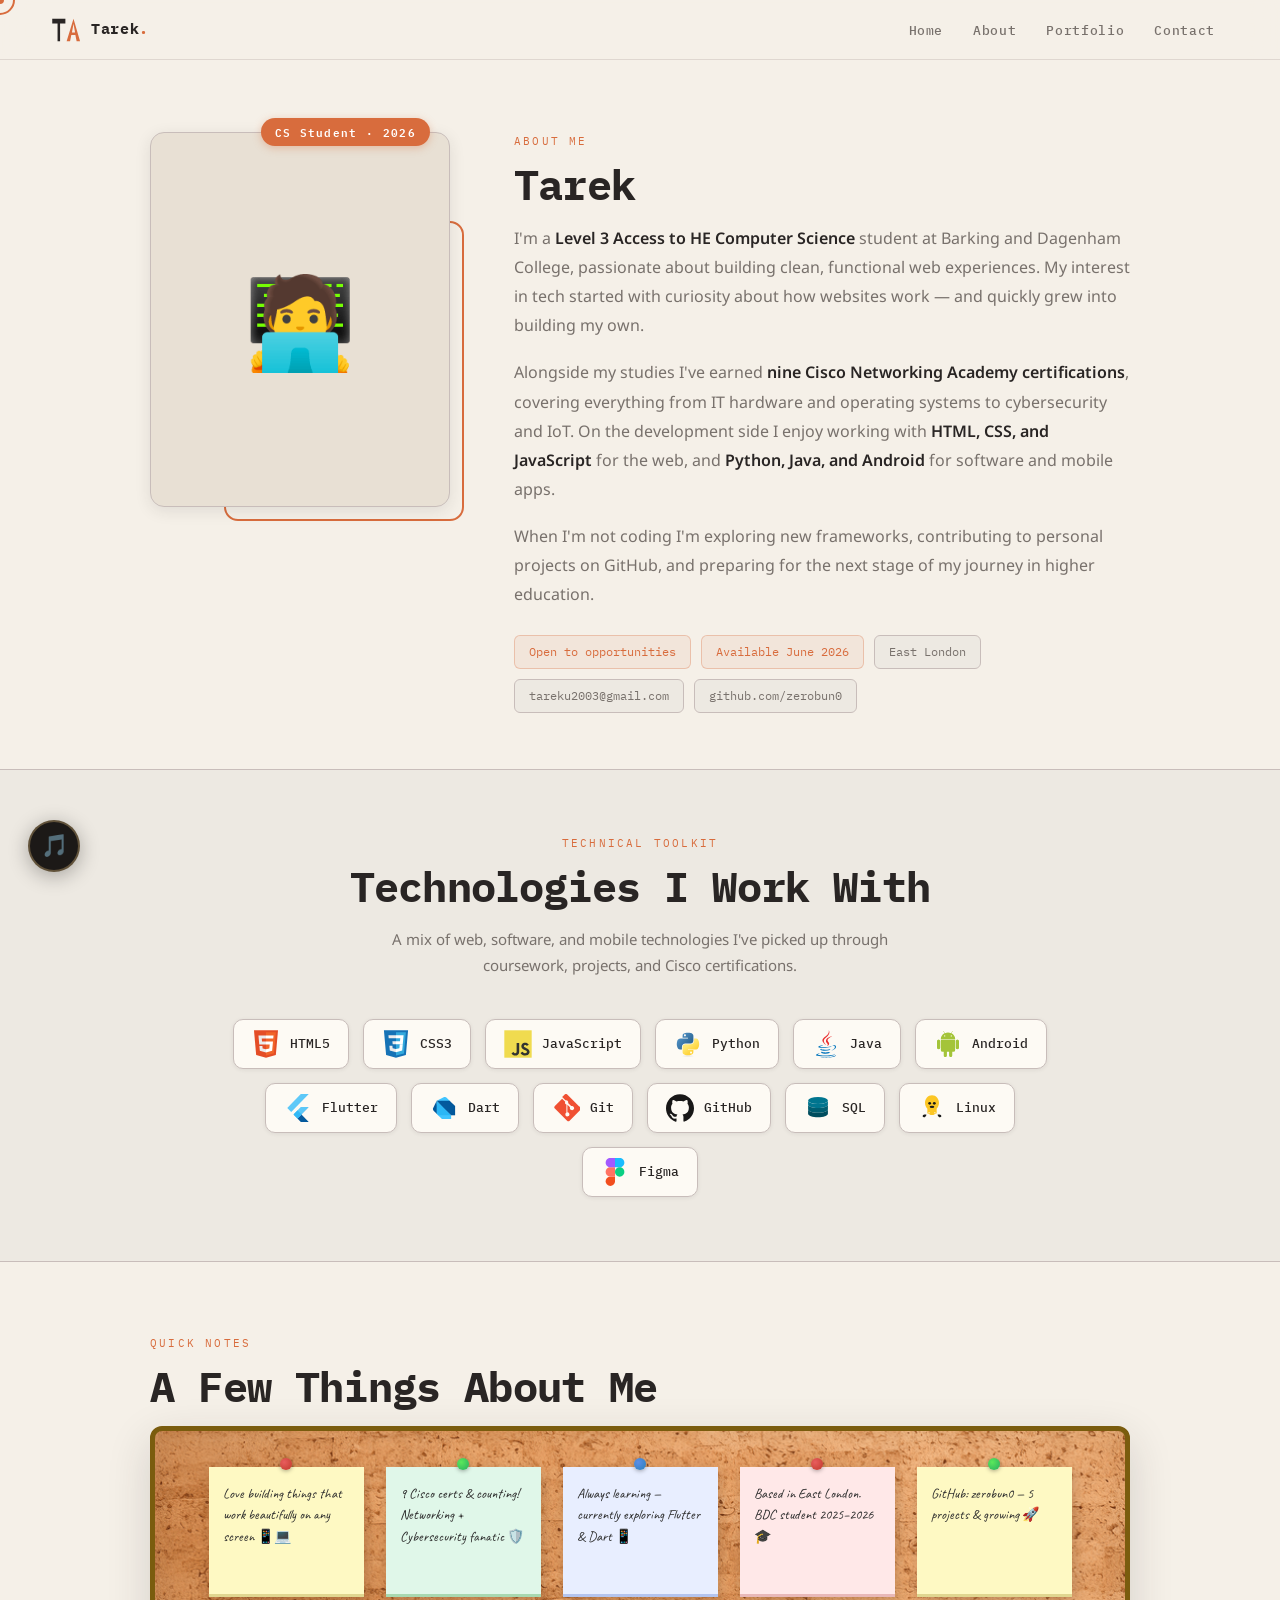
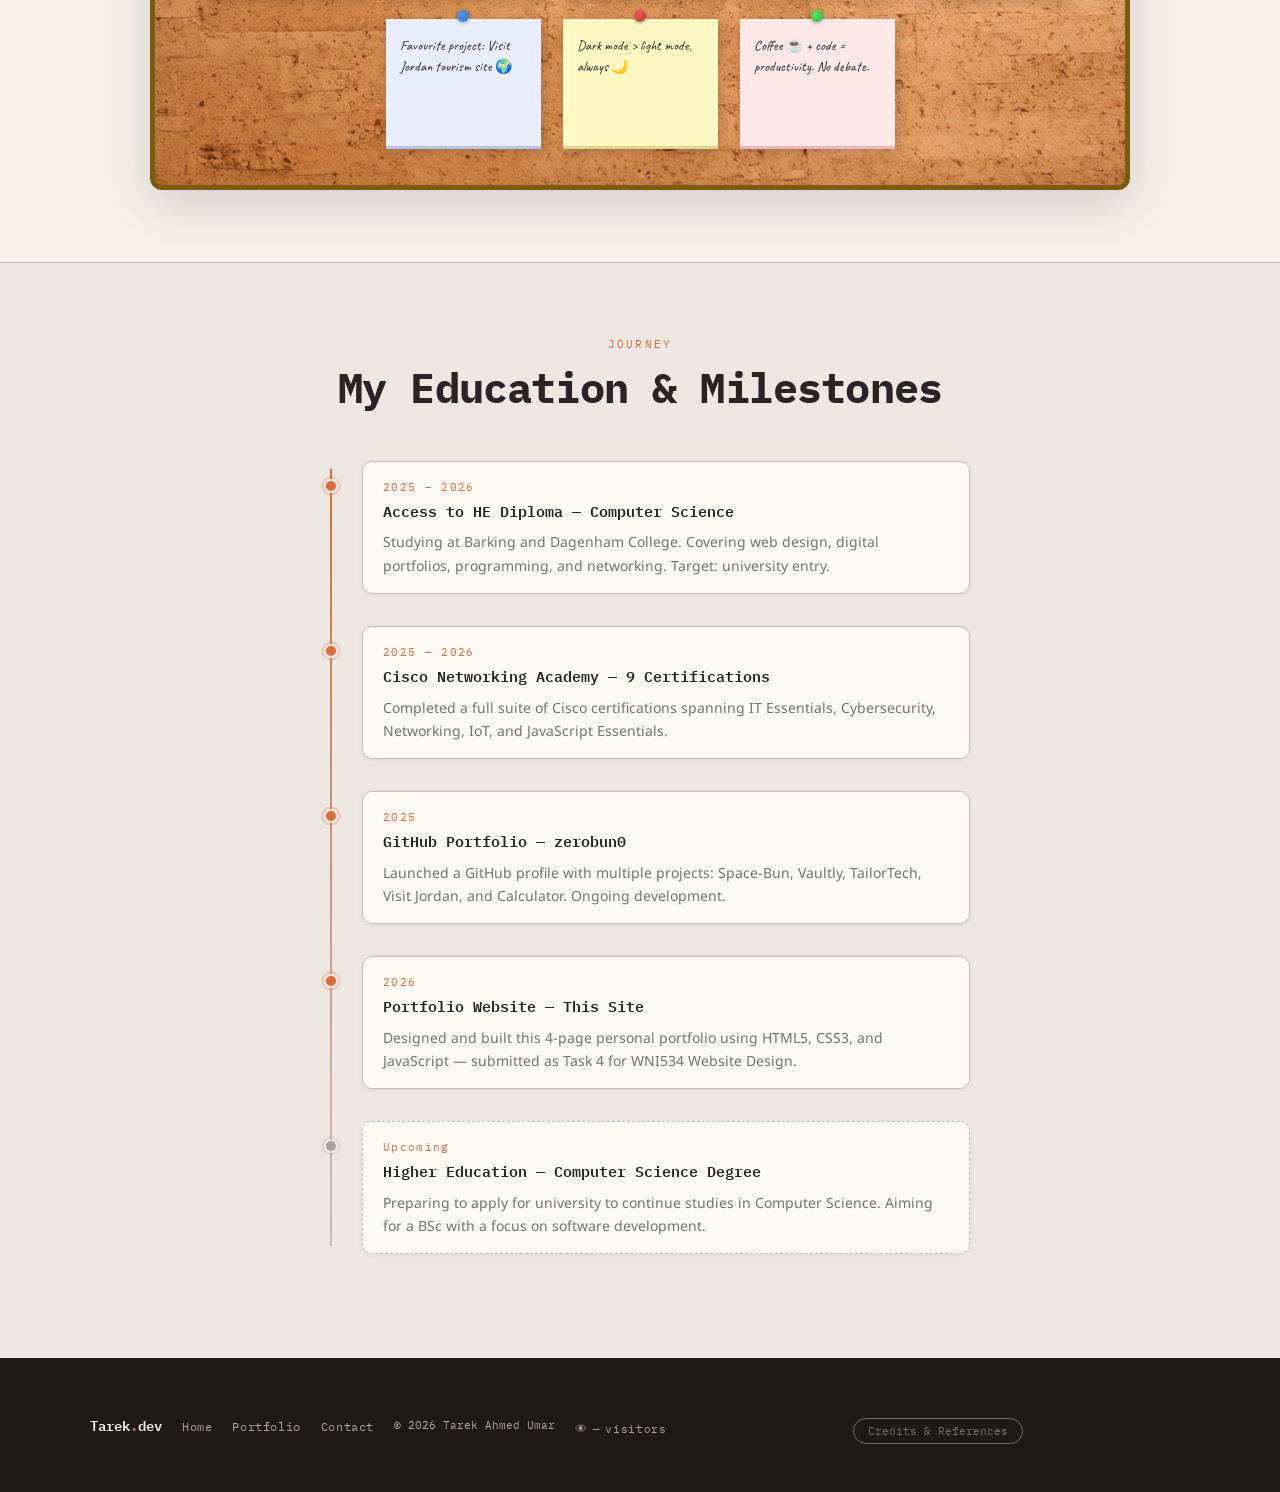
==== commit e8b4d580: "Add GoatCounter analytics to all pages, switch on-page counter to GoatCounter API" ====
--- a/about.html
+++ b/about.html
@@ -279,5 +279,7 @@
 <script src="https://unpkg.com/aos@2.3.4/dist/aos.js"></script>
 <script>AOS.init({ duration: 580, once: true, easing: 'ease-out-cubic' });</script>
 <script src="js/main.js"></script>
+<!-- GoatCounter analytics — privacy-friendly, no cookies -->
+<script data-goatcounter="https://zerobun.goatcounter.com/count" async src="//gc.zgo.at/count.js"></script>
 </body>
 </html>
